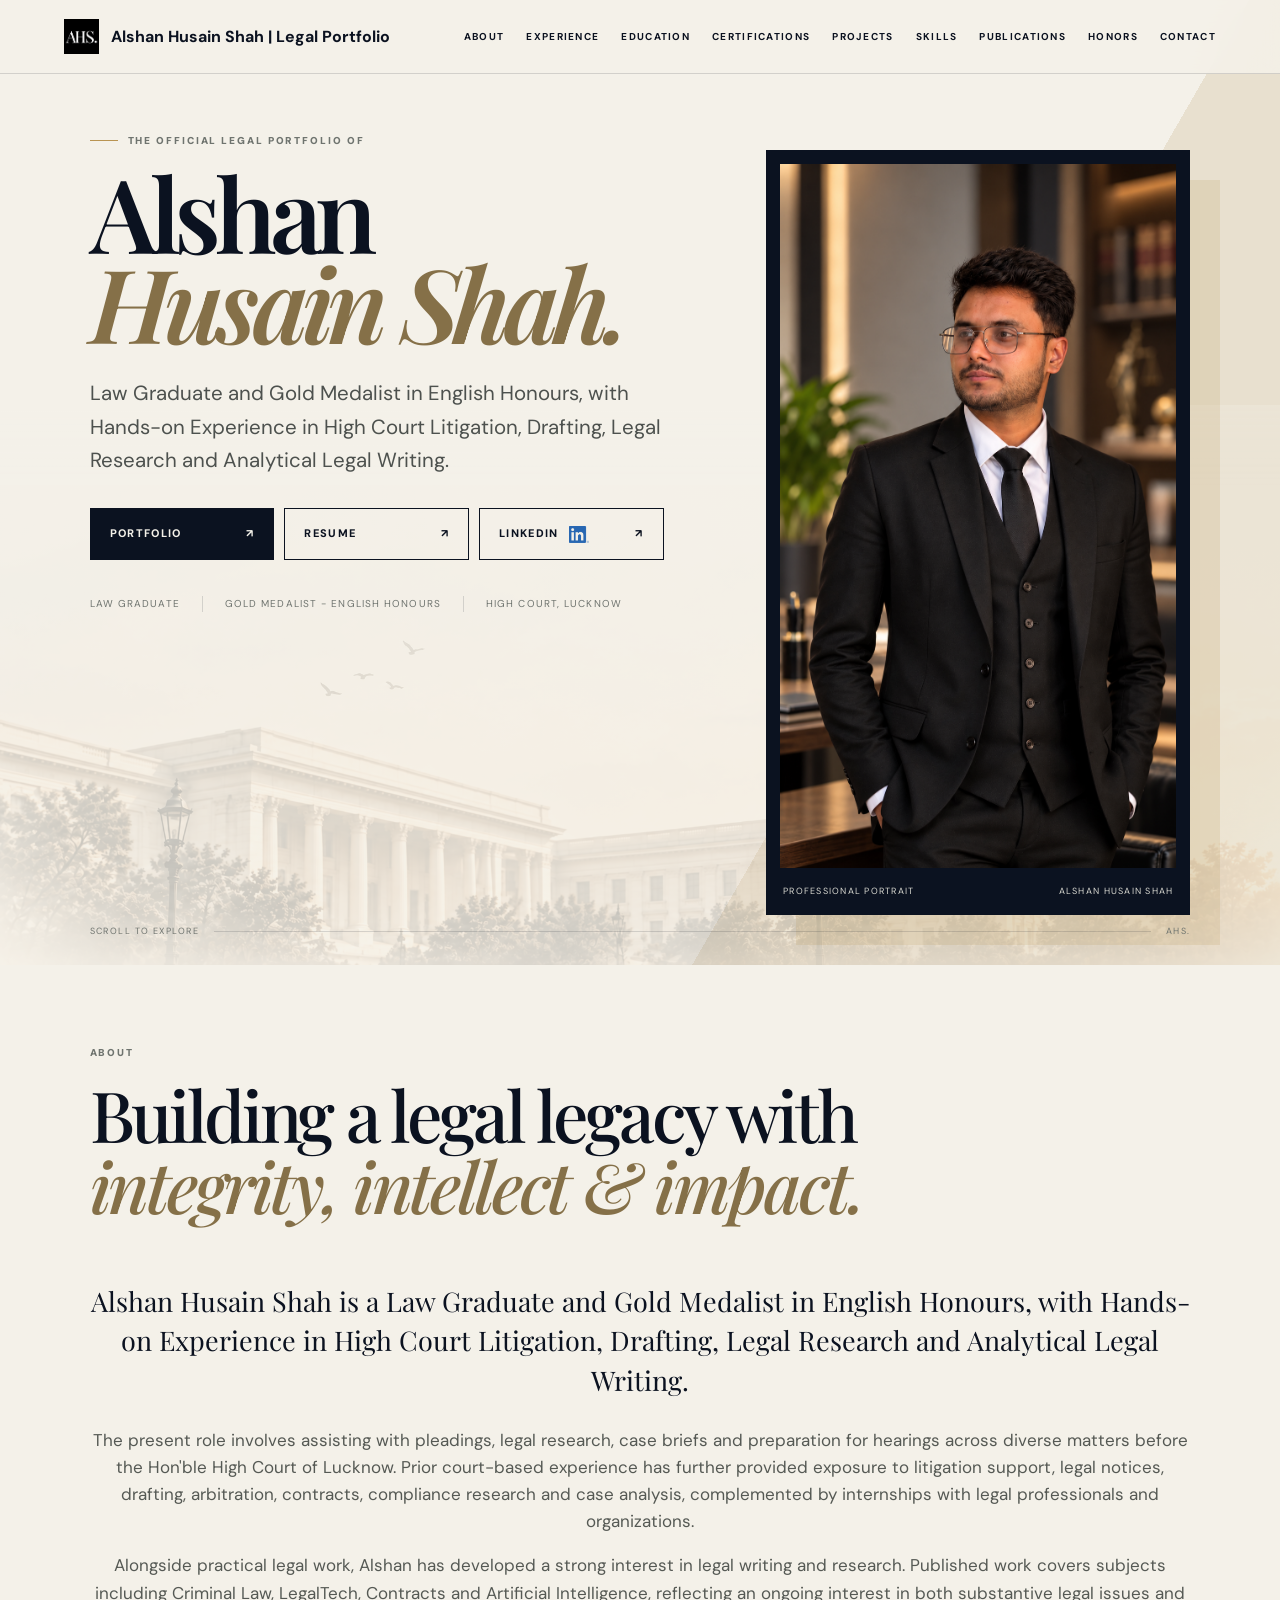
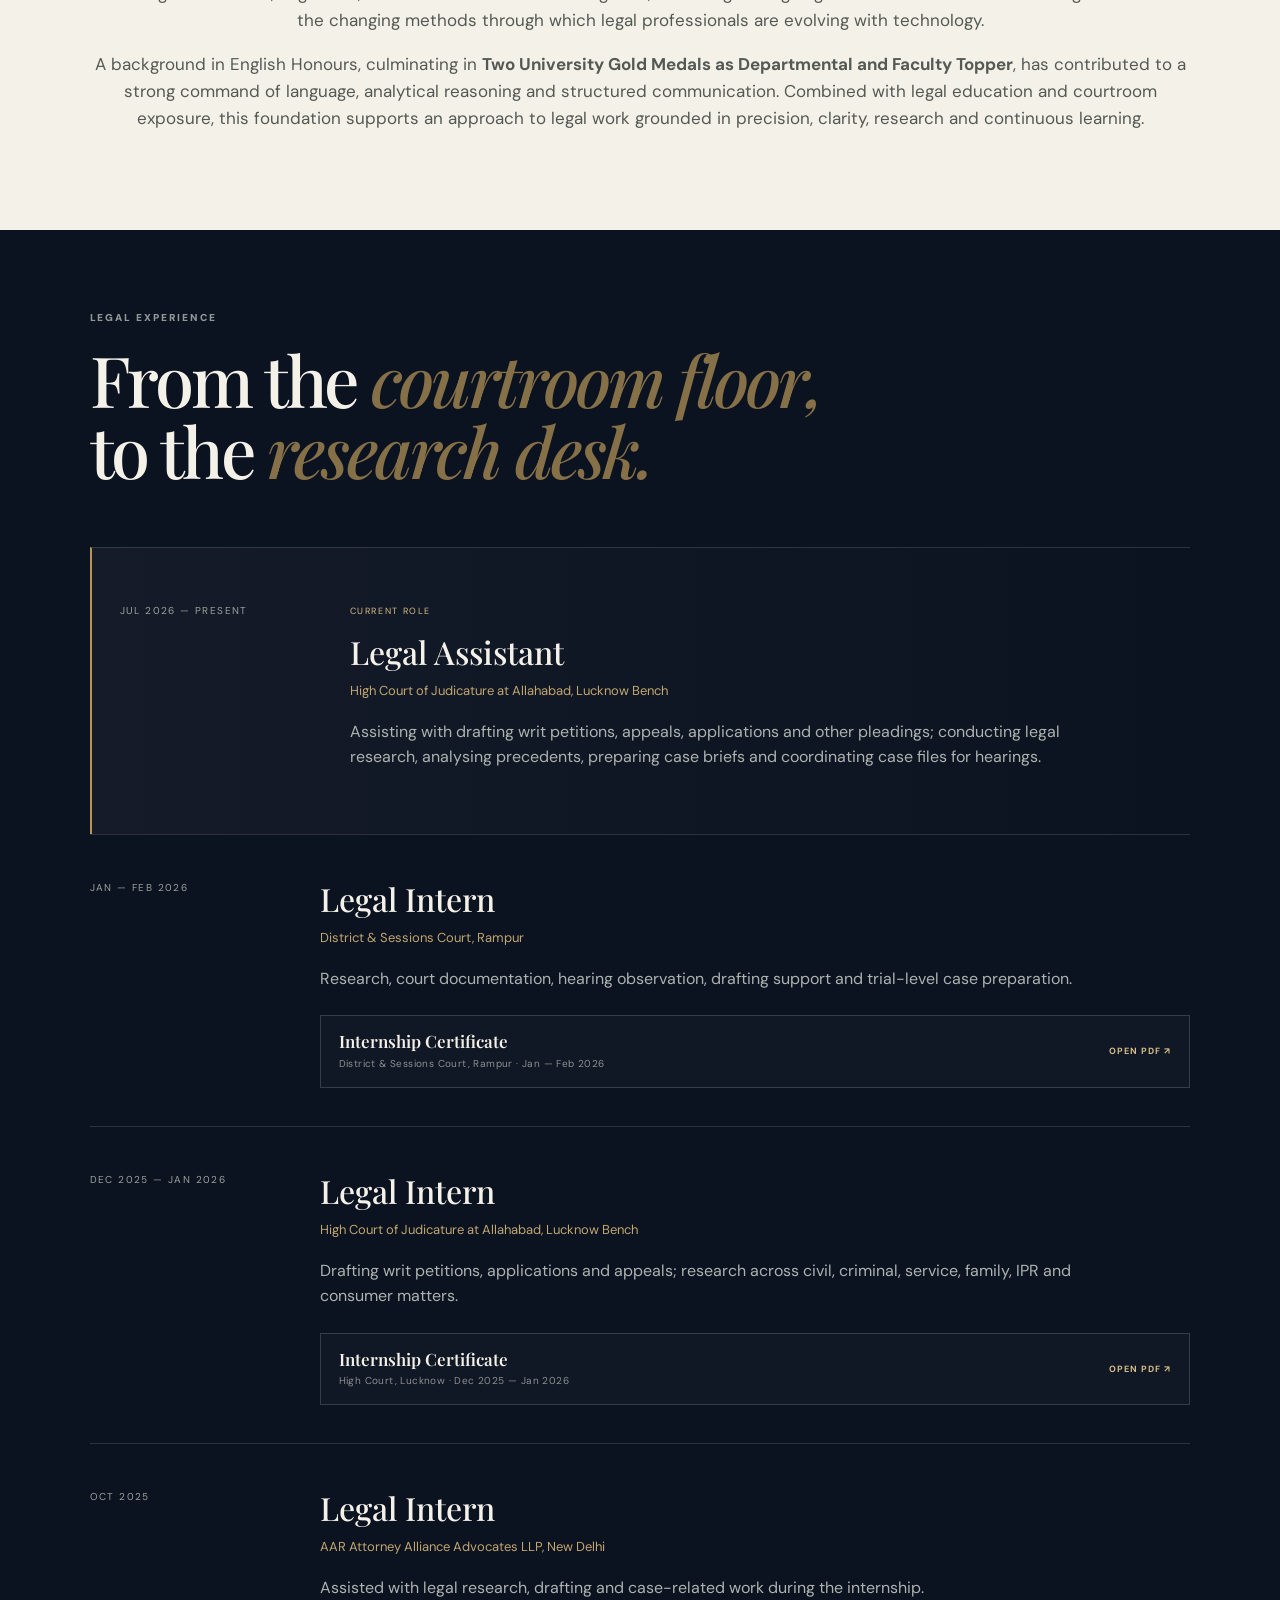
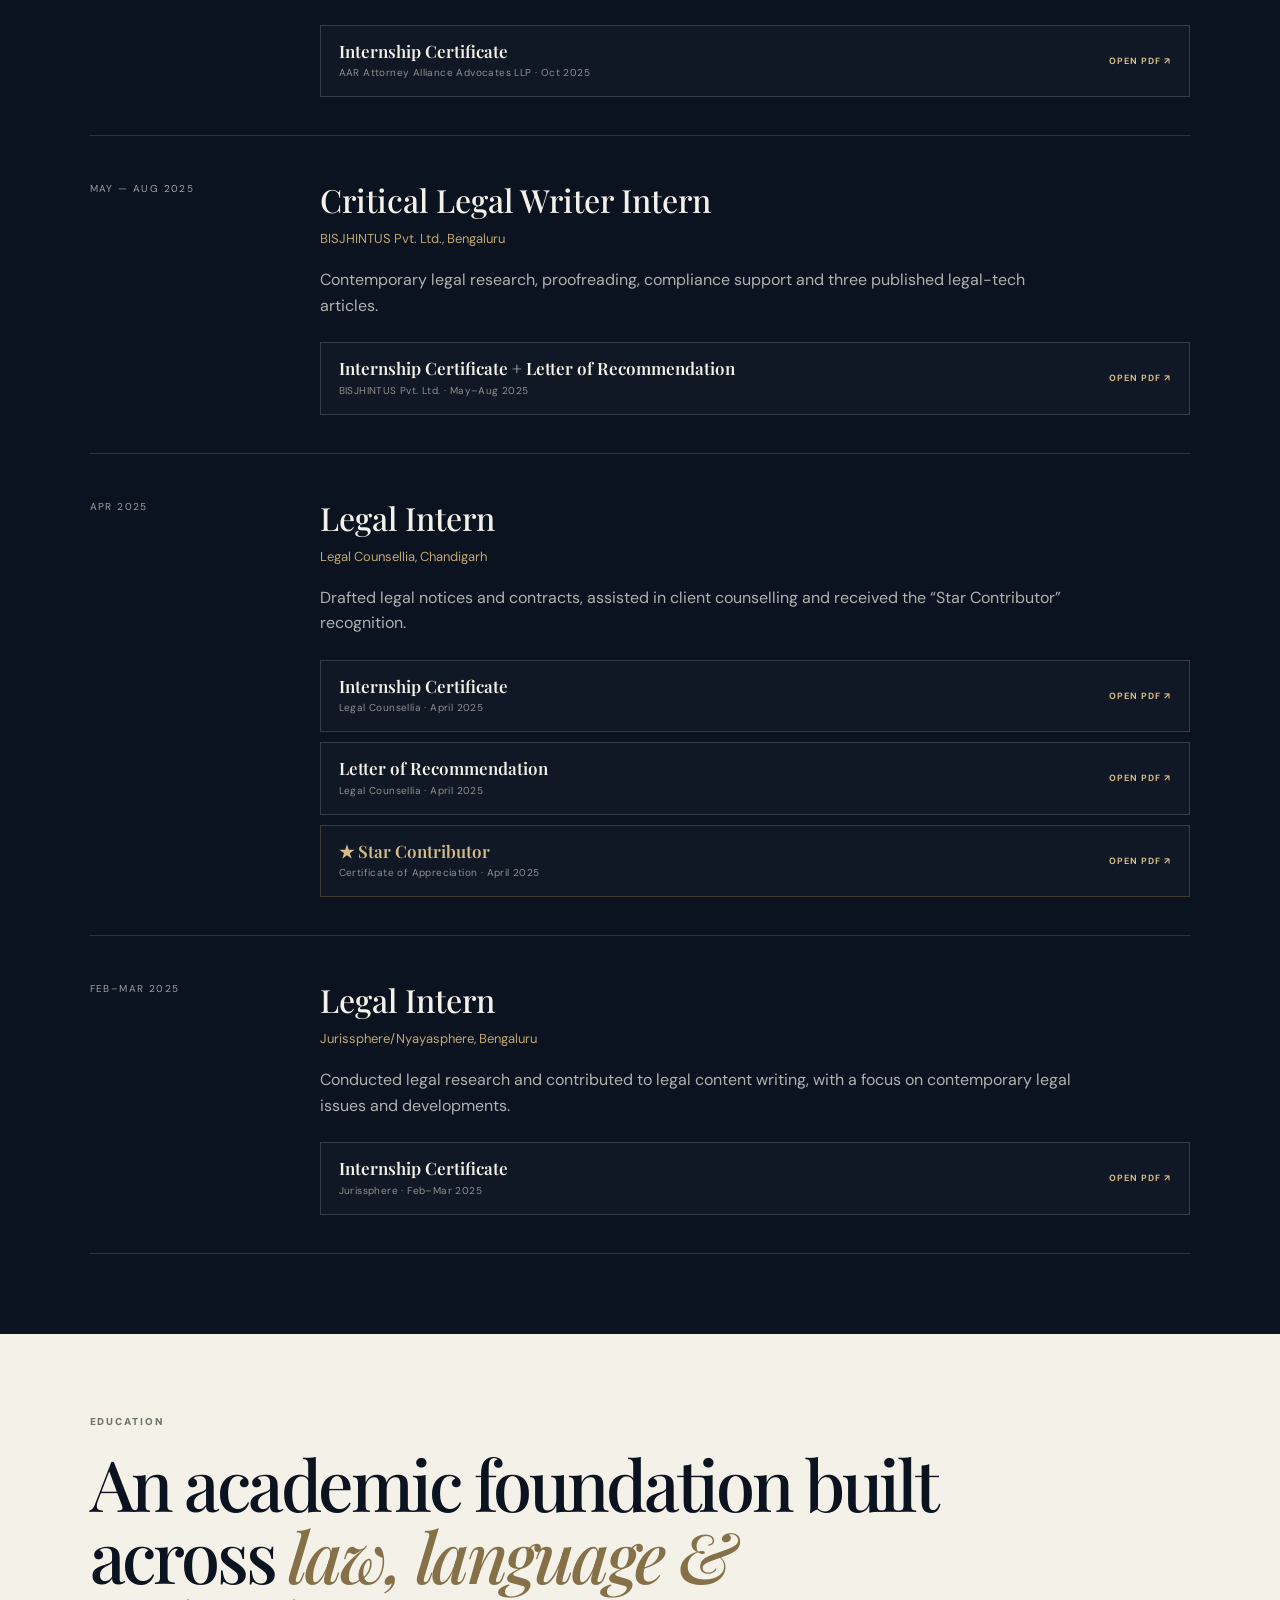
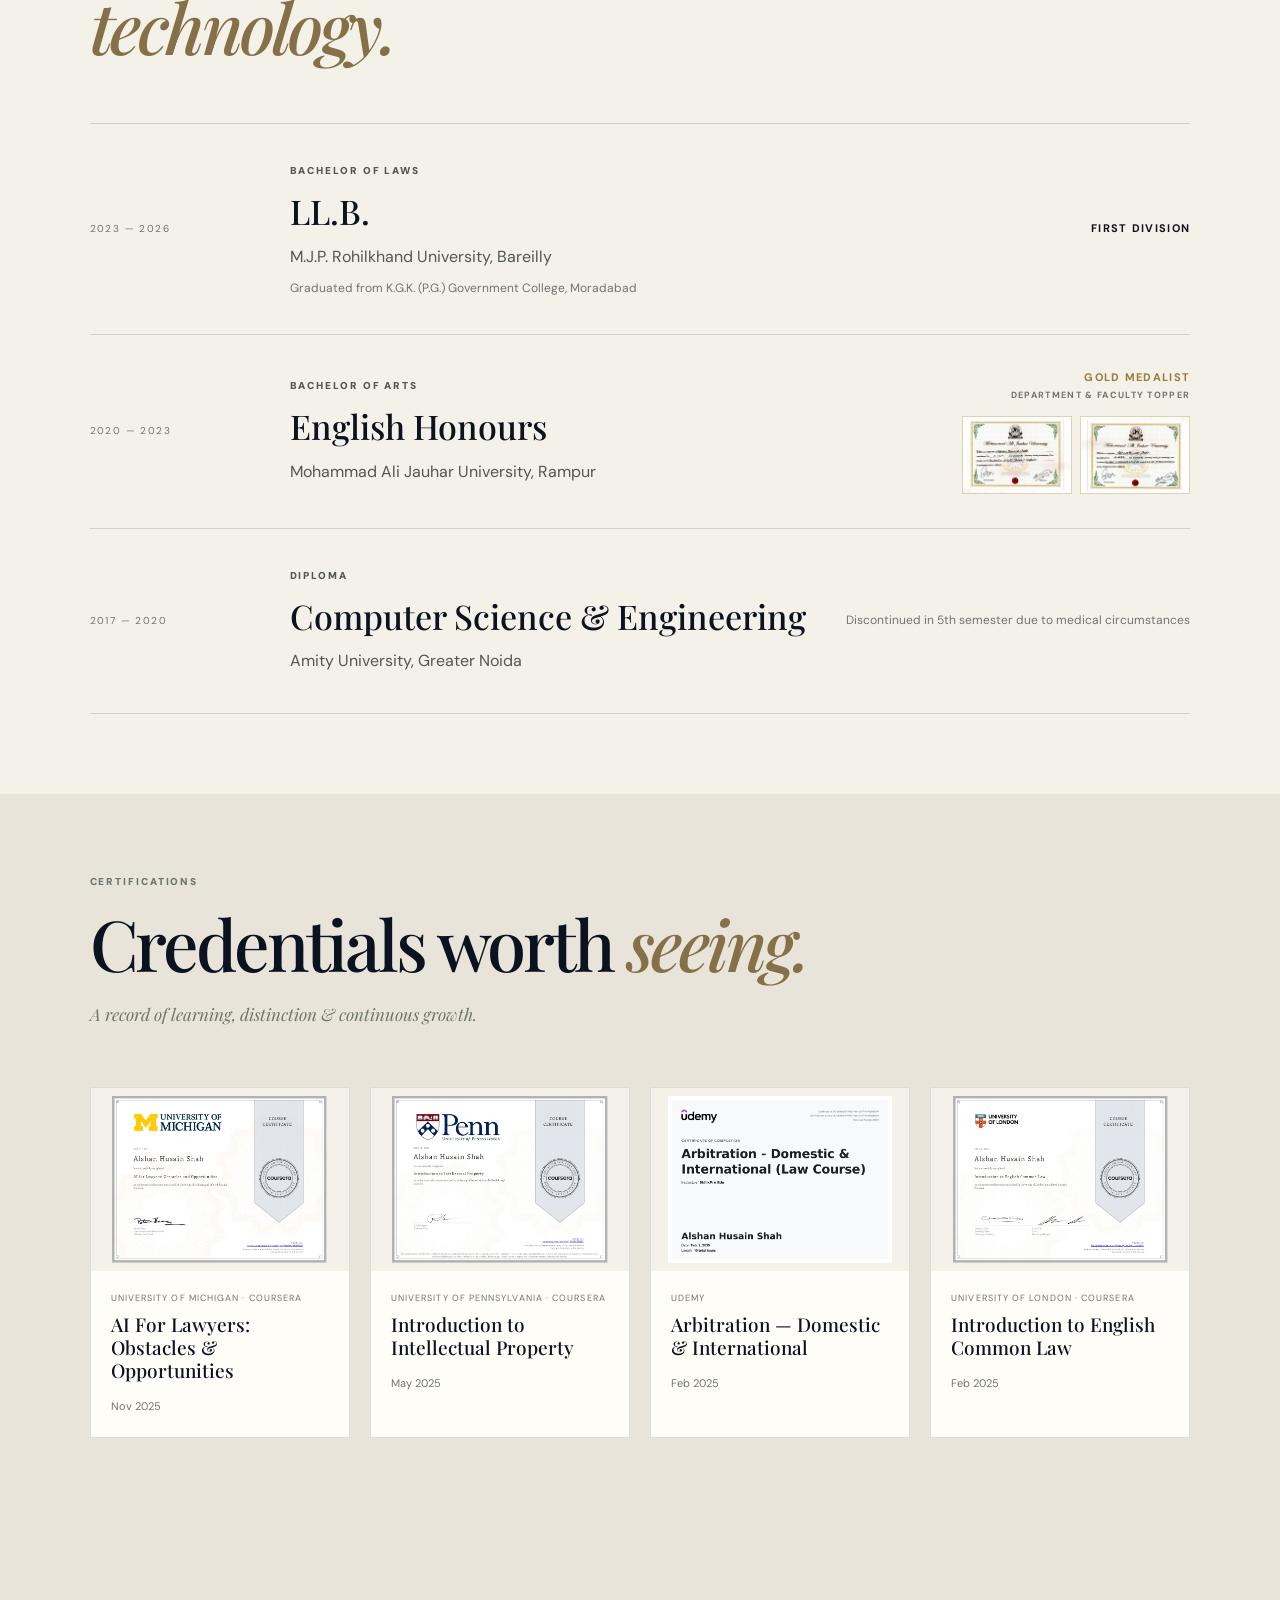
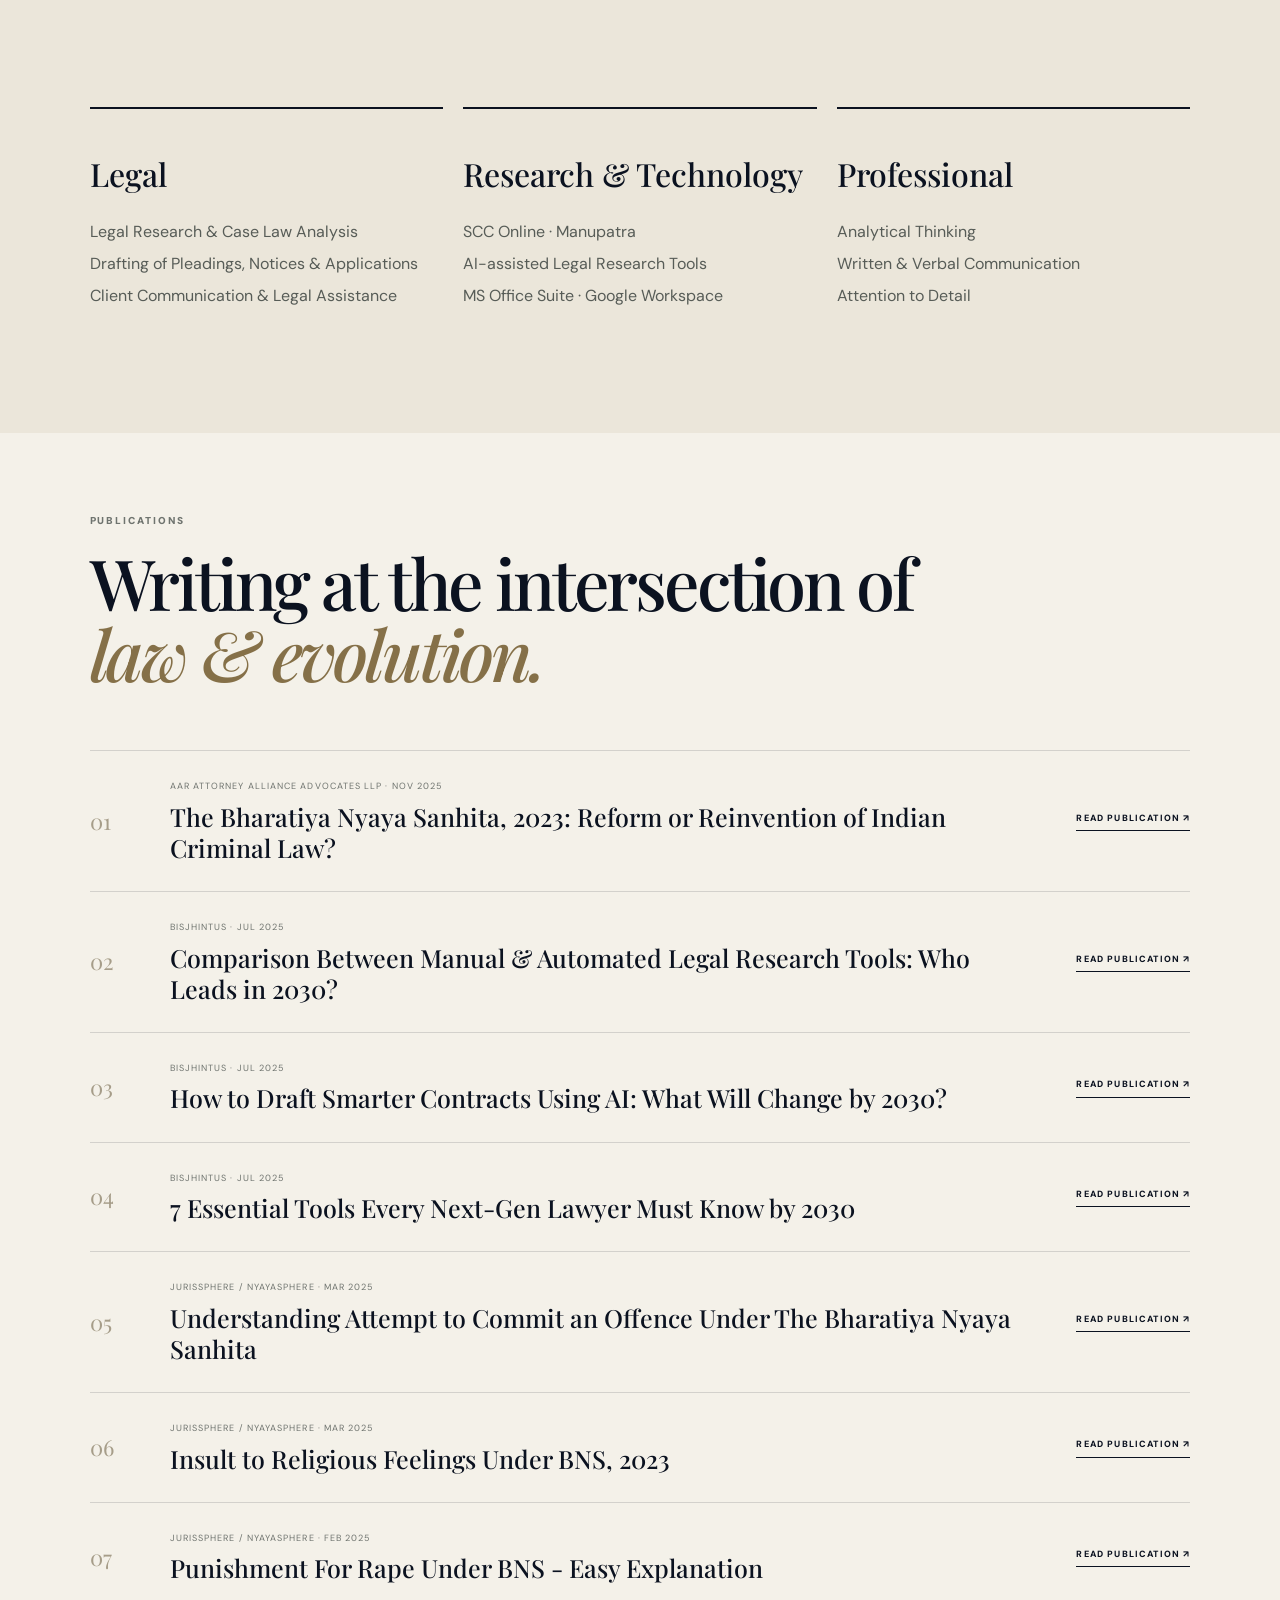
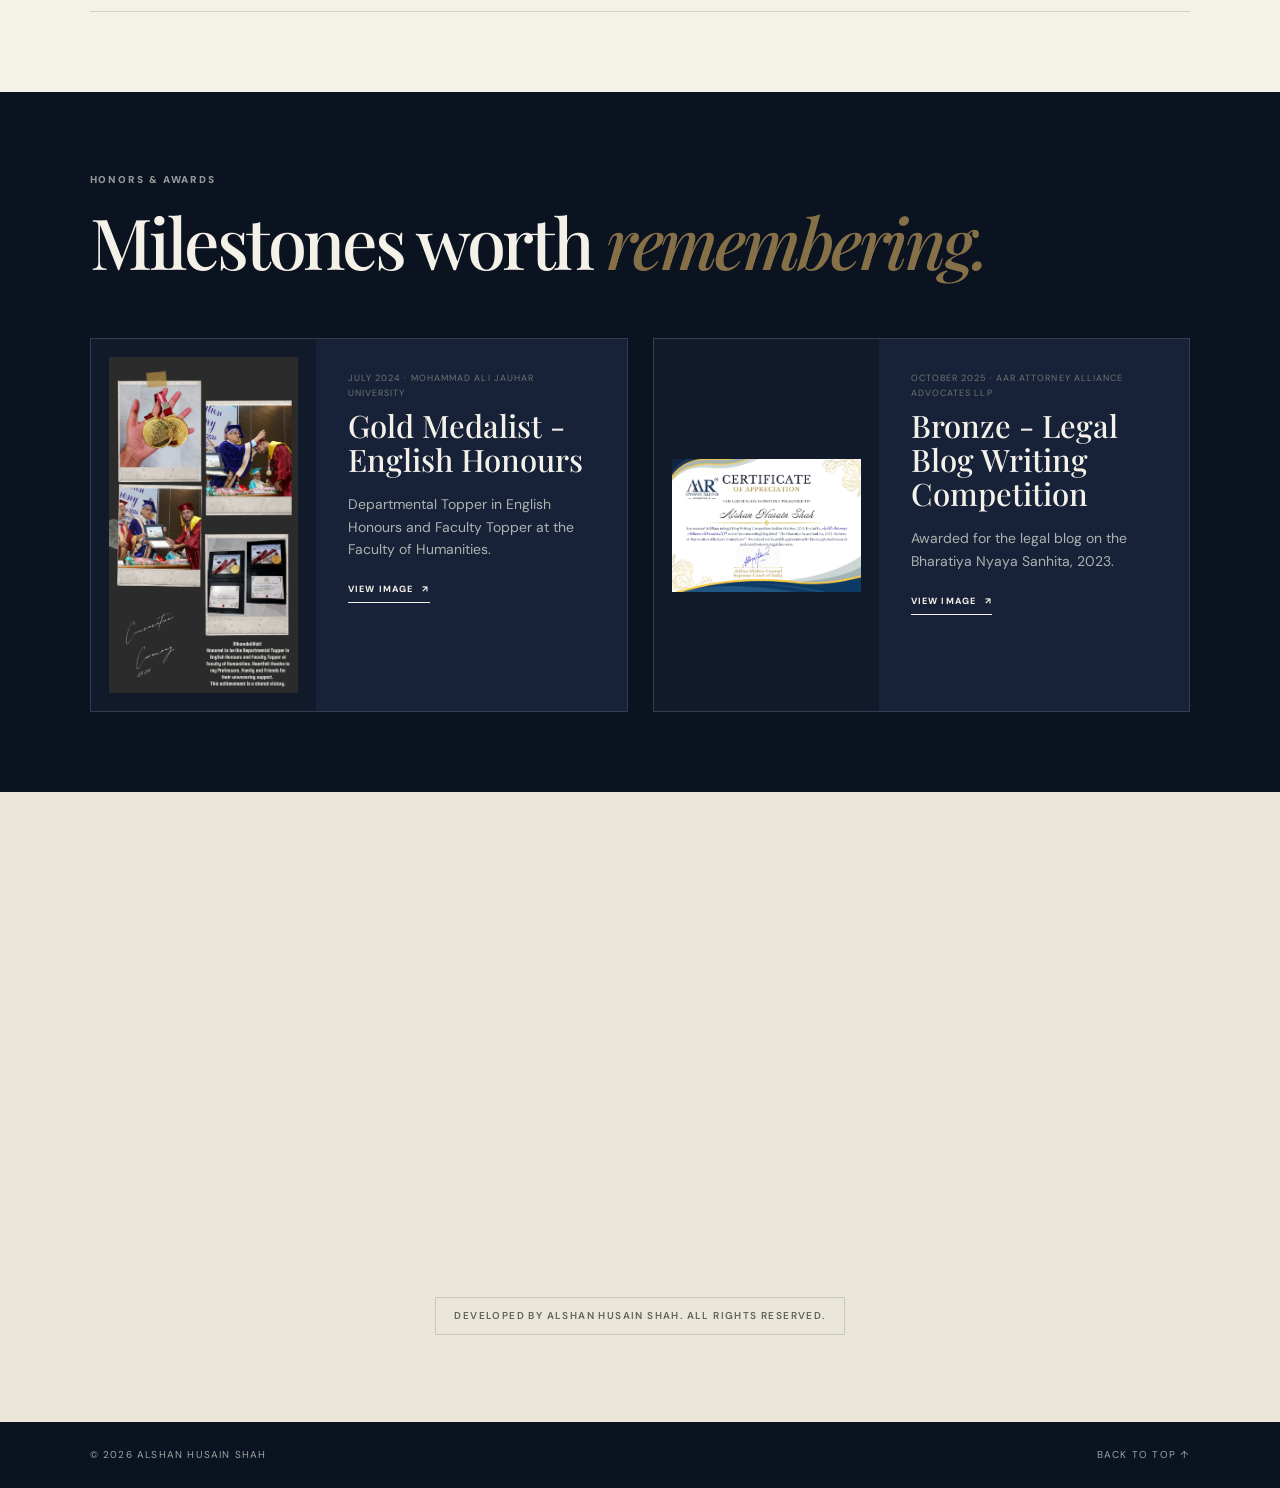
==== index.html @ 79d6df14 "Initial website upload" ====
<!doctype html><html lang="en"><head><meta charset="utf-8"><meta name="viewport" content="width=device-width,initial-scale=1"><link rel="icon" type="image/png" href="favicon.png"><meta name="description" content="Official legal portfolio of Alshan Husain Shah, showcasing legal experience, research, drafting, publications, projects, education and professional achievements."><meta name="author" content="Alshan Husain Shah"><meta property="og:type" content="profile">
<meta property="og:title" content="Alshan Husain Shah | Legal Portfolio">
<meta property="og:description" content="Official legal portfolio of Alshan Husain Shah, showcasing legal experience, research, drafting, publications, projects, education and professional achievements.">
<meta property="og:site_name" content="Alshan Husain Shah | Legal Portfolio"><meta name="theme-color" content="#0b1220"><title>Alshan Husain Shah | Legal Portfolio</title><link rel="preconnect" href="https://fonts.googleapis.com"><link rel="preconnect" href="https://fonts.gstatic.com" crossorigin><link href="https://fonts.googleapis.com/css2?family=DM+Sans:wght@400;500;600;700&family=Playfair+Display:wght@500;600;700&display=swap" rel="stylesheet"><link rel="stylesheet" href="style.css"></head><body><div class="progress" id="progress"></div>
<header class="site-header"><a class="brand" href="#hero"><span class="brand-mark"><img src="favicon.png" alt="AHS."></span><span>Alshan Husain Shah | Legal Portfolio</span></a><button class="nav-toggle" id="navToggle" aria-expanded="false" aria-controls="siteNav" aria-label="Open navigation"><span></span><span></span></button><nav class="site-nav" id="siteNav"><a href="#about">About</a><a href="#experience">Experience</a><a href="#education">Education</a><a href="#certifications">Certifications</a><a href="#projects">Projects</a><a href="#skills">Skills</a><a href="#publications">Publications</a><a href="#honors">Honors</a><a href="#contact">Contact</a></nav></header>
<main>
<section class="hero" id="hero"><div class="hero-grid"><div class="hero-copy reveal"><p class="eyebrow"><span></span>The Official Legal Portfolio of</p><h1>Alshan<br><em>Husain Shah.</em></h1><p class="hero-lede">Law Graduate and Gold Medalist in English Honours, with Hands-on Experience in High Court Litigation, Drafting, Legal Research and Analytical Legal Writing.</p><div class="hero-actions"><a class="button button-dark" href="#about">Portfolio <span>↗</span></a><a class="button button-light" href="assets/Alshan_Husain_Shah_Resume.pdf" target="_blank" rel="noopener">Resume <span>↗</span></a><a class="button button-light linkedin-button"
   href="https://www.linkedin.com/in/alshanhs10"
   target="_blank"
   rel="noopener noreferrer"
   aria-label="View LinkedIn profile">

    <span class="linkedin-content">
        
        <span>LINKEDIN</span>
        <img src="assets/LI-In-Bug.png" class="linkedin-mark" alt="">
        
    </span>

    <span>↗</span>
</a></div><div class="hero-meta"><span>Law Graduate</span><span>Gold Medalist - English Honours</span><span>HIGH COURT, LUCKNOW</span></div></div><div class="hero-side reveal delay-1"><div class="portrait-card"
     data-modal-image="assets/potrait1.png"
     data-modal-title="Professional Portrait - Alshan Husain Shah"
     role="button"
     tabindex="0"
     aria-label="View professional portrait"><div class="portrait-placeholder"><img src="assets/potrait1.png" alt="Alshan Husain Shah — Professional Portrait">
</div><div class="portrait-caption"><span>Professional Portrait</span><span>Alshan Husain Shah</span></div></div></div></div><div class="hero-bottom"><span>Scroll to explore</span><span class="scroll-line"></span><span>AHS.</span></div></section>
<section class="section about" id="about"><div class="section-head reveal"><p class="eyebrow">About</p><h2>Building a legal legacy with <em>integrity, intellect & impact.</em></h2></div><div class="about-grid"><div class="about-copy reveal"><p style="text-align: center;" class="lead">
   Alshan Husain Shah is a Law Graduate and Gold Medalist in English Honours, with Hands-on Experience in High Court Litigation, Drafting, Legal Research and Analytical Legal Writing.
</p>

<p style="text-align: center;">
    The present role involves assisting with pleadings, legal research, case briefs and preparation for hearings across diverse matters before the Hon'ble High Court of Lucknow. Prior court-based experience has further provided exposure to litigation support, legal notices, drafting, arbitration, contracts, compliance research and case analysis, complemented by internships with legal professionals and organizations.
</p>

<p style="text-align: center;">
    Alongside practical legal work, Alshan has developed a strong interest in legal writing and research. Published work covers subjects including Criminal Law, LegalTech, Contracts and Artificial Intelligence, reflecting an ongoing interest in both substantive legal issues and the changing methods through which legal professionals are evolving with technology.
</p>

<p style="text-align: center;">
    A background in English Honours, culminating in <strong>Two University Gold Medals as Departmental and Faculty Topper</strong>, has contributed to a strong command of language, analytical reasoning and structured communication. Combined with legal education and courtroom exposure, this foundation supports an approach to legal work grounded in precision, clarity, research and continuous learning.
</p></div></section>
<section class="section dark-section" id="experience"><div class="section-head reveal"><p class="eyebrow">Legal Experience</p><h2>
    From the <em>courtroom floor,</em><br>
    to the <em>research desk.</em>
</h2></div><div class="timeline">
<article class="timeline-item featured reveal"><div class="timeline-date">Jul 2026 — Present</div><div class="timeline-body"><p class="role-label">Current Role</p><h3>Legal Assistant</h3><p class="org">High Court of Judicature at Allahabad, Lucknow Bench</p><p>
    Assisting with drafting writ petitions, appeals, applications and other pleadings; conducting legal research, analysing precedents, preparing case briefs and coordinating case files for hearings.
</p></div></article>
<article class="timeline-item reveal">
    <div class="timeline-date">Jan — Feb 2026</div>

    <div class="timeline-body">
        <h3>Legal Intern</h3>

        <p class="org">District &amp; Sessions Court, Rampur</p>

        <p>
            Research, court documentation, hearing observation, drafting support and trial-level case preparation.
        </p>

        <div class="experience-documents">

            <a class="experience-document"
               href="assets/experience/asif-khan-dsc-internship-certificate.pdf"
               target="_blank"
               rel="noopener">

                <div>
                    <strong>Internship Certificate</strong>
                    <small>District &amp; Sessions Court, Rampur · Jan — Feb 2026</small>
                </div>

                <span class="experience-document-link">OPEN PDF ↗</span>

            </a>

        </div>
    </div>
</article>
<article class="timeline-item reveal">
    <div class="timeline-date">Dec 2025 — Jan 2026</div>

    <div class="timeline-body">
        <h3>Legal Intern</h3>

        <p class="org">
            High Court of Judicature at Allahabad, Lucknow Bench
        </p>

        <p>
            Drafting writ petitions, applications and appeals; research across civil,
            criminal, service, family, IPR and consumer matters.
        </p>

        <div class="experience-documents">

            <a class="experience-document"
               href="assets/experience/faiz-ali-khan-hc-internship-certificate.pdf"
               target="_blank"
               rel="noopener">

                <div>
                    <strong>Internship Certificate</strong>
                    <small>High Court, Lucknow · Dec 2025 — Jan 2026</small>
                </div>

                <span class="experience-document-link">OPEN PDF ↗</span>

            </a>

        </div>
    </div>
</article>
<article class="timeline-item reveal">
    <div class="timeline-date">Oct 2025</div>

    <div class="timeline-body">
        <h3>Legal Intern</h3>

        <p class="org">AAR Attorney Alliance Advocates LLP, New Delhi</p>

        <p>
            Assisted with legal research, drafting and case-related work
            during the internship.
        </p>

        <div class="experience-documents">

            <a
                class="experience-document"
                href="assets/experience/aar-internship-certificate.pdf"
                target="_blank"
                rel="noopener"
            >
                <div>
                    <strong>Internship Certificate</strong>
                    <small>AAR Attorney Alliance Advocates LLP · Oct 2025</small>
                </div>
                <span>OPEN PDF ↗</span>
            </a>

        </div>
    </div>
</article>
<article class="timeline-item reveal">
    <div class="timeline-date">May — Aug 2025</div>

    <div class="timeline-body">
        <h3>Critical Legal Writer Intern</h3>

        <p class="org">BISJHINTUS Pvt. Ltd., Bengaluru</p>

        <p>
            Contemporary legal research, proofreading, compliance support and
            three published legal-tech articles.
        </p>

        <div class="experience-documents">

            <a
                class="experience-document"
                href="assets/experience/bisjhintus-certificate-lor.pdf"
                target="_blank"
                rel="noopener"
            >
                <div>
                    <strong>Internship Certificate + Letter of Recommendation</strong>
                    <small>BISJHINTUS Pvt. Ltd. · May–Aug 2025</small>
                </div>
                <span>OPEN PDF ↗</span>
            </a>

        </div>
    </div>
</article>
<article class="timeline-item reveal">
    <div class="timeline-date">Apr 2025</div>

    <div class="timeline-body">
        <h3>Legal Intern</h3>

        <p class="org">Legal Counsellia, Chandigarh</p>

        <p>
            Drafted legal notices and contracts, assisted in client counselling
            and received the “Star Contributor” recognition.
        </p>

        <div class="experience-documents">

            <a
                class="experience-document"
                href="assets/experience/legal-counsellia-internship-certificate.pdf"
                target="_blank"
                rel="noopener"
            >
                <div>
                    <strong>Internship Certificate</strong>
                    <small>Legal Counsellia · April 2025</small>
                </div>
                <span>OPEN PDF ↗</span>
            </a>

            <a
                class="experience-document"
                href="assets/experience/legal-counsellia-lor.pdf"
                target="_blank"
                rel="noopener"
            >
                <div>
                    <strong>Letter of Recommendation</strong>
                    <small>Legal Counsellia · April 2025</small>
                </div>
                <span>OPEN PDF ↗</span>
            </a>

            <a
                class="experience-document experience-recognition"
                href="assets/experience/legal-counsellia-star-contributor.pdf"
                target="_blank"
                rel="noopener"
            >
                <div>
                    <strong>★ Star Contributor</strong>
                    <small>Certificate of Appreciation · April 2025</small>
                </div>
                <span>OPEN PDF ↗</span>
            </a>

        </div>
    </div>
</article>
<article class="timeline-item reveal">
    <div class="timeline-date">Feb–Mar 2025</div>

    <div class="timeline-body">
        <h3>Legal Intern</h3>

        <p class="org">Jurissphere/Nyayasphere, Bengaluru</p>

        <p>
            Conducted legal research and contributed to legal content writing,
            with a focus on contemporary legal issues and developments.
        </p>

        <div class="experience-documents">

            <a
                class="experience-document"
                href="assets/experience/jurissphere-internship-certificate.pdf"
                target="_blank"
                rel="noopener"
            >
                <div>
                    <strong>Internship Certificate</strong>
                    <small>Jurissphere · Feb–Mar 2025</small>
                </div>
                <span>OPEN PDF ↗</span>
            </a>

        </div>
    </div>
</article></div></section>
<section class="section education" id="education"><div class="section-head reveal"><p class="eyebrow">Education</p><h2>An academic foundation built across <em>law, language & technology.</em></h2></div><div class="education-list"><article class="education-card featured reveal"><div class="edu-year">2023 — 2026</div><div><p class="eyebrow">Bachelor of Laws</p><h3>LL.B.</h3><p>M.J.P. Rohilkhand University, Bareilly</p><span>Graduated from K.G.K. (P.G.) Government College, Moradabad</span></div><strong>First Division</strong></article><article class="education-card reveal">
    <div class="edu-year">2020 — 2023</div>

    <div>
        <p class="eyebrow">Bachelor of Arts</p>
        <h3>English Honours</h3>
        <p>Mohammad Ali Jauhar University, Rampur</p>
    </div>

    <div class="edu-achievement">

        <strong class="gold">
            Gold Medalist<br>
            <small>Department & Faculty Topper</small>
        </strong>

        <div class="education-proofs">

            <button
                class="education-proof"
                type="button"
                data-modal-image="assets/education/gold-medal-english-honours.jpg"
                data-modal-title="University Medal — First Position in B.A. (Hons.) English"
                aria-label="View English Honours Gold Medal certificate"
            >
                <img
                    src="assets/education/gold-medal-english-honours.jpg"
                    alt="University Medal certificate for first position in B.A. (Hons.) English"
                >
            </button>

            <button
                class="education-proof"
                type="button"
                data-modal-image="assets/education/gold-medal-faculty-humanities.jpg"
                data-modal-title="University Medal — Faculty of Humanities Topper"
                aria-label="View Faculty of Humanities Gold Medal certificate"
            >
                <img
                    src="assets/education/gold-medal-faculty-humanities.jpg"
                    alt="University Medal certificate for first position at the Faculty of Humanities"
                >
            </button>

        </div>

    </div>
</article><article class="education-card reveal"><div class="edu-year">2017 — 2020</div><div><p class="eyebrow">Diploma</p><h3>Computer Science & Engineering</h3><p>Amity University, Greater Noida</p></div><span>Discontinued in 5th semester due to medical circumstances</span></article></div></section>
<section class="section credentials" id="certifications"><div class="section-head reveal"><p class="eyebrow">Certifications</p><h2>Credentials worth <em>seeing.</em></h2><p class="section-note certification-note">A record of learning, distinction & continuous growth.</p></div><div class="certificate-grid">
<div class="certificate-card reveal" data-modal-image="assets/certificates/ai-for-lawyers.jpg" data-modal-title="AI For Lawyers: Obstacles & Opportunities"><div class="certificate-media">
    <img src="assets/certificates/ai-for-lawyers.jpg" alt="AI For Lawyers: Obstacles & Opportunities certificate">
</div><div class="certificate-info"><p>University of Michigan · Coursera</p><h3>AI For Lawyers: Obstacles & Opportunities</h3><span>Nov 2025</span></div></div>
<div class="certificate-card reveal" data-modal-image="assets/certificates/introduction-to-ip.jpg" data-modal-title="Introduction to Intellectual Property"><div class="certificate-media">
    <img src="assets/certificates/introduction-to-ip.jpg" alt="Introduction To Intellectual Property certificate">
</div><div class="certificate-info"><p>University of Pennsylvania · Coursera</p><h3>Introduction to Intellectual Property</h3><span>May 2025</span></div></div>
<div class="certificate-card reveal" data-modal-image="assets/certificates/arbitration.jpg" data-modal-title="Arbitration — Domestic & International"><div class="certificate-media">
    <img src="assets/certificates/arbitration.jpg" alt="Arbitration — Domestic & International certificate">
</div><div class="certificate-info"><p>Udemy</p><h3>Arbitration — Domestic & International</h3><span>Feb 2025</span></div></div>
<div class="certificate-card reveal" data-modal-image="assets/certificates/common-law.jpg" data-modal-title="Introduction to English Common Law"><div class="certificate-media">
    <img src="assets/certificates/common-law.jpg" alt="Introduction to English Common Law certificate">
</div><div class="certificate-info"><p>University of London · Coursera</p><h3>Introduction to English Common Law</h3><span>Feb 2025</span></div></div>
<div class="certificate-card reveal" data-modal-image="assets/certificates/legal-drafting.jpg" data-modal-title="Legal Draftings | Pleadings, Affidavits, Applications, etc."><div class="certificate-media">
    <img src="assets/certificates/legal-drafting.jpg"
         alt="Legal Draftings | Pleadings, Affidavits, Applications, etc. certificate">
</div><div class="certificate-info"><p>Udemy</p><h3>Legal Draftings | Pleadings, Affidavits, Applications, etc.</h3><span>Jan 2025</span></div></div>
<div class="certificate-card reveal" data-modal-image="assets/certificates/constitution.jpg" data-modal-title="On-Line Course on Indian Constitution"><div class="certificate-media">
    <img src="assets/certificates/constitution.jpg"
         alt="On-Line Course on Indian Constitution certificate">
</div><div class="certificate-info"><p>NALSAR University of Law, Hyderabad</p><h3>On-Line Course on Indian Constitution</h3><span>Jan 2025</span></div></div>
<div class="certificate-card reveal" data-modal-image="assets/certificates/legal-research.jpg" data-modal-title="Understanding Legal Research: A Step-by-Step Approach"><div class="certificate-media">
    <img src="assets/certificates/legal-research.jpg"
         alt="Understanding Legal Research: Step-by-Step Approach certificate">
</div><div class="certificate-info"><p>Manupatra</p><h3>Understanding Legal Research: A Step-by-Step Approach</h3><span>Jan 2025</span></div></div>
<div class="certificate-card reveal" data-modal-image="assets/certificates/mclr.jpg" data-modal-title="MCLR — Online Legal Research"><div class="certificate-media">
    <img src="assets/certificates/mclr.jpg"
         alt="MCLR — Online Legal Research certificate">
</div><div class="certificate-info"><p>Manupatra</p><h3>MCLR — Online Legal Research</h3><span>Dec 2024</span></div></div></div></section>
<section class="section projects dark-section" id="projects"><div class="section-head reveal"><p class="eyebrow">Projects</p><h2>Selected work, presented as <em>evidence.</em></h2></div><div class="project-grid">
<article class="project-card project-feature reveal">

    <div class="project-feature-header">
        <div>
            <p class="eyebrow">Moot Court</p>
            <h3>Criminal Trial <em>Simulation.</em></h3>
            <p class="project-meta">Feb — May 2026 · K.G.K. (P.G.) College, Moradabad · LL.B. VI Semester</p>
        </div>

        <span class="project-status">Completed</span>
    </div>

    <div class="project-feature-body">

        <div class="project-description">
            <p style="text-align: center;">
                Served as <strong>Team Leader & Lead Prosecution Counsel</strong>,
                supervising a 15-member team (Group-A) and executing
                courtroom examinations, submissions and final arguments. 
            </p>

            <p style="text-align: center;">
                A simulated criminal trial conducted as a practical
                courtroom exercise based on
                State of U.P. v. Commander Deepak Mishra,
                inspired by the landmark <strong> K.M. Nanavati Case, 1961. </strong> 
            </p>

            <div class="project-role">
                <span>MY ROLE</span>
                <strong>Team Leader · Lead Prosecution Counsel</strong>
            </div>
        </div>

        <div class="project-feature-image">

    <button
        class="project-gallery-item"
        type="button"
        data-modal-image="assets/projects/moot-court-certificate.jpg"
        data-modal-title="Moot Court — Certificate of Participation"
        aria-label="View Moot Court certificate">

        <img
            src="assets/projects/moot-court-certificate.jpg"
            alt="Moot Court Certificate of Participation"
        >

        <span>MOOT COURT CERTIFICATE</span>

    </button>

</div>

    </div>

    <div class="project-gallery">

        <div class="project-gallery-heading">
            <span>MOOT COURT GALLERY</span>
            <span> </span>
        </div>

        <div class="project-gallery-grid">

    <button
        class="project-gallery-item"
        type="button"
        data-modal-image="assets/projects/moot-court-collage.jpg"
        data-modal-title="Criminal Trial Simulation — Moot Court Collage"
        aria-label="View Moot Court collage">

        <img
            src="assets/projects/moot-court-collage.jpg"
            alt="Criminal Trial Simulation Moot Court collage"
        >

        <span>MOOT COURT COLLAGE</span>

    </button>


    <button
        class="project-gallery-item"
        type="button"
        data-modal-image="assets/projects/moot-court-courtroom.jpg"
        data-modal-title="Criminal Trial Simulation — Courtroom Photograph"
        aria-label="View courtroom photograph">

        <img
            src="assets/projects/moot-court-courtroom.jpg"
            alt="Alshan Husain Shah participating in the Moot Court courtroom exercise"
        >

        <span>COURTROOM PHOTOGRAPH</span>

    </button>

</div>

    </div>

    <div class="project-archive">

        <div class="project-archive-heading">
            <span>MOOT COURT ARCHIVE</span>
            <span></span>
        </div>

        <div class="project-archive-grid">

            <a
                class="project-document"
                href="assets/projects/moot-court-script.pdf"
                target="_blank"
                rel="noopener"
            >
                <div>
                    <span class="document-number"></span>
                    <strong>Moot Court Script</strong>
                    <small>
                        Complete Moot Court Script | Authored by Alshan Husain Shah
                    </small>
                </div>

                <span class="document-action">OPEN PDF ↗</span>
            </a>

            

        </div>

    </div>

</article>
<article class="project-card project-research reveal">

    <div class="project-number">02</div>

    <div class="project-content">

        <p class="eyebrow">Legal Research</p>

        <h3>Selected<br><em>Research.</em></h3>

        <p>
            A curated selection of legal research papers and analytical work
            authored by Alshan Husain Shah.
        </p>

        <div class="research-archive">

            <a
                class="project-document"
                href="assets/projects/maritime-law-research.pdf"
                target="_blank"
                rel="noopener noreferrer"
            >
                <div>
                    <strong>The Influence of International Maritime Law on India's Coastal Security Policies</strong>
                    <small>International Maritime Law · Coastal Security</small>
                </div>

                <span class="document-action">OPEN PDF ↗</span>
            </a>


            <a
                class="project-document"
                href="assets/projects/ai-arbitration-research.pdf"
                target="_blank"
                rel="noopener noreferrer"
            >
                <div>
                    <strong>Can AI-Powered Arbitration Replace Human Arbitrators?</strong>
                    <small>Arbitration · Legal Technology</small>
                </div>

                <span class="document-action">OPEN PDF ↗</span>
            </a>


            <a
                class="project-document"
                href="assets/projects/pocso-bail-analysis.pdf"
                target="_blank"
                rel="noopener noreferrer"
            >
                <div>
                    <strong>Grant of Bail Under the POCSO Act, 2012: A Judicial Analysis</strong>
                    <small>Criminal Law · Bail Jurisprudence</small>
                </div>

                <span class="document-action">OPEN PDF ↗</span>
            </a>


            <a
                class="project-document"
                href="assets/projects/rti-insurance-research.pdf"
                target="_blank"
                rel="noopener noreferrer"
            >
                <div>
                    <strong>Insurer's Liability under Return to Invoice (RTI) Add-On Cover</strong>
                    <small>Insurance Law · Consumer Protection</small>
                </div>

                <span class="document-action">OPEN PDF ↗</span>
            </a>

        </div>

    </div>

</article>
<article class="project-card project-drafting reveal">

    <div class="project-number">03</div>

    <div class="project-content">

        <p class="eyebrow">Legal Drafting</p>

        <h3>Selected<br><em>Drafting.</em></h3>

        <p>
            A curated selection of legal drafting samples written by Alshan Husain Shah.
        </p>

        <div class="drafting-archive">

            <a
                class="project-document"
                href="assets/projects/regular-bail-application.pdf"
                target="_blank"
                rel="noopener noreferrer"
            >
                <div>
                    <strong>Regular Bail Application</strong>
                    <small>Criminal Procedure · Bail Drafting</small>
                </div>

                <span class="document-action">OPEN PDF ↗</span>
            </a>


            <a
                class="project-document"
                href="assets/projects/writ-petition-article-226.pdf"
                target="_blank"
                rel="noopener noreferrer"
            >
                <div>
                    <strong>Writ Petition under Article 226</strong>
                    <small>Constitutional Law · Writ Practice</small>
                </div>

                <span class="document-action">OPEN PDF ↗</span>
            </a>


            <a
                class="project-document"
                href="assets/projects/divorce-petition-hma.pdf"
                target="_blank"
                rel="noopener noreferrer"
            >
                <div>
                    <strong>Divorce Petition under Section 13(1)(ia), HMA</strong>
                    <small>Family Law · Pleading</small>
                </div>

                <span class="document-action">OPEN PDF ↗</span>
            </a>


            <a
                class="project-document"
                href="assets/projects/trademark-examination-reply.pdf"
                target="_blank"
                rel="noopener noreferrer"
            >
                <div>
                    <strong>Reply to Trademark Examination Report</strong>
                    <small>Intellectual Property Law · Trademark Practice</small>
                </div>

                <span class="document-action">OPEN PDF ↗</span>
            </a>

        </div>

    </div>

</article></div></section>
<section class="section skills" id="skills"><div class="section-head reveal"><p class="eyebrow">Skills</p><h2>Capabilities, not <em>percentages.</em></h2></div><div class="skills-grid"><div class="skill-group reveal"><span></span><h3>Legal</h3><p>Legal Research & Case Law Analysis<br>Drafting of Pleadings, Notices & Applications<br>Client Communication & Legal Assistance</p></div><div class="skill-group reveal"><span></span><h3>Research & Technology</h3><p>SCC Online · Manupatra<br>AI-assisted Legal Research Tools<br>MS Office Suite · Google Workspace</p></div><div class="skill-group reveal"><span></span><h3>Professional</h3><p>Analytical Thinking<br>Written & Verbal Communication<br>Attention to Detail</p></div></div></section>
<section class="section publications" id="publications"><div class="section-head reveal"><p class="eyebrow">Publications</p><h2>Writing at the intersection of <em>law & evolution.</em></h2></div><div class="publication-list">
<article class="publication reveal"><span>01</span><div><p>AAR Attorney Alliance Advocates LLP · Nov 2025</p><h3>The Bharatiya Nyaya Sanhita, 2023: Reform or Reinvention of Indian Criminal Law?</h3></div><a
    class="text-link"
    href="https://aarattorneyalliance.com/the-bharatiya-nyaya-sanhita-2023-reform-or-reinvention-of-indian-criminal-law"
    target="_blank"
    rel="noopener noreferrer"
>
    Read publication ↗
</a></article>
<article class="publication reveal"><span>02</span><div><p>BISJHINTUS · Jul 2025</p><h3>Comparison Between Manual & Automated Legal Research Tools: Who Leads in 2030?</h3></div><a
    class="text-link"
    href="https://bisjhintus.com/comparison-between-manual-and-automated-legal-research-tools-who-leads-in-2030"
    target="_blank"
    rel="noopener noreferrer"
>
    Read publication ↗
</a></article>
<article class="publication reveal"><span>03</span><div><p>BISJHINTUS · Jul 2025</p><h3>How to Draft Smarter Contracts Using AI: What Will Change by 2030?</h3></div><a
    class="text-link"
    href="https://bisjhintus.com/how-to-draft-smarter-contracts-using-ai-what-will-change-by-2030"
    target="_blank"
    rel="noopener noreferrer"
>
    Read publication ↗
</a></article>
<article class="publication reveal"><span>04</span><div><p>BISJHINTUS · Jul 2025</p><h3>7 Essential Tools Every Next-Gen Lawyer Must Know by 2030</h3></div><a
    class="text-link"
    href="https://bisjhintus.com/7-essential-tools-every-next-gen-lawyer-must-know-by-2030"
    target="_blank"
    rel="noopener noreferrer"
>
    Read publication ↗
</a></article>
<article class="publication reveal"><span>05</span><div><p>Jurissphere / Nyayasphere · Mar 2025</p><h3>Understanding Attempt to Commit an Offence Under The Bharatiya Nyaya Sanhita</h3></div><a
    class="text-link"
    href="https://nyayasphere.com/attempt-to-commit-an-offence-under-bnss/"
    target="_blank"
    rel="noopener noreferrer"
>
    Read publication ↗
</a></article>
<article class="publication reveal"><span>06</span><div><p>Jurissphere / Nyayasphere · Mar 2025</p><h3>Insult to Religious Feelings Under BNS, 2023</h3></div><a
    class="text-link"
    href="https://nyayasphere.com/insult-to-religious-feelings-under-bns-2023/"
    target="_blank"
    rel="noopener noreferrer"
>
    Read publication ↗
</a></article>
<article class="publication reveal"><span>07</span><div><p>Jurissphere / Nyayasphere · Feb 2025</p><h3>Punishment For Rape Under BNS - Easy Explanation</h3></div><a
    class="text-link"
    href="https://nyayasphere.com/punishment-for-rape-under-bns-easy-explanation/"
    target="_blank"
    rel="noopener noreferrer"
>
    Read publication ↗
</a></article></div></section>
<section class="section honors dark-section" id="honors"><div class="section-head reveal"><p class="eyebrow">Honors & Awards</p><h2>Milestones worth <em>remembering.</em></h2></div><div class="honors-grid"><article class="honor-card reveal" data-modal-image="assets/awards/gold-medal.jpg" data-modal-title="Gold Medalist — English Honours"><div class="honor-image">
    <img
        src="assets/awards/gold-medal.jpg"
        alt="Gold Medalist — English Honours award photographs"
    >
</div><div class="honor-copy"><p>July 2024 · Mohammad Ali Jauhar University</p><h3>Gold Medalist - English Honours</h3><p>Departmental Topper in English Honours and Faculty Topper at the Faculty of Humanities.</p><button class="text-link">View image <span>↗</span></button></div></article><article class="honor-card reveal" data-modal-image="assets/awards/legal-blog-bronze.jpg" data-modal-title="Bronze — Legal Blog Writing Competition"><div class="honor-image">
    <img
        src="assets/awards/legal-blog-bronze.jpg"
        alt="Certificate of Appreciation for third place in Legal Blog Writing Competition"
    >
</div><div class="honor-copy"><p>October 2025 · AAR Attorney Alliance Advocates LLP</p><h3>Bronze - Legal Blog Writing Competition</h3><p>Awarded for the legal blog on the Bharatiya Nyaya Sanhita, 2023.</p><button class="text-link">View image <span>↗</span></button></div></article></div></section>

<section class="section contact" id="contact"><div class="contact-inner reveal"><p class="eyebrow">Contact</p><h2>Let's connect.<br><em>Let's build.</em></h2><div class="contact-grid"><a href="mailto:alshanhs10@gmail.com"><span>Email</span><strong>alshanhs10@gmail.com ↗</strong></a><a href="tel:+919773778046"><span>Phone</span><strong>+91 9773778046</strong></a><div><span>Location</span><strong>High Court, Lucknow, Uttar Pradesh, India</strong></div></div></div>

<p class="site-credit">
    <span>Developed by Alshan Husain Shah.</span> <span>All Rights Reserved.</span>
</p>

</div></section></div></section>
</main><footer><span>© 2026 Alshan Husain Shah</span><a href="#hero">Back to top ↑</a></footer>
<dialog class="media-modal" id="mediaModal"><button class="modal-close" data-close aria-label="Close">×</button><div class="modal-inner"><h2 id="mediaModalTitle"></h2><div class="modal-media" id="modalMedia"></div><p class="modal-note" id="modalNote"></p></div></dialog>
<dialog class="pdf-modal" id="pdfModal"><button class="modal-close" data-close aria-label="Close">×</button><div class="pdf-head"><p class="eyebrow">Project Viewer</p><h2 id="pdfTitle">Selected Work</h2><a id="pdfFallback" target="_blank" rel="noopener">Open PDF in new tab ↗</a></div><div class="pdf-frame-wrap"><iframe id="pdfFrame" title="Project PDF viewer"></iframe></div></dialog><script src="script.js"></script></body></html>
---- style.css ----
:root{--ink:#0b1220;--paper:#f4f1e9;--paper2:#ebe6da;--white:#fffdf8;--muted:#6f746f;--line:rgba(11,18,32,.14);--gold:#b99452;--gold2:#d7bd88;--serif:"Playfair Display",Georgia,serif;--sans:"DM Sans",Arial,sans-serif;--ease:cubic-bezier(.2,.75,.2,1)}*{box-sizing:border-box}html{scroll-behavior:smooth}body{margin:0;background:var(--paper);color:var(--ink);font-family:var(--sans);line-height:1.6;overflow-x:hidden}body:has(dialog[open]){overflow:hidden}a{color:inherit;text-decoration:none}button{font:inherit}::selection{background:var(--ink);color:var(--paper)}.progress{position:fixed;top:0;left:0;height:3px;width:0;background:var(--gold);z-index:1000}.site-header{position:fixed;top:0;left:0;right:0;height:74px;padding:0 5vw;display:flex;align-items:center;justify-content:space-between;background:rgba(244,241,233,.88);backdrop-filter:blur(16px);border-bottom:1px solid var(--line);z-index:100}.brand{display:flex;align-items:center;gap:12px;font-weight:700}.brand-mark{display:grid;place-items:center;width:35px;height:35px;background:var(--ink);color:var(--paper);font-size:11px;letter-spacing:.05em}.site-nav{display:flex;gap:22px;align-items:center}.site-nav a{font-size:10px;text-transform:uppercase;letter-spacing:.13em;font-weight:700;position:relative}.site-nav a:after{content:"";position:absolute;left:0;bottom:-7px;width:0;height:1px;background:var(--gold);transition:width .35s var(--ease)}.site-nav a:hover:after{width:100%}.nav-toggle{display:none;border:0;background:none;padding:10px}.nav-toggle span{display:block;width:25px;height:1px;background:var(--ink);margin:6px}section{scroll-margin-top:74px}.hero{min-height:100svh;padding:150px 7vw 50px;display:grid;align-items:center;position:relative;background:linear-gradient(120deg,#f4f1e9 0%,#f4f1e9 68%,#e8e0cf 68%,#e8e0cf 100%)}.hero-grid{width:min(1280px,100%);margin:auto;display:grid;grid-template-columns:1.15fr .85fr;gap:8vw;align-items:center}.eyebrow{margin:0 0 18px;font-size:10px;text-transform:uppercase;letter-spacing:.19em;font-weight:900;color:var(--muted)}.eyebrow span{display:inline-block;width:28px;height:1px;background:var(--gold);vertical-align:middle;margin-right:10px}.hero h1{font-family:var(--serif);font-size:clamp(4rem,8vw,8rem);line-height:.88;letter-spacing:-.065em;margin:0 0 30px;font-weight:600}.hero h1 em,.section-head h2 em,.project-content h3 em,.status-card h2 em,.contact h2 em{font-style:italic;color:#857048}.hero-lede{max-width:620px;font-size:clamp(1.05rem,1.6vw,1.3rem);line-height:1.65;color:#4d514e;margin:0 0 30px}.hero-actions{display:flex;gap:10px;flex-wrap:wrap}.button{display:inline-flex;align-items:center;justify-content:space-between;gap:30px;padding:15px 19px;border:1px solid var(--ink);font-size:11px;text-transform:uppercase;letter-spacing:.12em;font-weight:800;transition:transform .35s var(--ease),background .35s,color .35s,box-shadow .35s}.button:hover{transform:translateY(-3px);box-shadow:0 14px 30px rgba(11,18,32,.12)}.button-dark{background:var(--ink);color:var(--paper)}.button-light{background:transparent}.hero-meta{display:flex;gap:22px;flex-wrap:wrap;margin-top:36px;color:var(--muted);font-size:10px;text-transform:uppercase;letter-spacing:.11em}.hero-meta span{padding-right:22px;border-right:1px solid var(--line)}.hero-meta span:last-child{border-right:0}.portrait-card{background:var(--ink);padding:14px;box-shadow:30px 30px 0 rgba(185,148,82,.18)}.portrait-placeholder {aspect-ratio:4/5;background:linear-gradient(145deg,#273247,#101827);display:grid;place-items:center;text-align:center;color:#e7dcc5;position:relative}.portrait-placeholder span{font-family:var(--serif);font-size:clamp(4rem,8vw,7rem);font-style:italic}.portrait-placeholder small{position:absolute;bottom:28px;font-size:9px;letter-spacing:.14em;text-transform:uppercase;color:#b8b8b0}.portrait-caption{color:#d8d8d0;padding:16px 3px 2px;display:flex;justify-content:space-between;font-size:9px;letter-spacing:.14em;text-transform:uppercase}.hero-bottom{position:absolute;bottom:26px;left:7vw;right:7vw;display:flex;align-items:center;gap:15px;color:var(--muted);font-size:9px;text-transform:uppercase;letter-spacing:.16em}.scroll-line{height:1px;flex:1;background:var(--line)}.section{padding:80px 7vw}.section-head{max-width:930px;margin-bottom:60px}.section-head h2{font-family:var(--serif);font-weight:500;font-size:clamp(2.8rem,5.5vw,5.6rem);line-height:1.02;letter-spacing:-.045em;margin:0}.section-note{max-width:700px;color:var(--muted);font-size:14px;margin:22px 0 0}code{background:rgba(11,18,32,.06);padding:2px 6px}.about-grid{width:min(1250px,100%);margin:auto;display:grid;grid-template-columns:1.1fr .9fr;gap:9vw}.about-copy{max-width:680px;font-size:17px;color:#555954}.about-copy .lead{font-family:var(--serif);font-size:27px;line-height:1.45;color:var(--ink)}.stat-grid{display:grid;grid-template-columns:repeat(2,1fr);border-top:1px solid var(--line);border-left:1px solid var(--line)}.stat{padding:24px;border-right:1px solid var(--line);border-bottom:1px solid var(--line);min-height:130px}.stat strong{font-family:var(--serif);font-size:38px;font-weight:500;display:block}.stat span{font-size:10px;text-transform:uppercase;letter-spacing:.12em;color:var(--muted)}.dark-section{background:var(--ink);color:var(--paper)}.dark-section .eyebrow,.dark-section .section-note{color:#929896}.dark-section .section-head h2{color:var(--paper)}.timeline{max-width:1150px;margin:auto}.timeline-item{display:grid;grid-template-columns:190px 1fr;gap:40px;padding:38px 0;border-top:1px solid rgba(255,255,255,.13)}.timeline-item:last-child{border-bottom:1px solid rgba(255,255,255,.13)}.timeline-date{font-size:10px;letter-spacing:.14em;text-transform:uppercase;color:#9da19d;padding-top:7px}.timeline-body h3{font-family:var(--serif);font-size:32px;font-weight:500;margin:0 0 4px}.org{color:#c2a66f;margin:0 0 17px;font-size:13px}.timeline-body p:not(.org):not(.role-label),.timeline-body li{color:#aeb3b0;max-width:760px}.timeline-body ul{padding-left:18px;margin-bottom:0}.role-label{display:inline-block;color:var(--gold2)!important;font-size:9px;text-transform:uppercase;letter-spacing:.18em;margin:0 0 7px}.timeline-item.featured{padding:48px 28px;background:linear-gradient(90deg,rgba(255,255,255,.04),transparent);border-left:2px solid var(--gold)}.education-list{max-width:1150px;margin:auto}.education-card{display:grid;grid-template-columns:160px 1fr auto;gap:40px;align-items:center;padding:34px 0;border-top:1px solid var(--line)}.education-card:last-child{border-bottom:1px solid var(--line)}.edu-year{font-size:10px;text-transform:uppercase;letter-spacing:.14em;color:var(--muted)}.education-card h3{font-family:var(--serif);font-size:34px;font-weight:500;margin:0}.education-card p{margin:5px 0;color:#525750}.education-card span{font-size:12px;color:var(--muted)}.education-card strong{font-size:11px;text-transform:uppercase;letter-spacing:.12em;text-align:right}.gold{color:#9b793d}.gold small{font-size:9px;color:var(--muted)}.credentials{background:#e9e4d9}.certificate-grid{max-width:1250px;margin:auto;display:grid;grid-template-columns:repeat(4,1fr);gap:20px}.certificate-card{background:var(--white);border:1px solid var(--line);cursor:pointer;transition:transform .45s var(--ease),box-shadow .45s var(--ease)}.certificate-card:hover {
    transform: translateY(-6px);
    box-shadow: 0 18px 38px rgba(11,18,32,.14);
    border-color: rgba(185,148,82,.45);
}.certificate-media{aspect-ratio:1.414/1;overflow:hidden}.placeholder-media{display:grid;place-items:center;background:linear-gradient(135deg,#d7d0c1,#f7f3e8);color:#8a8579}.placeholder-media span{font-size:9px;letter-spacing:.16em;text-transform:uppercase;border:1px solid rgba(11,18,32,.2);padding:8px 10px}.certificate-info{padding:20px}.certificate-info p,.honor-copy p:first-child{font-size:9px;text-transform:uppercase;letter-spacing:.12em;color:var(--muted);margin:0 0 8px}.certificate-info h3{font-family:var(--serif);font-size:19px;line-height:1.2;font-weight:500;margin:0 0 10px}.certificate-info span{font-size:11px;color:var(--muted)}.projects{background:#101827}.project-grid{max-width:1250px;margin:auto;display:grid;grid-template-columns:1.25fr .75fr;gap:20px}.project-card{min-height:390px;padding:34px;position:relative;border:1px solid rgba(255,255,255,.12);background:linear-gradient(135deg,#1a2639,#101827);overflow:hidden;transition:transform .5s var(--ease),border-color .4s}.project-card:hover{transform:translateY(-6px);border-color:rgba(215,189,136,.55)}.project-feature{grid-row:span 2;min-height:800px}.project-number{position:absolute;right:25px;top:20px;color:rgba(255,255,255,.1);font-family:var(--serif);font-size:90px}.project-content{position:absolute;left:34px;right:34px;bottom:34px}.project-content h3{font-family:var(--serif);font-size:clamp(2.5rem,4vw,5rem);line-height:.95;font-weight:500;margin:0 0 20px;color:var(--paper)}.project-content p:not(.eyebrow){color:#aeb5b4;max-width:620px}.text-link{border:0;background:none;color:inherit;padding:0;display:inline-flex;gap:9px;align-items:center;text-transform:uppercase;letter-spacing:.13em;font-size:9px;font-weight:800;cursor:pointer;border-bottom:1px solid currentColor;padding-bottom:5px}.text-link:hover{color:var(--gold2)}.skills-grid{max-width:1150px;margin:auto;display:grid;grid-template-columns:repeat(3,1fr);gap:20px}.skill-group{border-top:2px solid var(--ink);padding:25px 0}.skill-group span{font-size:9px;letter-spacing:.14em;color:var(--gold)}.skill-group h3{font-family:var(--serif);font-size:32px;font-weight:500;margin:14px 0}.skill-group p{color:#575c57;line-height:2}.publication-list{max-width:1200px;margin:auto}.publication{display:grid;grid-template-columns:55px 1fr 110px;gap:25px;align-items:center;padding:28px 0;border-top:1px solid var(--line)}.publication:last-child{border-bottom:1px solid var(--line)}.publication>span{font-family:var(--serif);font-size:22px;color:#a69d89}.publication p{font-size:9px;text-transform:uppercase;letter-spacing:.12em;color:var(--muted);margin:0 0 7px}.publication h3{font-family:var(--serif);font-size:25px;line-height:1.25;font-weight:500;margin:0}.disabled{opacity:.4;pointer-events:none}.honors-grid{max-width:1200px;margin:auto;display:grid;grid-template-columns:repeat(2,1fr);gap:25px}.honor-card{background:#172238;border:1px solid rgba(255,255,255,.12);display:grid;grid-template-columns:42% 58%;overflow:hidden;cursor:pointer}.honor-image{min-height:340px}.honor-copy{padding:32px}.honor-copy h3{font-family:var(--serif);font-size:31px;line-height:1.1;font-weight:500;margin:0 0 17px;color:var(--paper)}.honor-copy p:not(:first-child){color:#abb2b0;font-size:14px}.status{padding-top:50px;padding-bottom:50px}.status-card{max-width:1200px;margin:auto;padding:55px;background:var(--gold);display:grid;grid-template-columns:1.2fr .8fr;gap:60px;align-items:center}.status-card .eyebrow{color:#54472f}.status-card h2{font-family:var(--serif);font-size:clamp(2.5rem,4vw,4.5rem);line-height:1.02;font-weight:500;margin:0}.status-detail{border-left:1px solid rgba(11,18,32,.25);padding-left:35px}.status-detail strong{display:block;text-transform:uppercase;font-size:10px;letter-spacing:.15em;margin-bottom:10px}.status-detail span{font-size:15px;line-height:1.5}.contact{background:var(--paper2);min-height:70vh;display:grid;place-items:center}.contact-inner{width:min(1150px,100%)}.contact h2{font-family:var(--serif);font-size:clamp(3.5rem,7vw,7rem);line-height:.95;font-weight:500;letter-spacing:-.05em;margin:0 0 60px}.contact-grid{display:grid;grid-template-columns:repeat(3,1fr);border-top:1px solid var(--line)}.contact-grid>*{padding:24px 20px 20px 0;border-right:1px solid var(--line)}.contact-grid>*:last-child{border-right:0;padding-left:20px}.contact-grid span{display:block;font-size:9px;text-transform:uppercase;letter-spacing:.15em;color:var(--muted);margin-bottom:8px}.contact-grid strong{font-size:14px;font-weight:600}footer{background:var(--ink);color:#9ea5a3;padding:25px 7vw;display:flex;justify-content:space-between;font-size:10px;text-transform:uppercase;letter-spacing:.12em}footer a:hover{color:var(--gold2)}.media-modal,.pdf-modal{border:0;padding:0;background:rgba(9,14,24,.96);color:var(--paper);width:min(1100px,92vw);max-height:92vh;box-shadow:0 40px 100px rgba(0,0,0,.45)}.media-modal::backdrop,.pdf-modal::backdrop{background:rgba(3,7,13,.78);backdrop-filter:blur(7px)}.modal-inner{padding:42px}.modal-inner h2,.pdf-head h2{font-family:var(--serif);font-weight:500;font-size:36px;margin:0 0 25px}.modal-media {
    display: flex;
    align-items: center;
    justify-content: center;
    background: #0c1421;
    min-height: 300px;
    max-height: calc(90vh - 170px);
    overflow: hidden;
}

.modal-media img {
    display: block;
    max-width: 100%;
    max-height: calc(90vh - 170px);
    width: auto;
    height: auto;
    object-fit: contain;
}.modal-note{color:#aab0ae;font-size:12px}.modal-close{position:absolute;right:18px;top:14px;background:none;border:0;color:var(--paper);font-size:30px;cursor:pointer;z-index:2}.pdf-head{padding:32px 36px 20px;display:flex;align-items:end;gap:20px;flex-wrap:wrap}.pdf-head .eyebrow{width:100%;margin-bottom:0}.pdf-head h2{margin:0;flex:1}.pdf-head a{font-size:10px;text-transform:uppercase;letter-spacing:.13em}.pdf-frame-wrap{height:70vh;background:#2a2f37}.pdf-frame-wrap iframe{width:100%;height:100%;border:0}.reveal{opacity:0;transform:translateY(26px);transition:opacity .8s var(--ease),transform .8s var(--ease)}.reveal.visible{opacity:1;transform:none}.delay-1{transition-delay:.12s}@media(max-width:1050px){.site-nav{gap:14px}.site-nav a{font-size:9px}.certificate-grid{grid-template-columns:repeat(2,1fr)}.hero-grid{grid-template-columns:1fr .7fr}}@media(max-width:800px){.site-header{height:64px;padding:0 5vw}.brand span:last-child{font-size:13px}.nav-toggle{display:block}.site-nav{position:absolute;top:64px;left:0;right:0;background:rgba(244,241,233,.98);border-bottom:1px solid var(--line);display:grid;gap:0;max-height:0;overflow:hidden;transition:max-height .4s var(--ease)}.site-nav.open{max-height:520px}.site-nav a{padding:16px 5vw;border-top:1px solid var(--line);font-size:10px}.hero{padding:120px 6vw 80px;background:var(--paper)}.hero-grid{grid-template-columns:1fr}.hero-side{max-width:420px}.hero-bottom{display:none}.section{padding:85px 6vw}.about-grid,.project-grid,.skills-grid,.honors-grid,.status-card{grid-template-columns:1fr}.project-feature{grid-row:auto;min-height:540px}.timeline-item{grid-template-columns:1fr;gap:10px}.education-card{grid-template-columns:1fr;gap:12px}.education-card strong{text-align:left}.publication{grid-template-columns:35px 1fr}.publication .text-link{grid-column:2}.contact-grid{grid-template-columns:1fr}.contact-grid>*{border-right:0;border-bottom:1px solid var(--line);padding-left:0!important}.contact-grid>*:last-child{border-bottom:0}.status-card{gap:35px;padding:35px}.status-detail{border-left:0;border-top:1px solid rgba(11,18,32,.25);padding:25px 0 0}}@media(max-width:520px){.certificate-grid{grid-template-columns:1fr}.hero h1{font-size:4rem}.hero-meta{display:grid;gap:9px}.hero-meta span{border-right:0;padding-right:0}.honor-card{grid-template-columns:1fr}.honor-image{min-height:250px}.modal-inner{padding:35px 20px 20px}}@media(prefers-reduced-motion:reduce){html{scroll-behavior:auto}*,*::before,*::after{animation-duration:.01ms!important;animation-iteration-count:1!important;transition-duration:.01ms!important;scroll-behavior:auto!important}.reveal{opacity:1;transform:none}}


.portrait-placeholder img {
    width: 100%;
    height: 100%;
    object-fit: cover;
    object-position: 68% 18%;
    display: block;
}
/* Fine-tune Hero alignment */
.hero-copy {
    position: relative;
    top: -160px;
}
.linkedin-button {
    gap: 18px;
}

.linkedin-content {
    display: inline-flex;
    align-items: center;
    gap: 10px;
}

.linkedin-mark {
    width: 20px;
    height: 20px;
    display: block;
    object-fit: contain;
}

.certificate-media {
    display: flex;
    align-items: center;
    justify-content: center;
    padding: 8px;
    background: #f4f1e9;
}

.certificate-media img {
    width: 100%;
    height: 100%;
    object-fit: contain;
    object-position: center center;
    display: block;
}

.certificate-media {
    overflow: hidden;
}

.certificate-media img {
    transition: transform .5s var(--ease);
}

.certificate-card:hover .certificate-media img {
    transform: scale(1.025);
}

.certificate-card {
    cursor: pointer;
}

.certification-note {
    font-family: var(--serif);
    font-size: 17px;
    font-style: italic;
    line-height: 1.5;
    color: var(--muted);
}

/* Supreme Court architectural watermark */
.hero::before {
    content: "";
    position: absolute;
    left: 0;
    right: 0;
    bottom: 0;
    height: 58%;
    background-image:
        linear-gradient(
            to bottom,
            rgba(244, 241, 233, 1) 0%,
            rgba(244, 241, 233, .78) 18%,
            rgba(244, 241, 233, .30) 55%,
            rgba(244, 241, 233, .08) 100%
        ),
        url("assets/supreme-court-watermark.png");
    background-repeat: no-repeat;
    background-position: center bottom;
    background-size: 100% auto;
    opacity: .26;
    pointer-events: none;
    z-index: 0;
}

/* Keep Hero content above the watermark */
.hero-grid {
    position: relative;
    z-index: 1;
}

.hero-bottom {
    position: absolute;
    z-index: 1;
}

/* =========================================
   HERO PORTRAIT — SUBTLE HOVER INTERACTION
   ========================================= */

.portrait-card {
    cursor: pointer;
    transition:
        transform .45s var(--ease),
        box-shadow .45s var(--ease),
        border-color .45s var(--ease);
}

@media (hover: hover) and (pointer: fine) {

    .portrait-card:hover {
        transform: translateY(-6px);

        box-shadow:
            30px 36px 0 rgba(185,148,82,.22),
            0 18px 38px rgba(11,18,32,.14);

        border-color: rgba(185,148,82,.35);
    }
}

@media (prefers-reduced-motion: reduce) {
    .portrait-card {
        transition: none;
    }

    .portrait-card:hover {
        transform: none;
    }
}

/* =========================================
   MEDIA VIEWER — CLEAN FIT
   ========================================= */

.media-modal {
    overflow: hidden;
}

.media-modal .modal-inner {
    overflow: hidden;
}

.media-modal .modal-media {
    overflow: hidden;
    max-height: calc(90vh - 170px);
}

.media-modal .modal-media img {
    max-width: 100%;
    max-height: calc(90vh - 170px);
    width: auto;
    height: auto;
    object-fit: contain;
}

/* =========================================
   FEATURED PROJECT — MOOT COURT
   ========================================= */

.project-feature {
    padding: 0;
    overflow: hidden;
    cursor: default;
}

.project-feature-header {
    display: flex;
    align-items: flex-start;
    justify-content: space-between;
    gap: 30px;
    padding: 42px 42px 30px;
    border-bottom: 1px solid var(--line);
}

.project-feature-header h3 {
    margin: 8px 0 8px;
    font-family: var(--serif);
    font-size: clamp(32px, 4vw, 52px);
    line-height: 1;
    color: var(--ink);
}

.project-meta {
    margin: 0;
    color: var(--muted);
    font-size: 13px;
    letter-spacing: .08em;
    text-transform: uppercase;
}

.project-status {
    padding: 8px 12px;
    border: 1px solid rgba(185,148,82,.45);
    color: var(--gold);
    font-size: 10px;
    font-weight: 700;
    letter-spacing: .14em;
    text-transform: uppercase;
    white-space: nowrap;
}

.project-feature-body {
    display: grid;
    grid-template-columns: .85fr 1.15fr;
    gap: 34px;
    padding: 34px 42px;
}

.project-description {
    align-self: center;
}

.project-description p {
    max-width: 620px;
    margin: 0 0 18px;
    color: var(--muted);
    line-height: 1.75;
}

.project-role {
    margin-top: 28px;
    padding-top: 18px;
    border-top: 1px solid var(--line);
}

.project-role span {
    display: block;
    margin-bottom: 8px;
    color: var(--gold);
    font-size: 10px;
    font-weight: 700;
    letter-spacing: .15em;
}

.project-role strong {
    font-size: 14px;
    color: var(--ink);
}

.project-feature-image {
    min-height: 390px;
}

.project-gallery {
    padding: 0 42px 34px;
}

.project-gallery-heading,
.project-archive-heading {
    display: flex;
    justify-content: space-between;
    gap: 20px;
    padding: 0 0 12px;
    margin-bottom: 16px;
    border-bottom: 1px solid var(--line);
    color: var(--muted);
    font-size: 10px;
    font-weight: 700;
    letter-spacing: .15em;
}

.project-gallery-grid {
    display: grid;
    grid-template-columns: 1.25fr .75fr;
    gap: 14px;
}

.project-gallery-item {
    position: relative;
    display: block;
    width: 100%;
    min-height: 240px;
    padding: 0;
    border: 1px solid var(--line);
    background: var(--paper2);
    overflow: hidden;
    cursor: pointer;
}

.project-feature-image .project-gallery-item {
    height: 390px;
}

.project-gallery-large {
    min-height: 310px;
}

.project-gallery-item img {
    display: block;
    width: 100%;
    height: 100%;
    object-fit: cover;
    transition:
        transform .5s var(--ease),
        filter .5s var(--ease);
}

.project-gallery-large img {
    object-fit: contain;
    background: var(--paper);
}

.project-gallery-item::after {
    content: "";
    position: absolute;
    inset: 0;
    background: linear-gradient(
        to top,
        rgba(11,18,32,.62),
        transparent 45%
    );
    pointer-events: none;
}

.project-gallery-item span {
    position: absolute;
    z-index: 2;
    left: 18px;
    bottom: 16px;
    color: var(--white);
    font-size: 10px;
    font-weight: 700;
    letter-spacing: .14em;
}

.project-gallery-item:hover {
    border-color: rgba(185,148,82,.45);
}

.project-gallery-item:hover img {
    transform: scale(1.025);
}

.project-archive {
    padding: 0 42px 42px;
}

.project-archive-grid {
    display: grid;
    grid-template-columns: 1fr 1fr;
    gap: 12px;
}

.project-document {
    display: flex;
    align-items: center;
    justify-content: space-between;
    gap: 24px;
    width: 100%;
    padding: 20px;
    border: 1px solid var(--line);
    background: transparent;
    color: var(--ink);
    text-align: left;
    text-decoration: none;
    cursor: pointer;
    transition:
        transform .4s var(--ease),
        border-color .4s var(--ease),
        box-shadow .4s var(--ease);
}

.project-document:hover {
    transform: translateY(-4px);
    border-color: rgba(185,148,82,.45);
    box-shadow: 0 14px 28px rgba(11,18,32,.08);
}

.project-document > div {
    display: grid;
    gap: 6px;
}

.document-number {
    color: var(--gold);
    font-size: 10px;
    font-weight: 700;
    letter-spacing: .12em;
}

.project-document strong {
    font-family: var(--serif);
    font-size: 20px;
}

.project-document small {
    color: var(--muted);
    font-size: 11px;
    line-height: 1.5;
}

.document-action {
    flex-shrink: 0;
    color: var(--ink);
    font-size: 10px;
    font-weight: 700;
    letter-spacing: .1em;
}

.project-recognition {
    font-family: inherit;
}

@media (max-width: 800px) {

    .project-feature-header {
        padding: 30px 24px 24px;
    }

    .project-feature-body {
        grid-template-columns: 1fr;
        padding: 28px 24px;
    }

    .project-feature-image {
        min-height: 300px;
    }

    .project-feature-image .project-gallery-item {
        height: 300px;
    }

    .project-gallery {
        padding: 0 24px 28px;
    }

    .project-gallery-grid {
        grid-template-columns: 1fr;
    }

    .project-gallery-large {
        min-height: 250px;
    }

    .project-archive {
        padding: 0 24px 30px;
    }

    .project-archive-grid {
        grid-template-columns: 1fr;
    }
}

@media (prefers-reduced-motion: reduce) {

    .project-gallery-item img,
    .project-document {
        transition: none;
    }

}

/* =========================================
   MOOT COURT PROJECT — FINAL OVERRIDES
   ========================================= */

.project-grid {
    grid-template-columns: 1fr 1fr;
    align-items: stretch;
}

.project-feature {
    grid-column: 1 / -1;
    grid-row: auto;
    min-height: 0;
    padding: 0;
}

.project-feature-header h3 {
    color: var(--paper);
}

.project-feature-header .eyebrow {
    color: var(--gold2);
}

.project-meta {
    color: #aeb5b4;
}

.project-description p {
    color: #b8bebc;
}

.project-role {
    border-top-color: rgba(255,255,255,.12);
}

.project-role span {
    color: var(--gold2);
}

.project-role strong {
    color: var(--paper);
}

.project-gallery-heading,
.project-archive-heading {
    color: #aeb5b4;
    border-bottom-color: rgba(255,255,255,.12);
}

.project-feature-image {
    min-height: 420px;
}

.project-feature-image .project-gallery-item {
    height: 420px;
}

.project-gallery-item {
    background: #182437;
    border-color: rgba(255,255,255,.12);
}

.project-gallery-item:hover {
    border-color: rgba(215,189,136,.55);
}

.project-archive {
    border-top: 1px solid rgba(255,255,255,.12);
    padding-top: 30px;
}

.project-document {
    border-color: rgba(255,255,255,.12);
    background: rgba(255,255,255,.025);
    color: var(--paper);
}

.project-document:hover {
    border-color: rgba(215,189,136,.55);
    box-shadow: 0 14px 28px rgba(0,0,0,.18);
}

.project-document strong {
    color: var(--paper);
}

.project-document small {
    color: #aeb5b4;
}

.document-action {
    color: var(--gold2);
}

.project-status {
    color: var(--gold2);
}


/* =========================================
   RESPONSIVE
   ========================================= */

@media (max-width: 800px) {

    .project-grid {
        grid-template-columns: 1fr;
    }

    .project-feature {
        grid-column: auto;
    }

    .project-feature-header {
        flex-direction: column;
    }

    .project-feature-image {
        min-height: 300px;
    }

    .project-feature-image .project-gallery-item {
        height: 300px;
    }

}

/* =========================================
   MOOT COURT — SYMMETRICAL PORTRAIT GALLERY
   ========================================= */

.project-gallery-grid {
    grid-template-columns: 1fr 1fr;
    gap: 16px;
}

.project-gallery-grid .project-gallery-item {
    aspect-ratio: 3 / 4;
    min-height: 0;
    height: auto;
}

.project-gallery-grid .project-gallery-item img {
    width: 100%;
    height: 100%;
    object-fit: contain;
    object-position: center;
    background: var(--paper);
}


/* Featured certificate */

.project-feature-image .project-gallery-item {
    height: 420px;
}

.project-feature-image .project-gallery-item img {
    object-fit: contain;
    object-position: center;
    background: var(--paper);
}


/* Keep the two gallery cards equal on mobile */

@media (max-width: 800px) {

    .project-gallery-grid {
        grid-template-columns: 1fr 1fr;
    }

    .project-gallery-grid .project-gallery-item {
        aspect-ratio: 3 / 4;
    }

}

@media (max-width: 560px) {

    .project-gallery-grid {
        grid-template-columns: 1fr;
    }

    .project-gallery-grid .project-gallery-item {
        aspect-ratio: 3 / 4;
    }

}

/* Make the single Moot Court Script archive card full width */

.project-archive-grid {
    grid-template-columns: 1fr;
}

.project-document {
    width: 100%;
}

/* Mobile Hero Correction */
@media (max-width: 800px) {
    .hero-copy {
        top: 0;
    }
}

/* Project 02 — external PDF interaction */
.project-external {
    cursor: pointer;
}
.project-external .text-link {
    color: var(--gold2);
}

/* =========================================
   PROJECT 03 — SELECTED DRAFTING
   ========================================= */

.project-drafting {
    cursor: default;
}

.project-drafting .project-content {
    position: relative;
    z-index: 2;
}

.drafting-archive {
    display: grid;
    gap: 10px;
    margin-top: 26px;
}

.drafting-archive .project-document {
    padding: 16px 18px;
    background: rgba(255,255,255,.025);
    border-color: rgba(255,255,255,.12);
    cursor: pointer;
}

.drafting-archive .project-document:hover {
    transform: translateY(-3px);
    border-color: rgba(215,189,136,.55);
    box-shadow: 0 12px 24px rgba(0,0,0,.16);
}

.drafting-archive .project-document strong {
    font-size: 17px;
}

.drafting-archive .project-document small {
    display: block;
    color: #aeb5b4;
    font-size: 10px;
    line-height: 1.4;
}

.drafting-archive .document-action {
    color: var(--gold2);
    font-size: 9px;
    white-space: nowrap;
}

/* =========================================
   PROJECT 02 & 03 — FINAL CARD LAYOUT
   ========================================= */

/* Project 02 — vertically balanced */
.project-external {
    display: flex;
    align-items: center;
    padding: 42px 34px;
    min-height: 560px;
}

.project-external .project-content {
    position: relative;
    left: auto;
    right: auto;
    bottom: auto;
    width: 100%;
}


/* Project 03 — natural document archive layout */
.project-drafting {
    padding: 42px 34px;
    min-height: 560px;
    overflow: hidden;
}

.project-drafting .project-content {
    position: relative;
    left: auto;
    right: auto;
    bottom: auto;
    width: 100%;
}


/* Drafting archive */
.project-drafting .drafting-archive {
    margin-top: 28px;
    display: grid;
    gap: 12px;
}


/* Individual drafting document */
.project-drafting .project-document {
    width: 100%;
    min-height: 68px;
    padding: 14px 16px;
    display: flex;
    align-items: center;
    justify-content: space-between;
    gap: 20px;
    box-sizing: border-box;
}


/* Document title */
.project-drafting .project-document strong {
    display: block;
    font-family: var(--serif);
    font-size: 17px;
    line-height: 1.2;
}


/* Document category */
.project-drafting .project-document small {
    display: block;
    margin-top: 4px;
    font-size: 9px;
    line-height: 1.35;
}


/* PDF action */
.project-drafting .document-action {
    flex-shrink: 0;
    color: var(--gold2);
    font-size: 9px;
    letter-spacing: .12em;
}


/* Hover */
.project-drafting .project-document:hover {
    transform: translateY(-3px);
}


/* Keep Project 02 button consistent */
.project-external .text-link {
    color: var(--gold2);
}

/* =========================================
   PROJECT 02 — SELECTED RESEARCH
   ========================================= */

.project-research {
    padding: 42px 34px;
    min-height: 560px;
    overflow: hidden;
}

.project-research .project-content {
    position: relative;
    left: auto;
    right: auto;
    bottom: auto;
    width: 100%;
}

.project-research .research-archive {
    margin-top: 28px;
    display: grid;
    gap: 12px;
}

.project-research .project-document {
    width: 100%;
    min-height: 68px;
    padding: 14px 16px;
    display: flex;
    align-items: center;
    justify-content: space-between;
    gap: 20px;
    box-sizing: border-box;
}

.project-research .project-document strong {
    display: block;
    font-family: var(--serif);
    font-size: 17px;
    line-height: 1.2;
}

.project-research .project-document small {
    display: block;
    margin-top: 4px;
    font-size: 9px;
    line-height: 1.35;
}

.project-research .document-action {
    flex-shrink: 0;
    color: var(--gold2);
    font-size: 9px;
    letter-spacing: .12em;
}

.project-research .project-document:hover {
    transform: translateY(-3px);
}

/* =========================================
   PROJECT 02 & 03 — SYMMETRICAL ARCHIVES
   ========================================= */

.project-research .project-document,
.project-drafting .project-document {
    height: 76px;
    min-height: 76px;
    box-sizing: border-box;
    display: flex;
    align-items: center;
    justify-content: space-between;
}


/* Keep long research titles neatly contained */
.project-research .project-document strong,
.project-drafting .project-document strong {
    line-height: 1.15;
}


/* Give the text side enough room */
.project-research .project-document > div,
.project-drafting .project-document > div {
    flex: 1;
    min-width: 0;
}


/* Keep OPEN PDF aligned consistently */
.project-research .document-action,
.project-drafting .document-action {
    flex-shrink: 0;
    margin-left: 16px;
}

/* =========================================
   PROJECT 02 & 03 — CATEGORY WATERMARKS
   ========================================= */

/* Hide the old project numbers */
.project-research .project-number,
.project-drafting .project-number {
    display: none;
}


/* Base watermark positioning */
.project-research,
.project-drafting {
    position: relative;
    overflow: hidden;
}


/* Keep all actual content above the watermark */
.project-research .project-content,
.project-drafting .project-content {
    position: relative;
    z-index: 2;
}


/* -----------------------------------------
   PROJECT 02 — RESEARCH WATERMARK
   ----------------------------------------- */

.project-research::before {
    content: "";
    position: absolute;
    top: 18px;
    right: 12px;
    width: 170px;
    height: 170px;
    opacity: .12;
    pointer-events: none;
    z-index: 1;

    background-image: url("data:image/svg+xml,%3Csvg xmlns='http://www.w3.org/2000/svg' viewBox='0 0 220 220' fill='none'%3E%3Cg stroke='%23d7bd88' stroke-width='3'%3E%3Cpath d='M38 154h104'/%3E%3Cpath d='M45 154V76c0-7 6-12 12-12h68c7 0 12 5 12 12v78'/%3E%3Cpath d='M56 86h68M56 103h58M56 120h48'/%3E%3Ccircle cx='157' cy='71' r='37'/%3E%3Cpath d='m184 98 25 25'/%3E%3Cpath d='M141 71h32M157 55v32'/%3E%3C/g%3E%3C/svg%3E");
    background-repeat: no-repeat;
    background-position: center;
    background-size: contain;

    transform: rotate(-7deg);
}


/* -----------------------------------------
   PROJECT 03 — DRAFTING WATERMARK
   ----------------------------------------- */

.project-drafting::before {
    content: "";
    position: absolute;
    top: 18px;
    right: 12px;
    width: 175px;
    height: 175px;
    opacity: .12;
    pointer-events: none;
    z-index: 1;

    background-image: url("data:image/svg+xml,%3Csvg xmlns='http://www.w3.org/2000/svg' viewBox='0 0 220 220' fill='none'%3E%3Cg stroke='%23d7bd88' stroke-width='3'%3E%3Crect x='43' y='35' width='112' height='145' rx='3'/%3E%3Cpath d='M62 68h74M62 86h74M62 104h56M62 122h65'/%3E%3Cpath d='M111 155 169 97l17 17-58 58-27 8 10-25Z'/%3E%3Cpath d='m169 97 8-8 17 17-8 8'/%3E%3Cpath d='m111 155 17 17'/%3E%3C/g%3E%3C/svg%3E");
    background-repeat: no-repeat;
    background-position: center;
    background-size: contain;

    transform: rotate(5deg);
}

/* =========================================
   MOOT COURT — CATEGORY WATERMARK
   ========================================= */

/* Remove the old Completed badge */
.project-feature .project-status {
    display: none;
}


/* Position the watermark independently */
.project-feature-header {
    position: relative;
}


/* Subtle Moot Court / Trial watermark */
.project-feature-header::after {
    content: "";
    position: absolute;
    top: -12px;
    right: 0;
    width: 185px;
    height: 150px;

    background-image: url("data:image/svg+xml,%3Csvg xmlns='http://www.w3.org/2000/svg' viewBox='0 0 240 200' fill='none'%3E%3Cg stroke='%23d7bd88' stroke-width='3' stroke-linecap='round' stroke-linejoin='round'%3E%3Cpath d='M120 35v115'/%3E%3Cpath d='M75 150h90'/%3E%3Cpath d='M120 35 72 50 120 65 168 50 120 35Z'/%3E%3Cpath d='M72 50v38'/%3E%3Cpath d='M168 50v38'/%3E%3Cpath d='M48 88h48'/%3E%3Cpath d='M144 88h48'/%3E%3Cpath d='M48 88c0 20 48 20 48 0'/%3E%3Cpath d='M144 88c0 20 48 20 48 0'/%3E%3Cpath d='M120 35V20'/%3E%3Cpath d='M105 20h30'/%3E%3Cpath d='M120 65v40'/%3E%3Ccircle cx='120' cy='105' r='6'/%3E%3C/g%3E%3C/svg%3E");

    background-repeat: no-repeat;
    background-position: center;
    background-size: contain;

    opacity: .12;
    pointer-events: none;
    z-index: 0;
}


/* Keep actual Project 01 content above the watermark */
.project-feature-header > div,
.project-feature-header .project-status {
    position: relative;
    z-index: 1;
}


/* Match Projects 02 & 03 title treatment */
.project-feature-header h3 em {
    color: var(--gold2);
    font-style: italic;
}


/* Keep the watermark subtle on smaller screens */
@media (max-width: 800px) {
    .project-feature-header::after {
        width: 150px;
        height: 125px;
        top: -8px;
        right: -5px;
        opacity: .10;
    }
}

/* =========================================
   MOOT COURT — FINAL VISUAL ALIGNMENT
   ========================================= */

/* Smaller, better-positioned Moot Court watermark */
.project-feature-header::after {
     display: none;
}

/* =========================================
   EXPERIENCE — DOCUMENT & RECOGNITION CARDS
   ========================================= */

.experience-documents {
    display: flex;
    flex-direction: column;
    gap: 10px;
    margin-top: 24px;
}

.experience-document {
    display: flex;
    align-items: center;
    justify-content: space-between;
    gap: 24px;
    width: 100%;
    padding: 15px 18px;
    border: 1px solid rgba(255, 253, 248, .16);
    background: rgba(255, 255, 255, .025);
    color: var(--paper);
    text-decoration: none;
    transition:
        background .3s var(--ease),
        border-color .3s var(--ease),
        transform .3s var(--ease);
}

.experience-document:hover {
    background: rgba(255, 255, 255, .055);
    border-color: rgba(185, 148, 82, .55);
    transform: translateY(-2px);
}

.experience-document div {
    display: flex;
    flex-direction: column;
    gap: 4px;
    min-width: 0;
}

.experience-document strong {
    font-family: var(--serif);
    font-size: 17px;
    font-weight: 600;
    line-height: 1.2;
    color: var(--paper);
}

.experience-document small {
    font-family: var(--sans);
    font-size: 10px;
    letter-spacing: .04em;
    color: rgba(244, 241, 233, .55);
}

.experience-document span {
    flex-shrink: 0;
    font-family: var(--sans);
    font-size: 9px;
    font-weight: 700;
    letter-spacing: .12em;
    color: var(--gold2);
    white-space: nowrap;
}

.experience-recognition {
    border-color: rgba(185, 148, 82, .28);
}

.experience-recognition strong {
    color: var(--gold2);
}


/* Mobile */
@media (max-width: 800px) {

    .experience-document {
        padding: 14px 15px;
        gap: 14px;
    }

    .experience-document strong {
        font-size: 15px;
    }

    .experience-document span {
        font-size: 8px;
    }
}

/* =========================================
   EDUCATION — GOLD MEDAL CERTIFICATE PROOFS
   ========================================= */

.edu-achievement {
    display: flex;
    flex-direction: column;
    align-items: flex-end;
    gap: 12px;
}

.education-proofs {
    display: flex;
    gap: 8px;
    justify-content: flex-end;
}

.education-proof {
    width: 110px;
    height: 78px;
    padding: 0;
    border: 1px solid rgba(185,148,82,.35);
    background: #f4f1e9;
    overflow: hidden;
    cursor: pointer;
    transition:
        transform .35s var(--ease),
        border-color .35s var(--ease),
        box-shadow .35s var(--ease);
}

.education-proof img {
    width: 100%;
    height: 100%;
    display: block;
    object-fit: cover;
    object-position: center;
}

.education-proof:hover {
    transform: translateY(-3px);
    border-color: rgba(185,148,82,.75);
    box-shadow: 0 8px 18px rgba(11,18,32,.12);
}

/* Publication link alignment */
.publication {
    grid-template-columns: 55px 1fr 140px;
}

.publication .text-link {
    white-space: nowrap;
    justify-self: end;
}

/* Publication link hover interaction */
.publication .text-link {
    display: inline-flex;
    align-items: center;
    gap: 5px;
    transition: transform .3s var(--ease);
}

.publication .text-link:hover {
    transform: translateY(-2px);
}

/* =========================================
   HONORS & AWARDS — DOCUMENT PRESENTATION
   ========================================= */

.honor-image {
    min-height: 340px;
    overflow: hidden;
    background: #111a2a;
    display: flex;
    align-items: center;
    justify-content: center;
    padding: 18px;
}

.honor-image img {
    display: block;
    width: 100%;
    height: 100%;
    max-width: 100%;
    max-height: 100%;
    object-fit: contain;
    object-position: center;
    transition: transform .5s var(--ease);
}

.honor-card:hover .honor-image img {
    transform: scale(1.025);
}

/* Honors — only image and View Image are interactive */
.honor-card {
    cursor: default;
}

.honor-card .honor-image {
    cursor: pointer;
}

.honor-card .text-link {
    cursor: pointer;
}

/* Honors & Awards — interactive tile hover */
.honor-card {
    transition:
        transform .45s var(--ease),
        border-color .4s var(--ease),
        box-shadow .45s var(--ease);
}

.honor-card:hover {
    transform: translateY(-4px);
    border-color: rgba(215,189,136,.55);
    box-shadow: 0 14px 30px rgba(0,0,0,.18);
}

/* Honors — separate tile and image hover behavior */

/* Whole tile: border only */
.honor-card:hover {
    transform: none;
    box-shadow: none;
    border-color: rgba(215,189,136,.55);
}

/* Image: zoom only when directly hovered */
.honor-card .honor-image {
    overflow: hidden;
}

.honor-card .honor-image img {
    transition: transform .5s var(--ease);
}

.honor-card .honor-image:hover img {
    transform: scale(1.025);
}

/* About — refined reading width */
.about-grid {
    display: block;
    width: 100%;
}

.about-copy {
    width: 100%;
    max-width: 1100px;
    margin: 0 auto;
}

.about-copy p {
    width: 100%;
    text-align: justify;
    text-justify: inter-word;
}

/* =========================================
   PREMIUM IMAGE VIEWER — FINAL OVERRIDES
   ========================================= */

.media-modal {
    width: min(1200px, 94vw);
    max-width: 1200px;
    max-height: 94vh;
    padding: 0;
    border: 0;
    background: rgba(9, 14, 24, .97);
    color: var(--paper);
    overflow: hidden;
    box-shadow: 0 40px 100px rgba(0, 0, 0, .55);
}

.media-modal::backdrop {
    background: rgba(3, 7, 13, .84);
    backdrop-filter: blur(9px);
}

.media-modal .modal-inner {
    padding: 32px;
}

.media-modal .modal-inner h2 {
    margin: 0 0 20px;
    padding-right: 55px;
    font-family: var(--serif);
    font-size: clamp(28px, 3vw, 42px);
    font-weight: 500;
    line-height: 1.05;
}

.media-modal .modal-media {
    position: relative;
    display: flex;
    align-items: center;
    justify-content: center;
    width: 100%;
    height: calc(94vh - 150px);
    min-height: 360px;
    overflow: hidden;
    background: #0c1421;
    border: 1px solid rgba(255, 253, 248, .08);
}

.media-modal .modal-media img {
    display: block;
    width: auto;
    height: auto;
    max-width: 100%;
    max-height: 100%;
    object-fit: contain;
    transform-origin: center center;
    user-select: none;
    -webkit-user-drag: none;
}

.image-viewer-controls {
    position: absolute;
    left: 50%;
    bottom: 18px;
    transform: translateX(-50%);
    z-index: 5;

    display: flex;
    align-items: center;
    gap: 4px;

    padding: 6px;

    background: rgba(9, 14, 24, .9);
    border: 1px solid rgba(244, 241, 233, .16);
    backdrop-filter: blur(12px);
}

.image-viewer-controls button {
    min-width: 38px;
    height: 34px;
    padding: 0 10px;

    border: 0;
    background: transparent;

    color: var(--paper);
    font-family: var(--sans);
    font-size: 11px;
    font-weight: 600;

    cursor: pointer;

    transition:
        background .25s var(--ease),
        color .25s var(--ease);
}

.image-viewer-controls button:hover {
    background: rgba(185, 148, 82, .18);
    color: var(--gold2);
}

.image-viewer-controls .zoom-level {
    min-width: 52px;
    color: rgba(244, 241, 233, .65);
}

.image-viewer-controls .zoom-level:hover {
    background: transparent;
    color: rgba(244, 241, 233, .65);
}

.media-modal .modal-close {
    position: absolute;
    top: 14px;
    right: 18px;
    z-index: 10;

    width: 38px;
    height: 38px;
    padding: 0;

    background: rgba(255, 255, 255, .03);
    border: 1px solid rgba(244, 241, 233, .35);

    color: var(--paper);
    font-size: 25px;
    line-height: 1;

    cursor: pointer;

    transition:
        background .25s var(--ease),
        border-color .25s var(--ease),
        color .25s var(--ease);
}

.media-modal .modal-close:hover {
    background: rgba(185, 148, 82, .15);
    border-color: rgba(185, 148, 82, .7);
    color: var(--gold2);
}

@media (max-width: 800px) {

    .media-modal {
        width: 96vw;
        max-height: 94vh;
    }

    .media-modal .modal-inner {
        padding: 24px 18px 18px;
    }

    .media-modal .modal-inner h2 {
        font-size: 27px;
        margin-bottom: 15px;
        padding-right: 45px;
    }

    .media-modal .modal-media {
        height: calc(94vh - 125px);
        min-height: 300px;
    }

    .image-viewer-controls {
        bottom: 12px;
    }
}

/* =========================================
   IMAGE VIEWER — INTERACTION REFINEMENT
   ========================================= */

.media-modal .modal-media {
    overflow: hidden;
}

.media-modal .modal-media img {
    cursor: zoom-in;
    transition: transform .16s ease-out;
}

.media-modal .modal-media img.is-dragging {
    cursor: grabbing;
    transition: none;
}

/* Controls now sit BELOW the image */

.media-modal .image-viewer-controls {
    position: static;
    transform: none;

    width: fit-content;
    margin: 12px auto 0;

    display: flex;
    align-items: center;
    justify-content: center;

    padding: 5px;

    background: rgba(9, 14, 24, .94);
    border: 1px solid rgba(244, 241, 233, .16);
    backdrop-filter: blur(12px);
}

/* Make the control bar slightly more refined */

.media-modal .image-viewer-controls button {
    min-width: 42px;
    height: 34px;
}

.media-modal .image-viewer-controls .zoom-level {
    min-width: 58px;
}

/* When image is zoomed, indicate that it can be moved */

.media-modal .modal-media img.is-zoomed {
    cursor: grab;
}

.media-modal .modal-media img.is-dragging {
    cursor: grabbing;
}

@media (max-width: 800px) {

    .media-modal .image-viewer-controls {
        margin-top: 10px;
    }

}

/* =========================================
   IMAGE VIEWER — FIXED VIEWPORT
   ========================================= */

.media-modal .modal-media {
    position: relative;
    overflow: hidden;
    display: flex;
    align-items: center;
    justify-content: center;
    isolation: isolate;
}

.media-modal .modal-media img {
    flex: 0 0 auto;
    max-width: 100%;
    max-height: 100%;
    object-fit: contain;
    transform-origin: center center;
    will-change: transform;
    user-select: none;
    -webkit-user-drag: none;
}

.site-nav a.active:after {
    width: 100%;
}

/* Give the LinkedIn column the same breathing room as the others */
.contact-grid > :nth-child(2) {
    padding-left: 24px;
}

/* CONTACT LINK HOVER */
.contact-grid a {
    cursor: pointer;
    transition: color .3s var(--ease), transform .3s var(--ease);
}

.contact-grid a:hover {
    color: var(--gold);
    transform: translateY(-2px);
}

/* =========================================
   WEBSITE AUTHORSHIP CREDIT
   ========================================= */

.site-credit {
    margin: 34px auto 0;
    width: fit-content;
    padding: 10px 18px;
    border: 1px solid rgba(11,18,32,.14);
    text-align: center;
    font-family: var(--sans);
    font-size: 9px;
    font-weight: 600;
    letter-spacing: .14em;
    text-transform: uppercase;
    color: var(--muted);
    cursor: default;
    transition: color .3s var(--ease), border-color .3s var(--ease);
}

.site-credit:hover {
    color: var(--gold);
    border-color: rgba(185,148,82,.45);
}

/* =========================================
   AUTHORSHIP CREDIT — FINAL SPACING
   ========================================= */

.site-credit {
    margin-top: 46px;
    font-size: 10px;
    color: #5f625f;
    user-select: none;
    
}

/* =========================================
   SKILLS — SECTION DISTINCTION
   ========================================= */

#skills {
    background: var(--paper2);
}

/* HEADER BRAND MARK — uses the same artwork as the favicon */
.brand-mark img {
    width: 100%;
    height: 100%;
    display: block;
    object-fit: cover;
}

/* =========================================
   UI TEXT — PREVENT ACCIDENTAL SELECTION
   ========================================= */

.site-nav a,
.nav-toggle,
.button,
.eyebrow,
.hero-meta,
.site-credit,
footer a {
    user-select: none;
    -webkit-user-select: none;
}

/* =========================================
   IMAGE VIEWER — GLASS / CINEMATIC OPENING
   ========================================= */

.media-modal {
    opacity: 0;
    transform: scale(.985);
    filter: blur(2px);
    transition:
        opacity .42s cubic-bezier(.22,.61,.36,1),
        transform .52s cubic-bezier(.16,1,.3,1),
        filter .42s cubic-bezier(.22,.61,.36,1),
        display .42s allow-discrete;
}

.media-modal[open] {
    opacity: 1;
    transform: scale(1);
    filter: blur(0);
}

.media-modal::backdrop {
    opacity: 0;
    backdrop-filter: blur(0);
    -webkit-backdrop-filter: blur(0);
    transition:
        opacity .65s cubic-bezier(.22,.61,.36,1),
        backdrop-filter .75s cubic-bezier(.16,1,.3,1);
}

.media-modal[open]::backdrop {
    opacity: 1;
    backdrop-filter: blur(6px);
    -webkit-backdrop-filter: blur(6px);
}

@starting-style {
    .media-modal[open]::backdrop {
        opacity: 0;
        backdrop-filter: blur(0);
        -webkit-backdrop-filter: blur(0);
    }
}

/* =========================================
   MOBILE — EDUCATION ACHIEVEMENT ALIGNMENT
   ========================================= */

@media (max-width: 800px) {

    .edu-achievement {
        width: 100%;
        align-items: flex-start;
    }

    .education-proofs {
        justify-content: flex-start;
    }

}

/* Image viewer — enable touch dragging when zoomed */

.media-modal .modal-media img.is-zoomed {
    touch-action: none;
}

/* =========================================
   IMAGE VIEWER — MOBILE GESTURE CONTROL
   ========================================= */

@media (max-width: 800px) {

    .media-modal {
        touch-action: none;
    }

    .media-modal .modal-media {
        touch-action: none;
    }

}

/* =========================================
   MOBILE — REMOVE TAP HIGHLIGHT
   ========================================= */

@media (hover: none) and (pointer: coarse) {

    a,
    button,
    img,
    [role="button"],
    .certificate-card
    .certificate-media,
    .honor-image,
    .portrait-placeholder,
    .project-gallery-item,
    .project-recognition,
    .education-proof,
    .text-link,
    .open-project {
        -webkit-tap-highlight-color: transparent;
    }

}

/* =========================================
   MOBILE — CERTIFICATION TAP CLEANUP
   ========================================= */

@media (hover: none) and (pointer: coarse) {

    .certificate-card,
    .certificate-card *,
    .certificate-media,
    .certificate-media img {
        -webkit-tap-highlight-color: transparent !important;
        -webkit-touch-callout: none;
        outline: none !important;
    }

    .certificate-card:focus,
    .certificate-card:focus-visible,
    .certificate-card:active,
    .certificate-media:focus,
    .certificate-media:focus-visible,
    .certificate-media:active,
    .certificate-media img:focus,
    .certificate-media img:focus-visible,
    .certificate-media img:active {
        outline: none !important;
        -webkit-tap-highlight-color: transparent !important;
        box-shadow: none !important;
    }
}


/* =========================================
   MOBILE — MOOT COURT SCRIPT DOCUMENT
   Match Experience PDF tile styling
   ========================================= */

@media (max-width: 800px) {

    .project-feature .project-archive .project-document {
        min-height: 76px;
        height: 76px;
        padding: 14px 16px;
        display: flex;
        align-items: center;
        justify-content: space-between;
        gap: 16px;
        box-sizing: border-box;
    }

    .project-feature .project-archive .project-document > div {
        flex: 1;
        min-width: 0;
        display: grid;
        gap: 4px;
    }

    .project-feature .project-archive .project-document strong {
        font-family: var(--serif);
        font-size: 17px;
        line-height: 1.2;
    }

    .project-feature .project-archive .project-document small {
        font-size: 9px;
        line-height: 1.35;
        color: var(--muted);
    }

    .project-feature .project-archive .document-action {
        flex-shrink: 0;
        color: var(--gold2);
        font-size: 9px;
        font-weight: 700;
        letter-spacing: .12em;
        white-space: nowrap;
    }

}

/* =========================================
   MOBILE — PROJECTS 02 & 03 REFINEMENT
   ========================================= */

@media (max-width: 800px) {

    /* Let long document titles grow naturally */
    .project-research .project-document,
    .project-drafting .project-document {
        height: auto;
        min-height: 0;
        padding: 16px 14px;
        display: grid;
        grid-template-columns: minmax(0, 1fr) auto;
        align-items: center;
        gap: 14px;
        box-sizing: border-box;
    }

    /* Keep long titles inside their own card */
    .project-research .project-document > div,
    .project-drafting .project-document > div {
        min-width: 0;
        width: 100%;
    }

    .project-research .project-document strong,
    .project-drafting .project-document strong {
        display: block;
        font-size: 15px;
        line-height: 1.15;
        overflow-wrap: break-word;
    }

    .project-research .project-document small,
    .project-drafting .project-document small {
        display: block;
        margin-top: 5px;
        font-size: 9px;
        line-height: 1.35;
    }

    /* Keep OPEN PDF stable on the right */
    .project-research .document-action,
    .project-drafting .document-action {
        margin-left: 0;
        flex-shrink: 0;
        white-space: nowrap;
        font-size: 8px;
        align-self: center;
    }

    /* Remove category watermarks on mobile.
       They remain completely unchanged on desktop. */
    .project-research::before,
    .project-drafting::before {
        display: none;
    }

}

/* =========================================
   MOBILE — PROJECT SVG WATERMARKS
   ========================================= */

@media (max-width: 800px) {

    .project-research::before,
    .project-drafting::before {
        display: block;
        width: 120px;
        height: 120px;
        top: 22px;
        right: 20px;
        opacity: .12;
        pointer-events: none;
    }

}

/* =========================================
   MOBILE — PUBLICATIONS REFINEMENT
   ========================================= */

@media (max-width: 800px) {

    .publication {
        display: block;
        padding: 32px 0 34px;
    }

    .publication > span {
        display: block;
        margin: 0 0 16px;
        font-family: var(--serif);
        font-size: 24px;
        line-height: 1;
        color: #a69d89;
    }

    .publication p {
        margin: 0 0 12px;
        font-size: 9px;
        line-height: 1.5;
    }

    .publication h3 {
        width: 100%;
        max-width: 100%;
        margin: 0;
        font-size: clamp(27px, 7vw, 36px);
        line-height: 1.12;
        letter-spacing: -.02em;
    }

    .publication .text-link {
        display: inline-flex;
        grid-column: auto;
        margin-top: 28px;
        justify-self: start;
    }

}

/* =========================================
   MOBILE — SITE CREDIT REFINEMENT
   ========================================= */

.site-credit span {
    display: inline;
}

@media (max-width: 800px) {

    .site-credit {
        width: 100%;
        box-sizing: border-box;
        text-align: center;
    }

    .site-credit span {
        display: block;
    }

}

/* =========================================
   MOBILE NAV — PREMIUM INTERACTION
   ========================================= */

@media (max-width: 800px) {

    body.menu-open {
        overflow: hidden;
        touch-action: none;
    }

    .site-nav {
        max-height: 0;
        opacity: 0;
        transform: translateY(-10px);
        visibility: hidden;
        pointer-events: none;

        transition:
            max-height .45s var(--ease),
            opacity .28s ease,
            transform .45s var(--ease),
            visibility 0s linear .45s;
    }

    .site-nav.open {
        max-height: 520px;
        opacity: 1;
        transform: translateY(0);
        visibility: visible;
        pointer-events: auto;

        transition:
            max-height .45s var(--ease),
            opacity .32s ease,
            transform .45s var(--ease),
            visibility 0s linear 0s;
    }

    .site-nav a {
        opacity: 0;
        transform: translateY(-8px);
        transition:
            opacity .28s ease,
            transform .4s var(--ease);
    }

    .site-nav.open a {
        opacity: 1;
        transform: translateY(0);
    }

    .site-nav.open a:nth-child(1) { transition-delay: .04s; }
    .site-nav.open a:nth-child(2) { transition-delay: .07s; }
    .site-nav.open a:nth-child(3) { transition-delay: .10s; }
    .site-nav.open a:nth-child(4) { transition-delay: .13s; }
    .site-nav.open a:nth-child(5) { transition-delay: .16s; }
    .site-nav.open a:nth-child(6) { transition-delay: .19s; }
    .site-nav.open a:nth-child(7) { transition-delay: .22s; }
    .site-nav.open a:nth-child(8) { transition-delay: .25s; }
    .site-nav.open a:nth-child(9) { transition-delay: .28s; }
}

/* =========================================
   MOBILE NAV — BACKDROP + ICON REFINEMENT
   ========================================= */

@media (max-width: 800px) {

    /* -----------------------------------------
       1. LOCK + BLUR THE PAGE BEHIND MENU
       ----------------------------------------- */

    body.menu-open::before {
        content: "";
        position: fixed;
        top: 64px;
        left: 0;
        right: 0;
        bottom: 0;

        background: rgba(11, 18, 32, .18);
        backdrop-filter: blur(8px);
        -webkit-backdrop-filter: blur(8px);

        z-index: 90;
        pointer-events: auto;

        animation: mobileMenuBackdropIn .35s var(--ease) both;
    }

    @keyframes mobileMenuBackdropIn {
        from {
            opacity: 0;
        }

        to {
            opacity: 1;
        }
    }

    /* Keep the header and menu above the backdrop */
    .site-header {
        z-index: 100;
    }

    .site-nav {
        z-index: 101;
    }


    /* -----------------------------------------
       2. PREMIUM MENU ICON
       Two lines → downward chevron
       ----------------------------------------- */

    .nav-toggle {
        position: relative;
        z-index: 102;
        width: 46px;
        height: 46px;
        display: grid;
        place-items: center;
        padding: 0;
    }

    .nav-toggle span {
        position: absolute;
        width: 25px;
        height: 1.5px;
        margin: 0;
        background: var(--ink);

        transform-origin: center;
        transition:
            transform .45s var(--ease),
            opacity .25s ease,
            width .35s var(--ease);
    }

    .nav-toggle span:first-child {
        transform: translateY(-4px);
    }

    .nav-toggle span:last-child {
        transform: translateY(4px);
    }

    /* Open state — elegant downward chevron */
    .nav-toggle[aria-expanded="true"] span:first-child {
        width: 18px;
        transform: translateY(3px) rotate(45deg);
    }

    .nav-toggle[aria-expanded="true"] span:last-child {
        width: 18px;
        transform: translateY(3px) rotate(-45deg);
    }

}

@media (max-width: 800px) {
    #progress {
        display: none;
    }
}

/* =========================================
   MOBILE NAV — REMOVE ACTIVE UNDERLINE
   ========================================= */

@media (max-width: 800px) {
    .site-nav a.active::after {
        width: 0;
    }
}

/* =========================================
   MOBILE NAV — REMOVE UNDERLINE TRANSITION
   ========================================= */

@media (max-width: 800px) {

    .site-nav a::after,
    .site-nav a:hover::after,
    .site-nav a.active::after {
        width: 0 !important;
        transition: none !important;
    }

}

/* =========================================
   HERO ACTIONS — EQUAL BUTTON SIZING
   ========================================= */

.hero-actions {
    display: flex;
    gap: 10px;
    flex-wrap: nowrap;
}

.hero-actions .button {
    flex: 1 1 0;
    min-width: 0;
}

/* Mobile — equal full-width buttons */
@media (max-width: 800px) {

    .hero-actions {
        flex-direction: column;
        align-items: stretch;
    }

    .hero-actions .button {
        width: 100%;
        flex: none;
    }

}

/* =========================================
   FINAL — PROJECT 02 & 03 DOCUMENT HEIGHTS
   ========================================= */

/* Desktop */
@media (min-width: 1101px) {
    .project-research .project-document,
    .project-drafting .project-document {
        height: 90px;
        min-height: 90px;
    }
}

/* Tablet */
@media (min-width: 801px) and (max-width: 1100px) {
    .project-research .project-document,
    .project-drafting .project-document {
        height: 120px;
        min-height: 120px;
    }
}

/* Mobile — keep the successful natural-height behavior */
@media (max-width: 800px) {
    .project-research .project-document,
    .project-drafting .project-document {
        height: auto;
        min-height: 108px;
    }
}
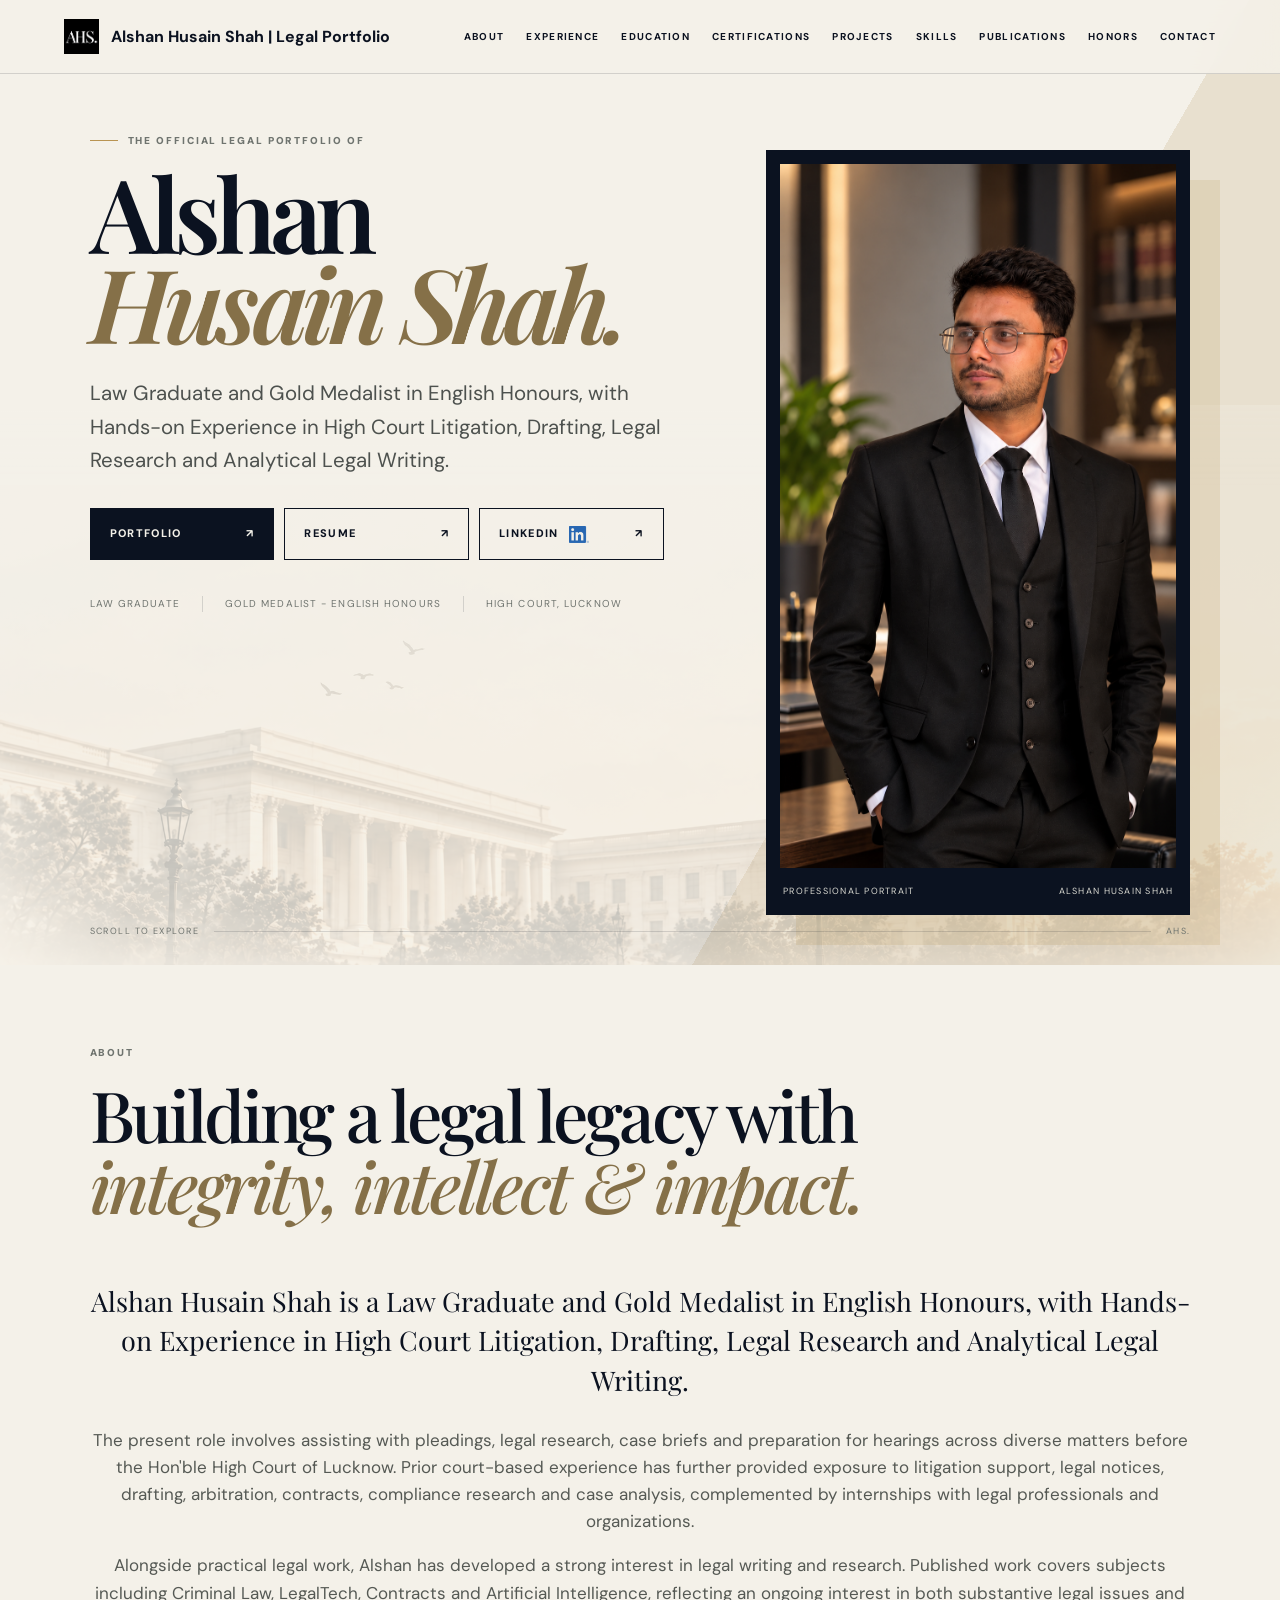
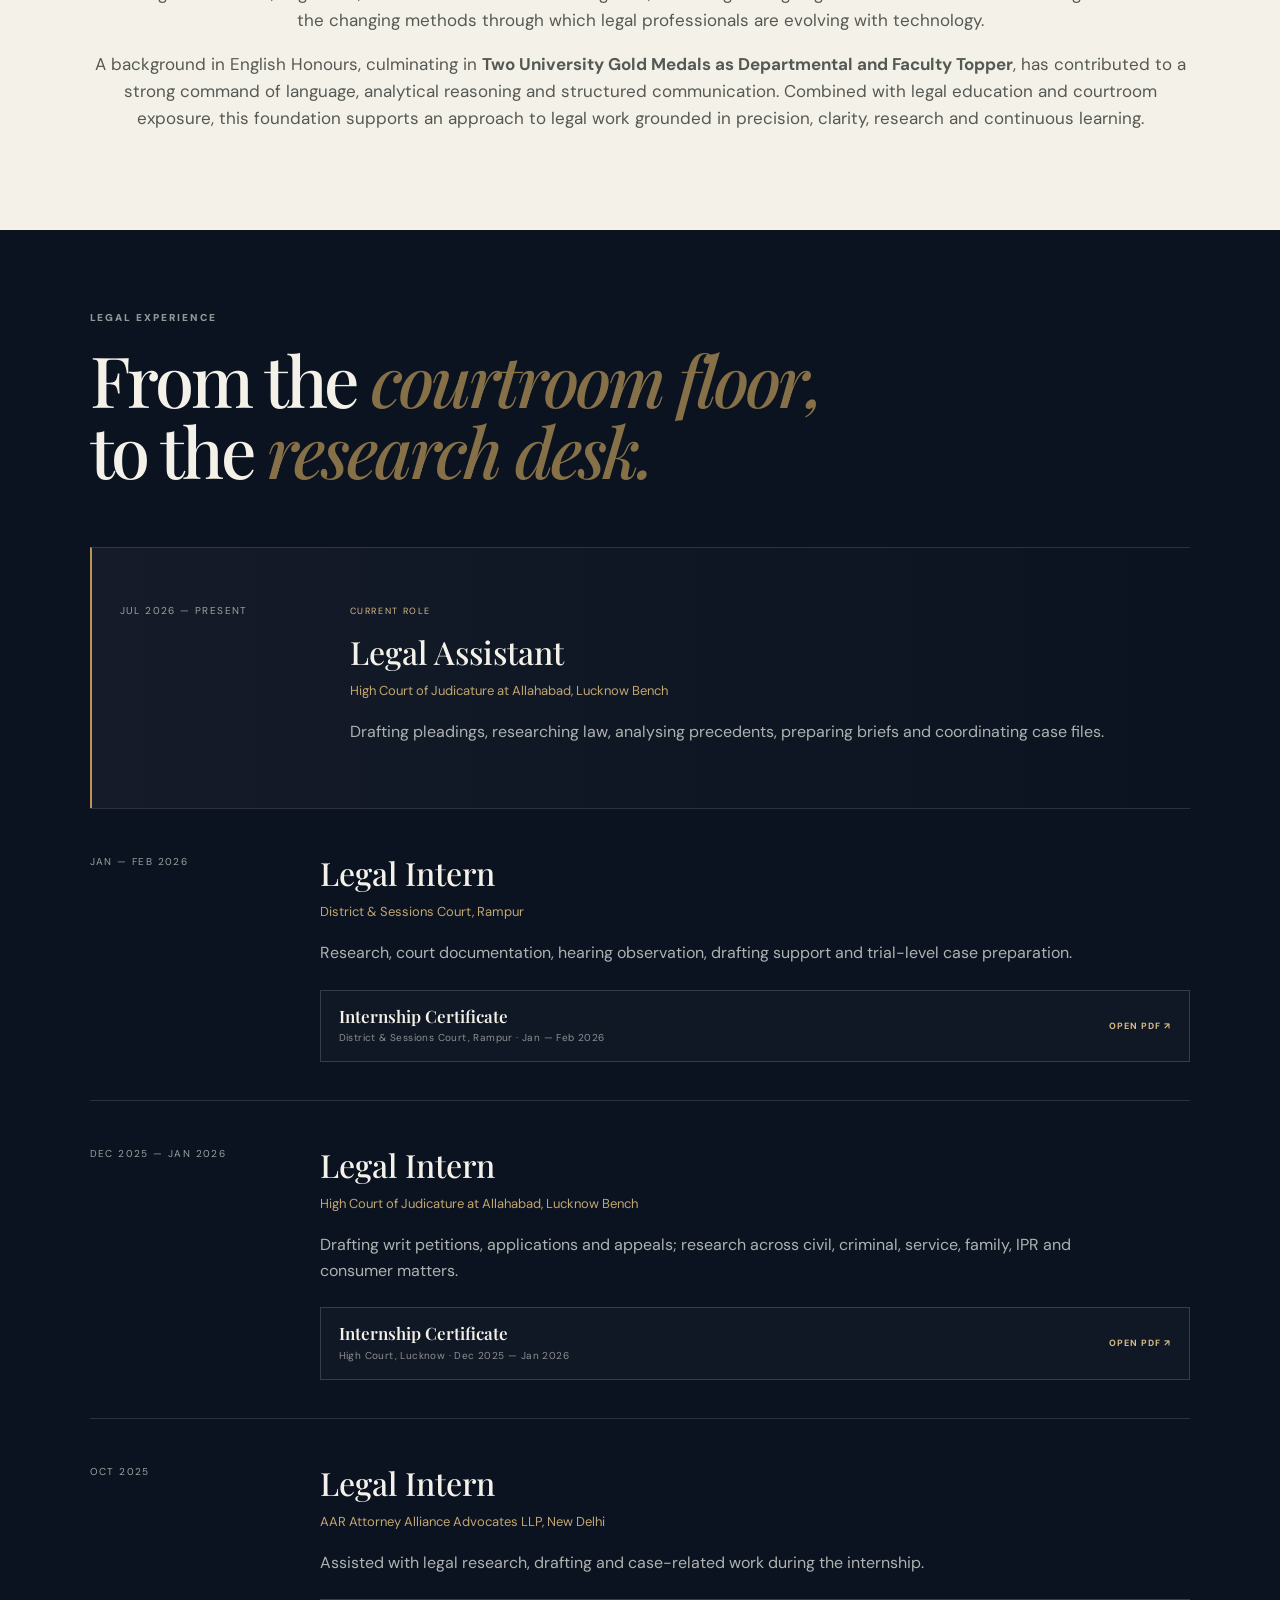
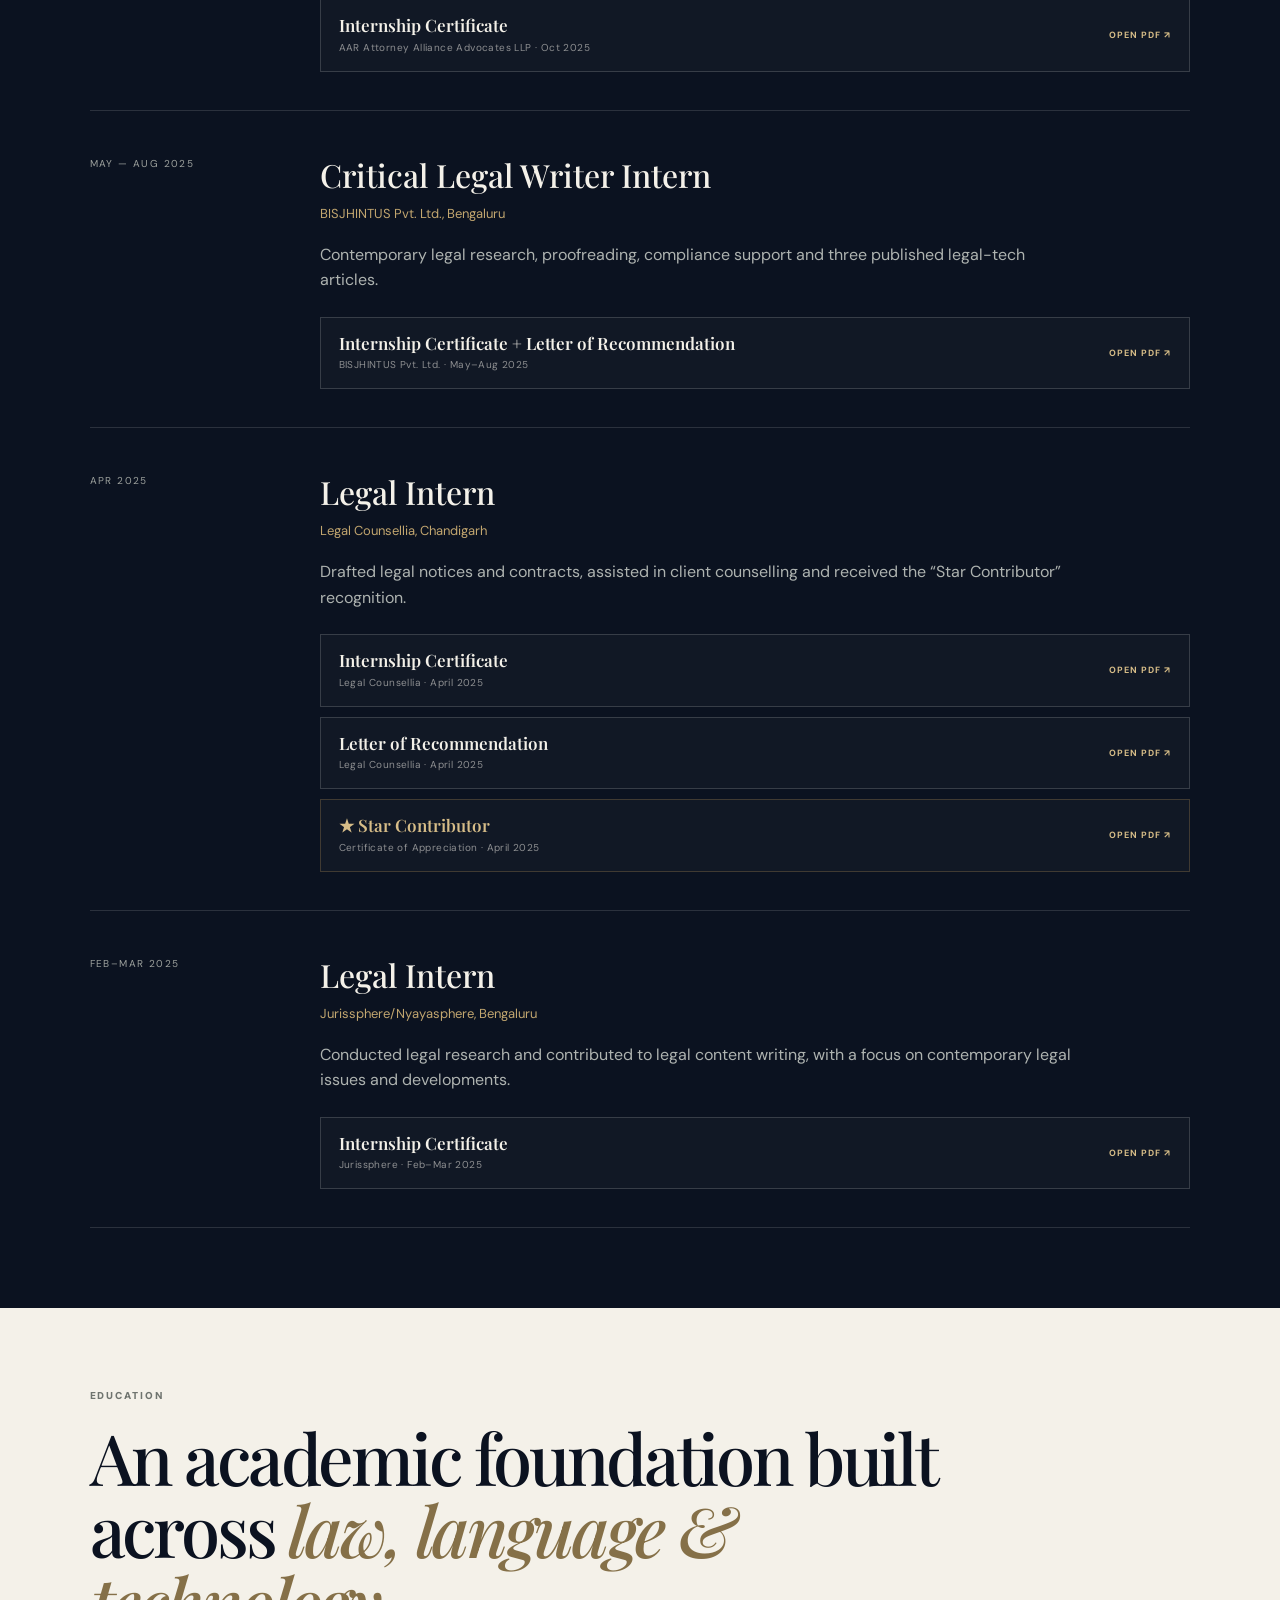
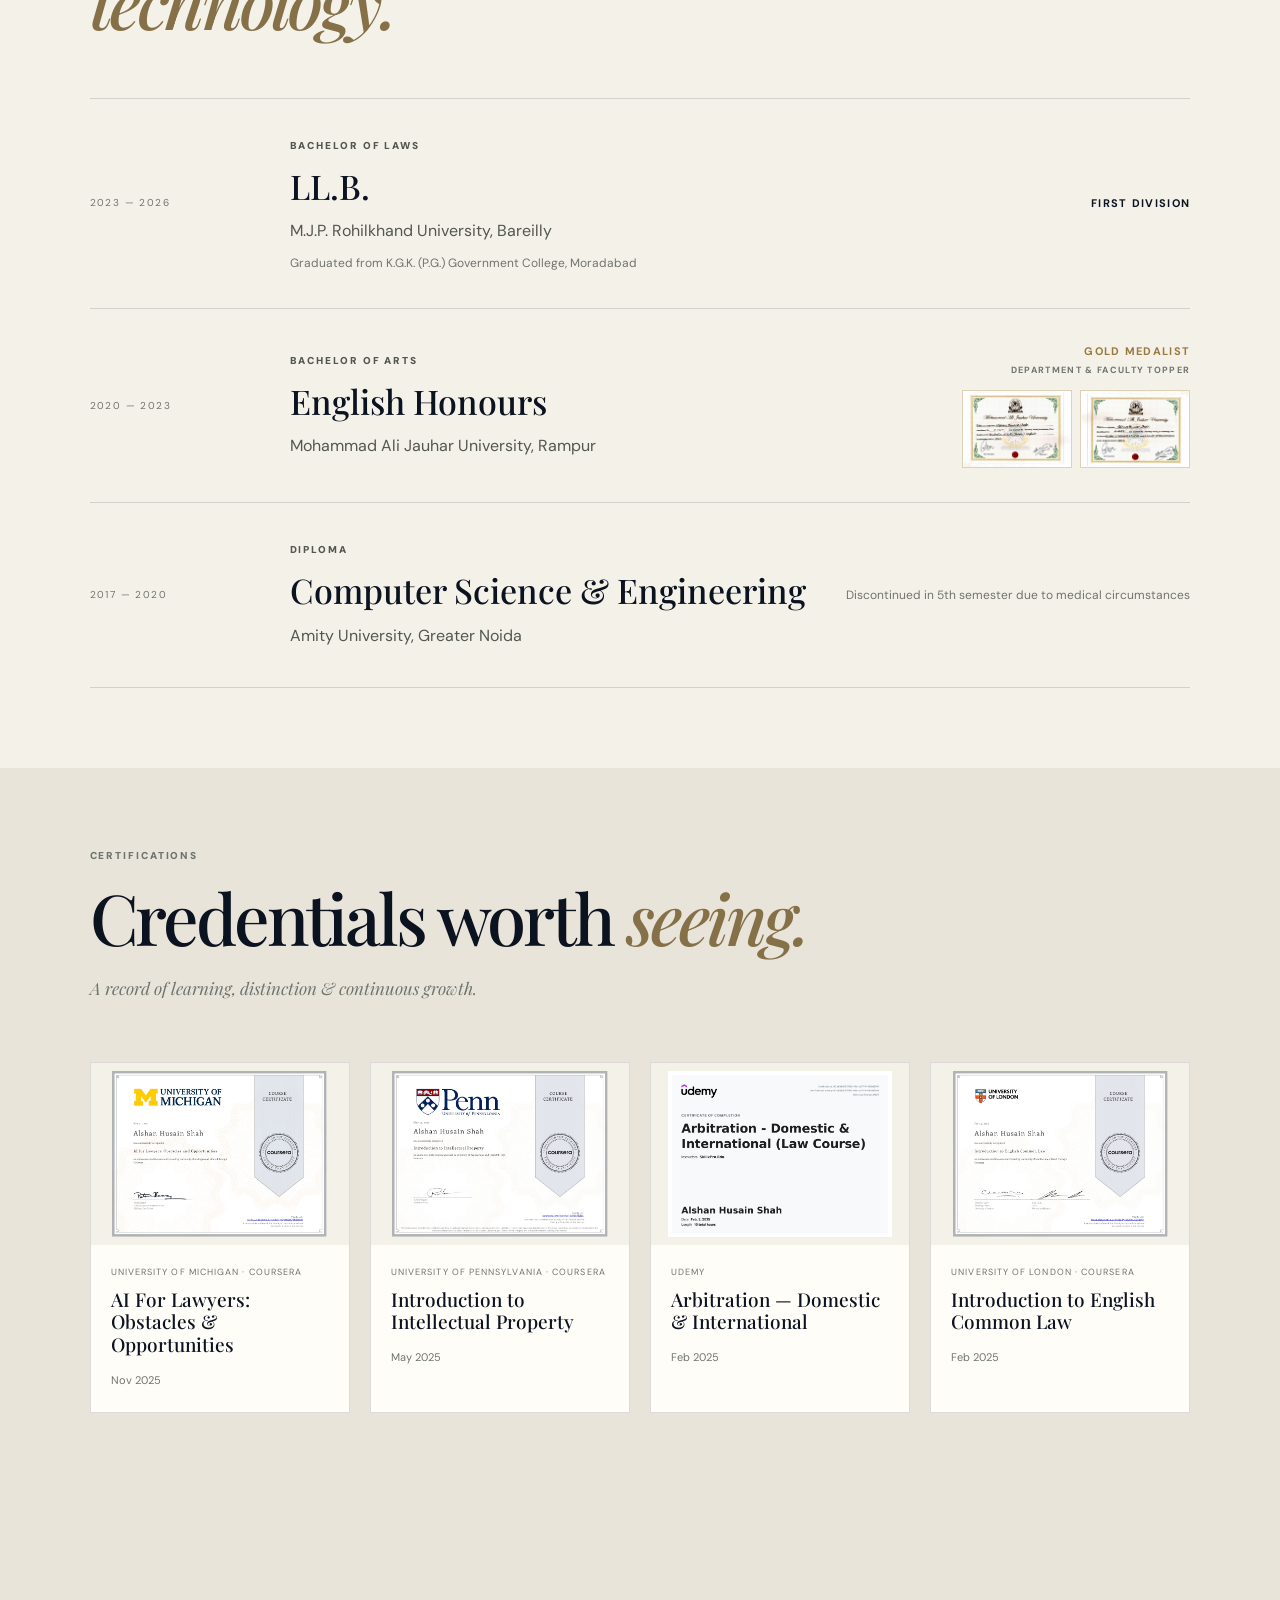
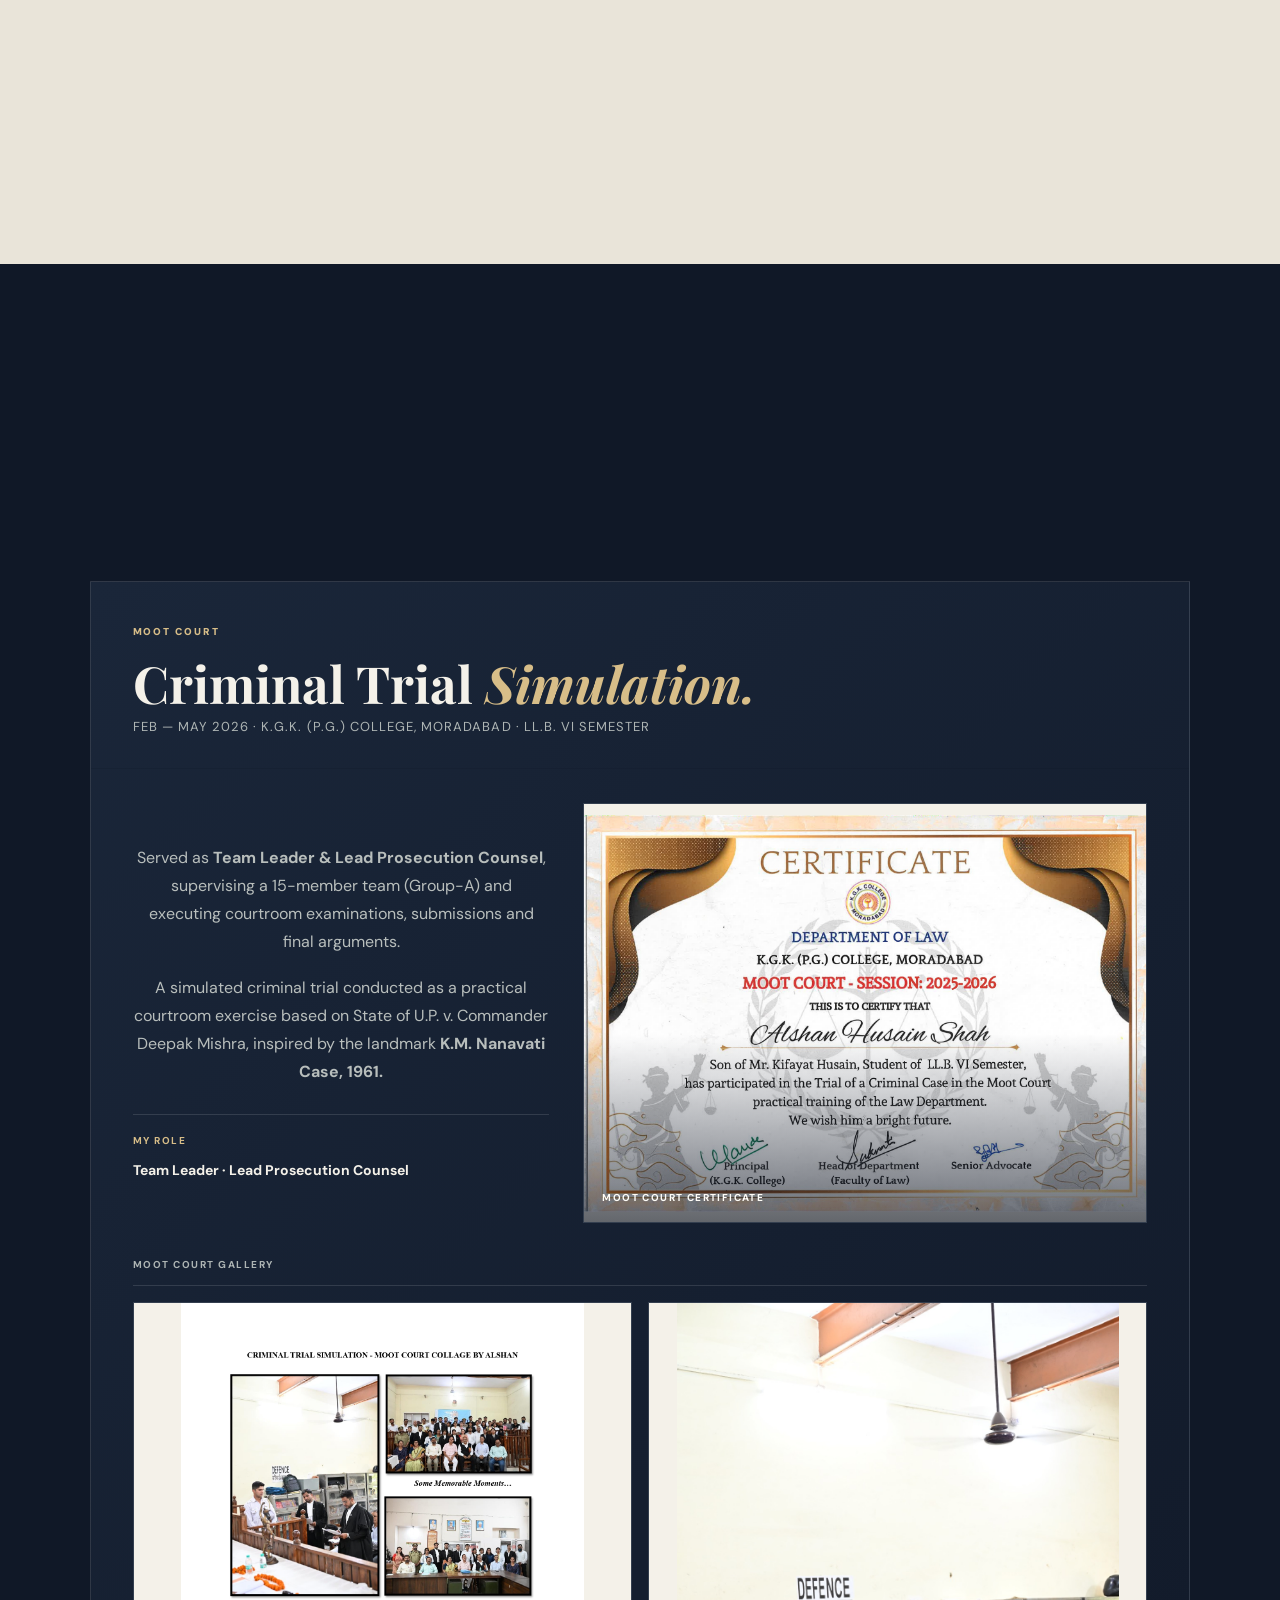
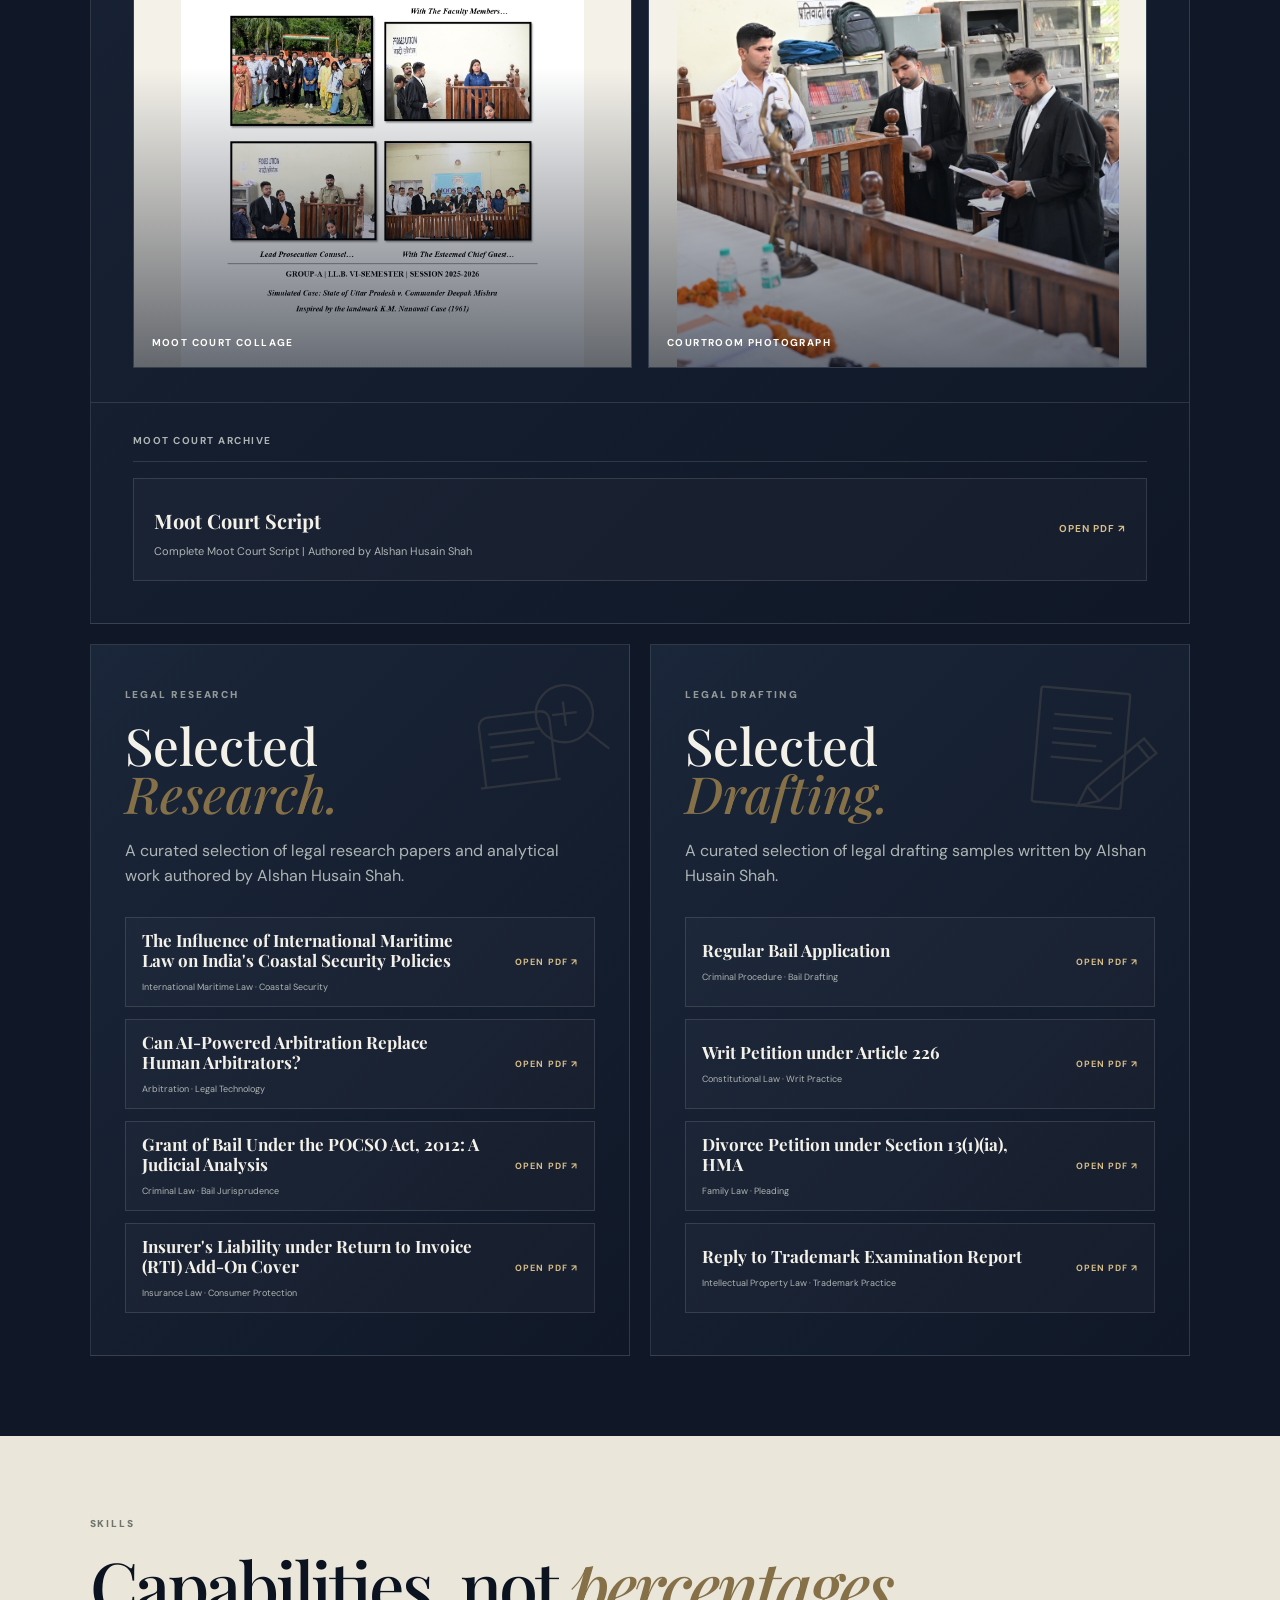
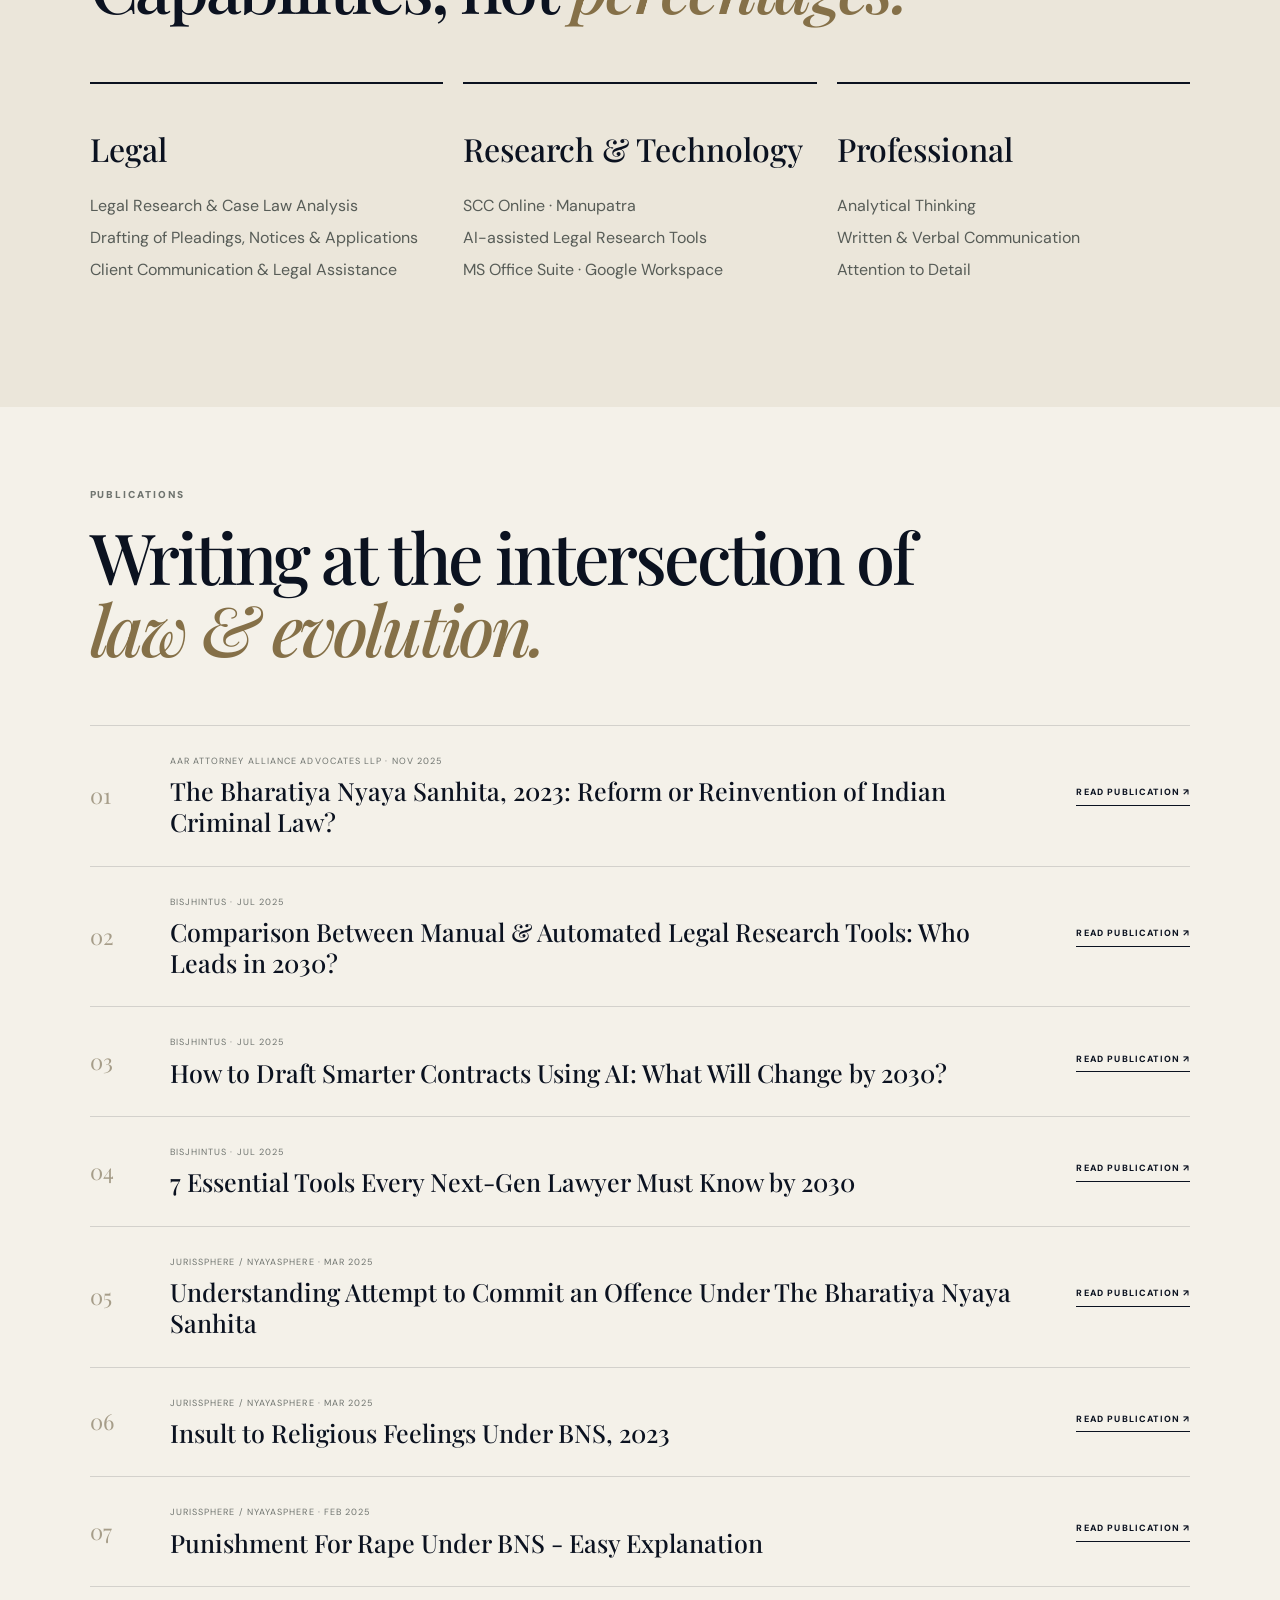
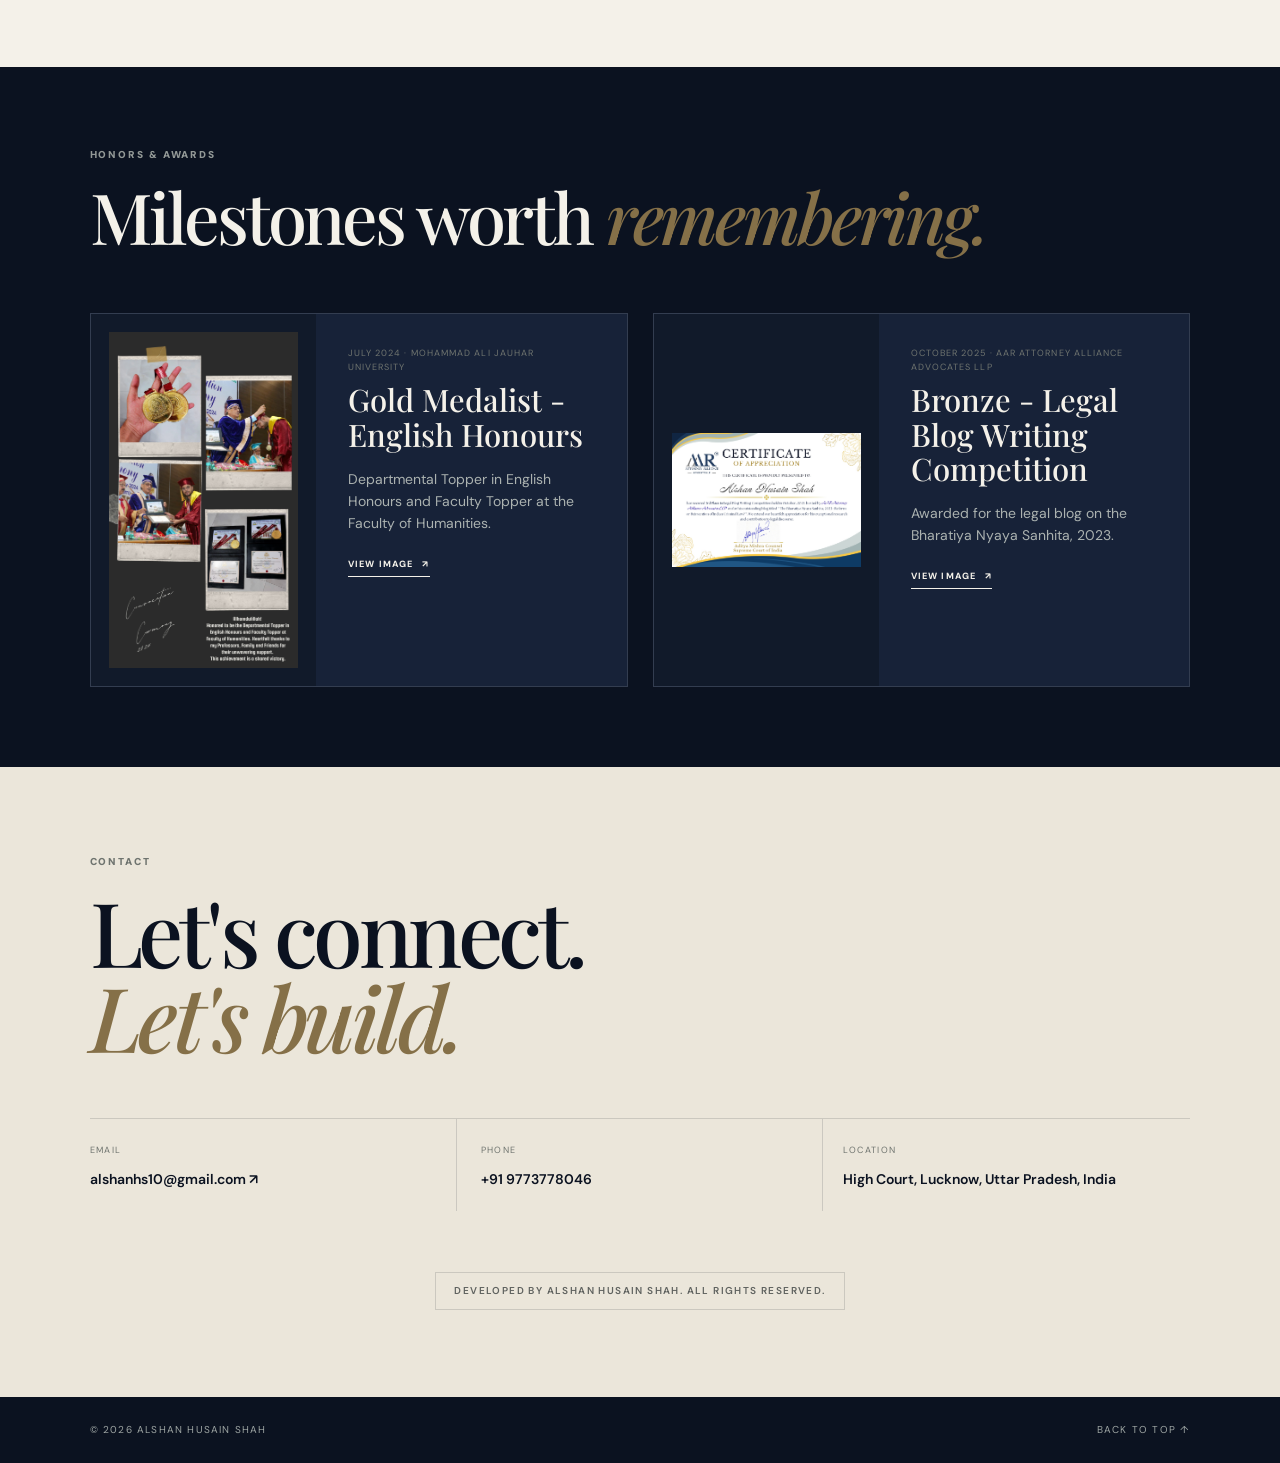
==== commit 7e1f24cc: "Add files via upload" ====
--- a/index.html
+++ b/index.html
@@ -45,7 +45,7 @@
     to the <em>research desk.</em>
 </h2></div><div class="timeline">
 <article class="timeline-item featured reveal"><div class="timeline-date">Jul 2026 — Present</div><div class="timeline-body"><p class="role-label">Current Role</p><h3>Legal Assistant</h3><p class="org">High Court of Judicature at Allahabad, Lucknow Bench</p><p>
-    Assisting with drafting writ petitions, appeals, applications and other pleadings; conducting legal research, analysing precedents, preparing case briefs and coordinating case files for hearings.
+    Drafting pleadings, researching law, analysing precedents, preparing briefs and coordinating case files.
 </p></div></article>
 <article class="timeline-item reveal">
     <div class="timeline-date">Jan — Feb 2026</div>
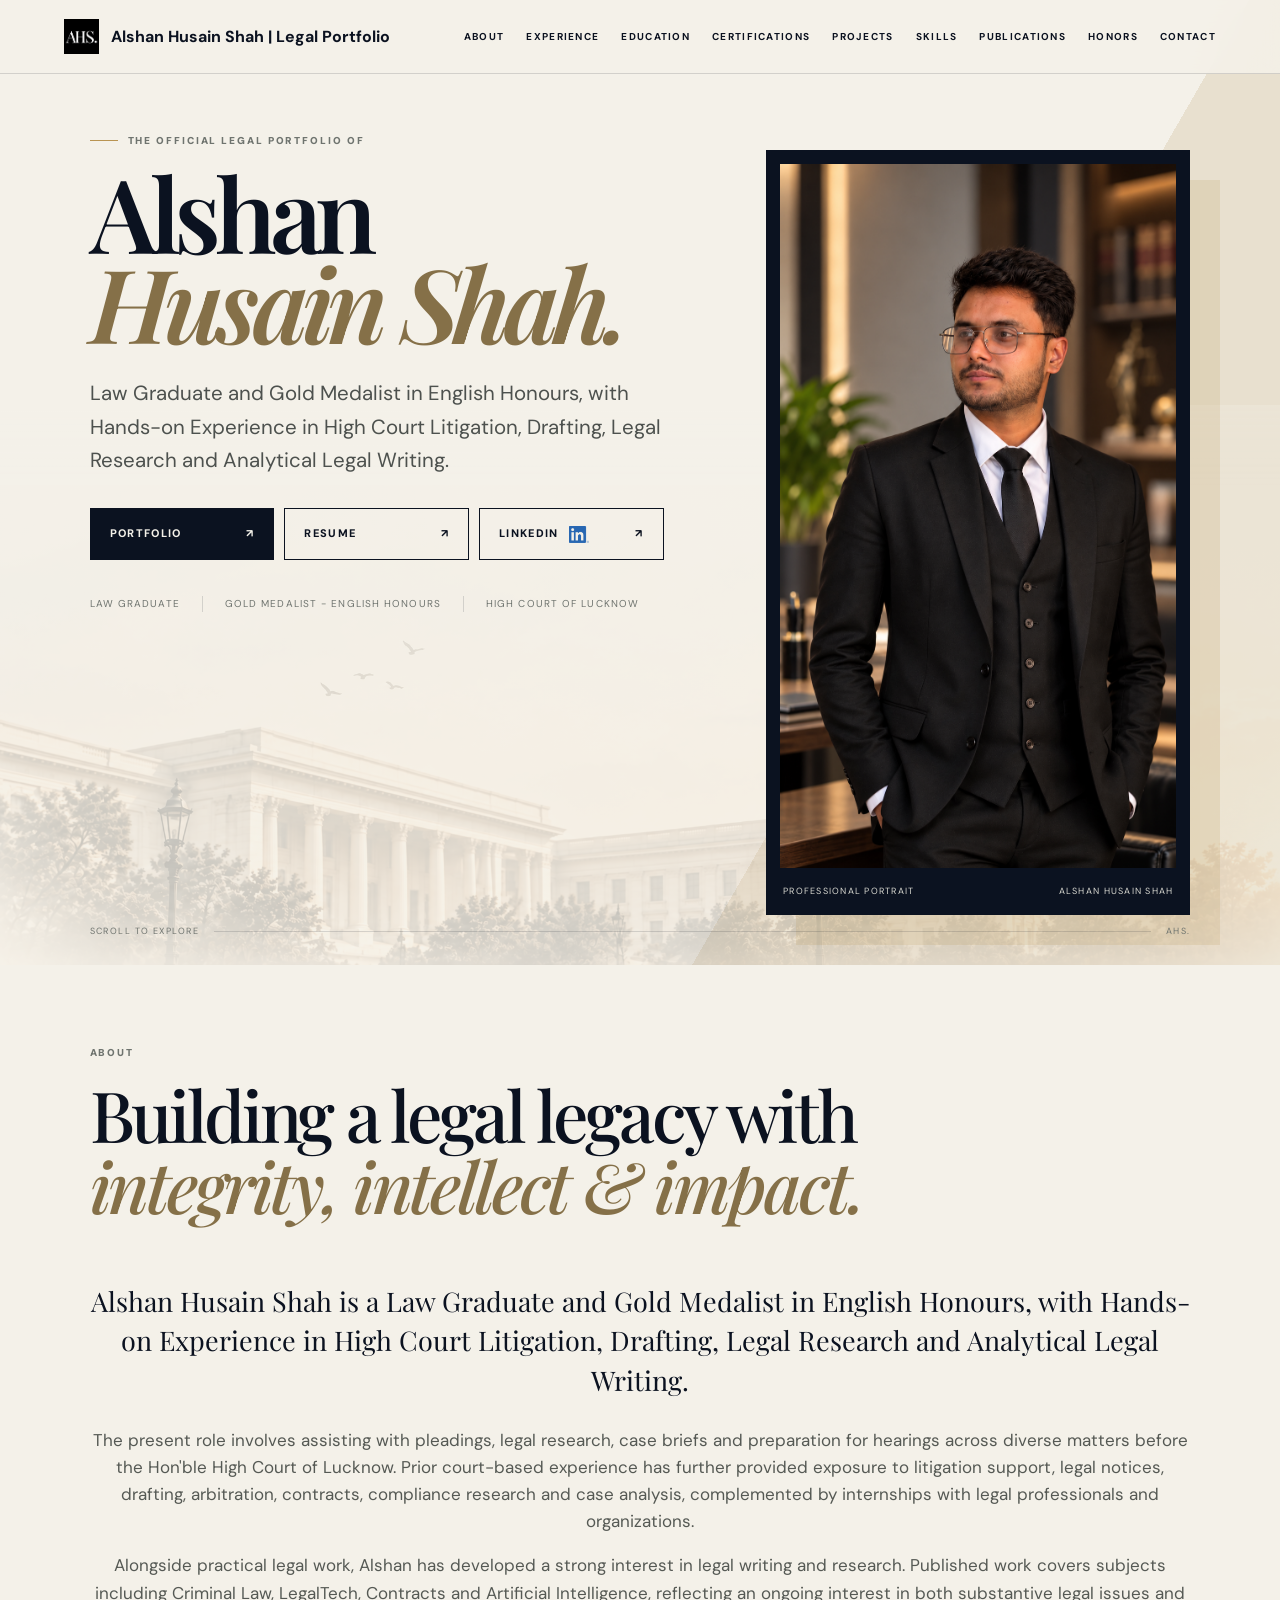
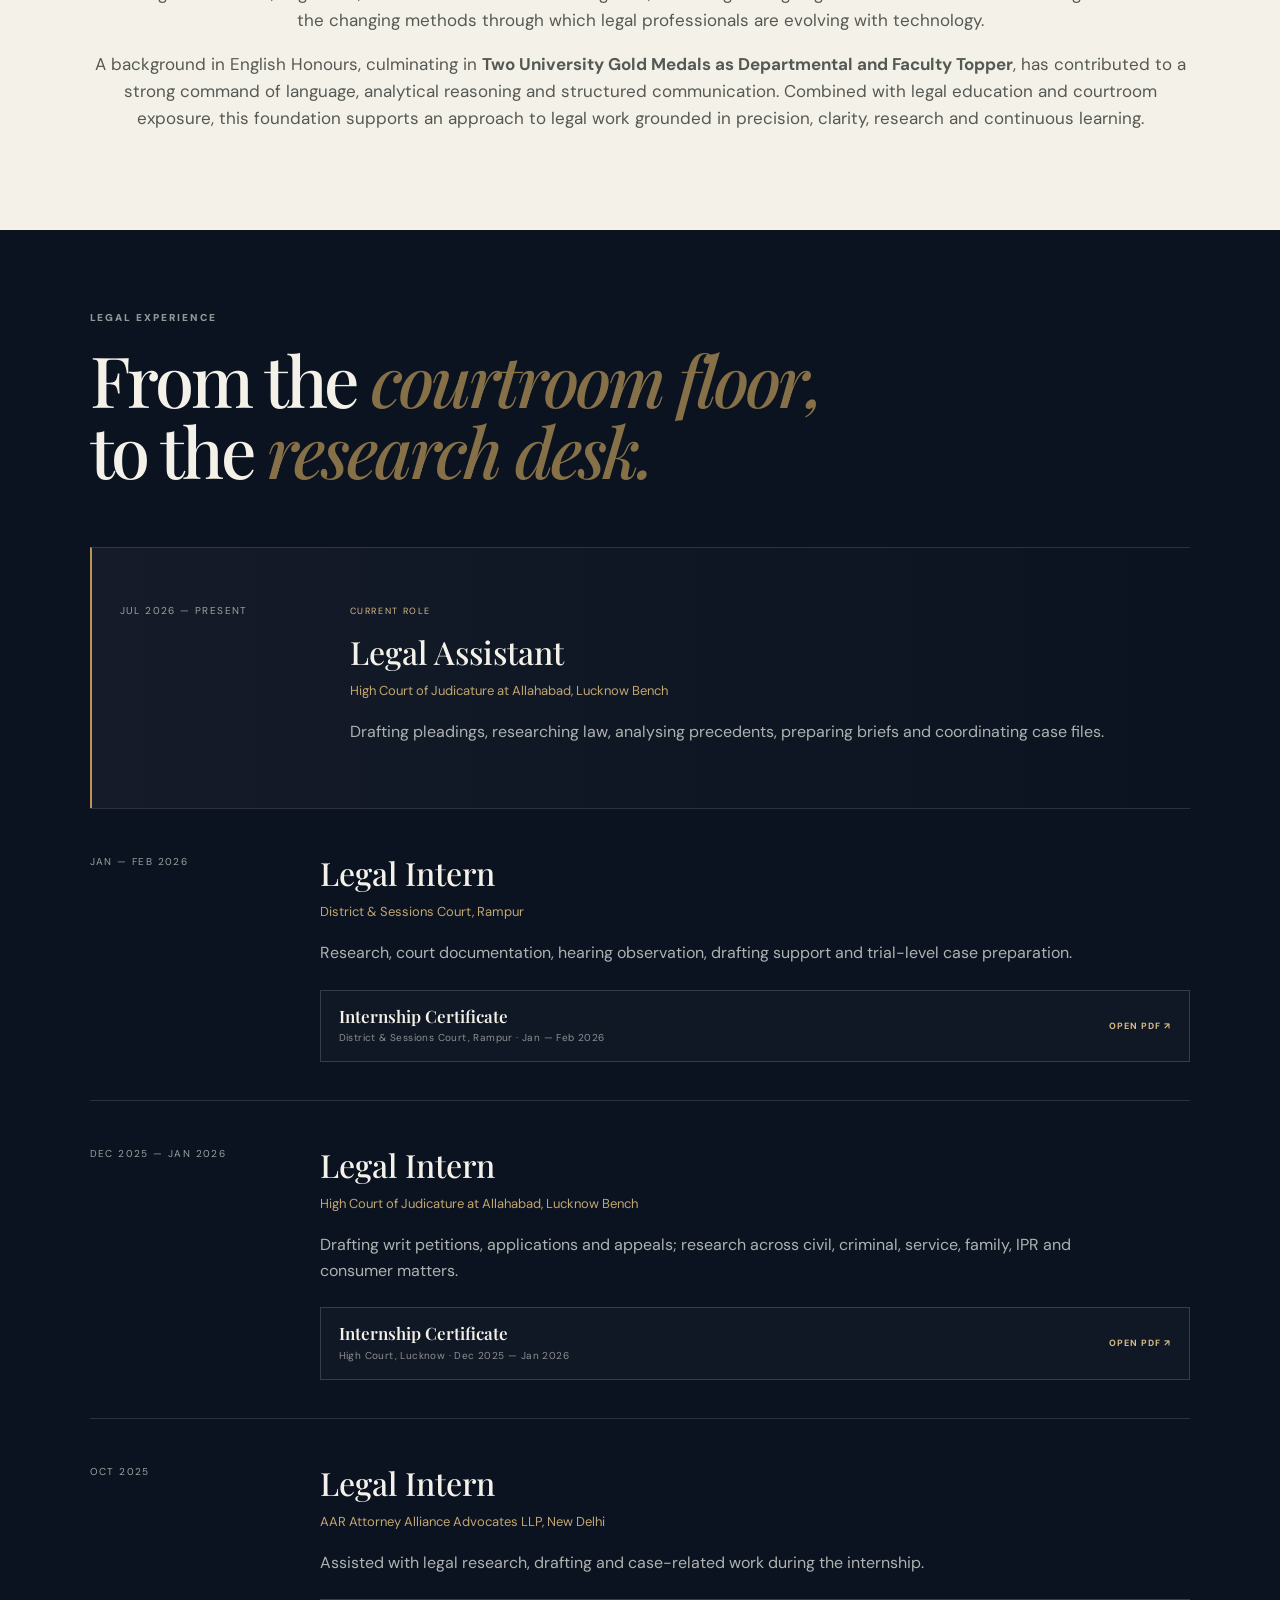
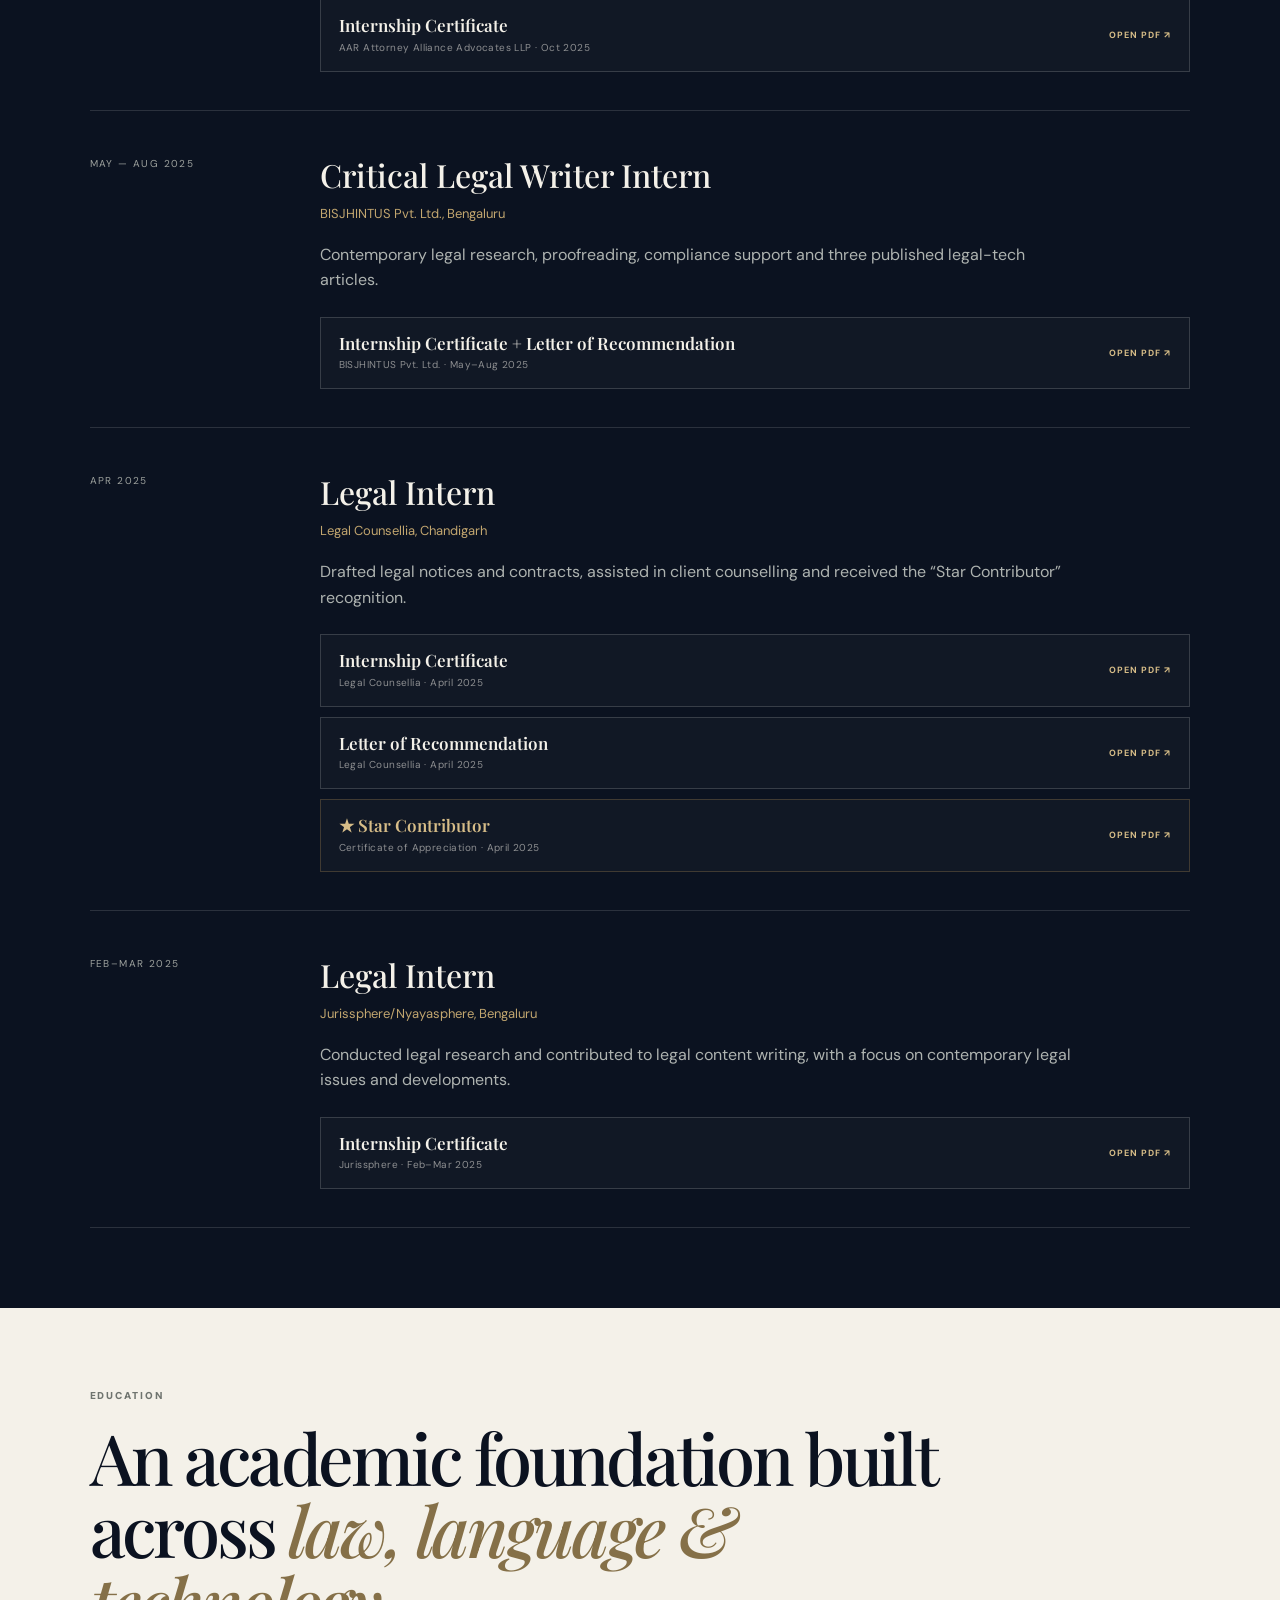
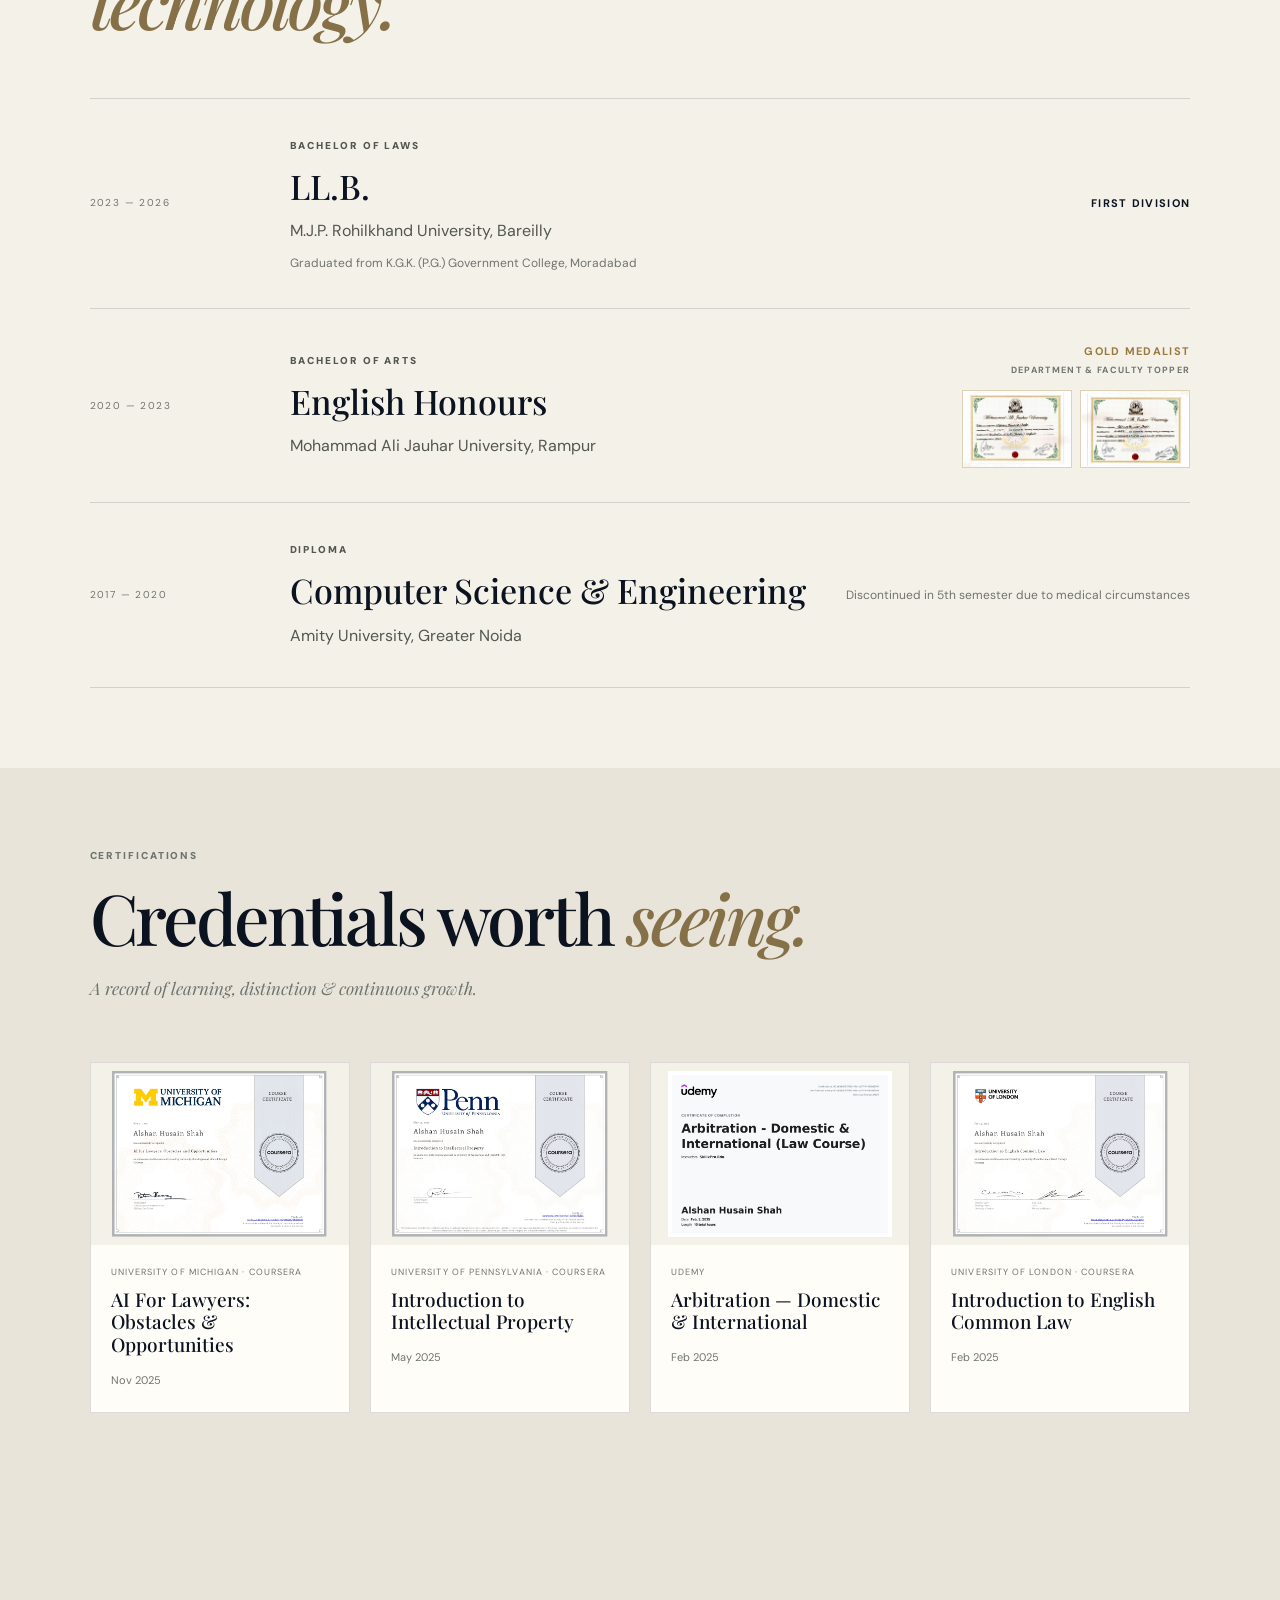
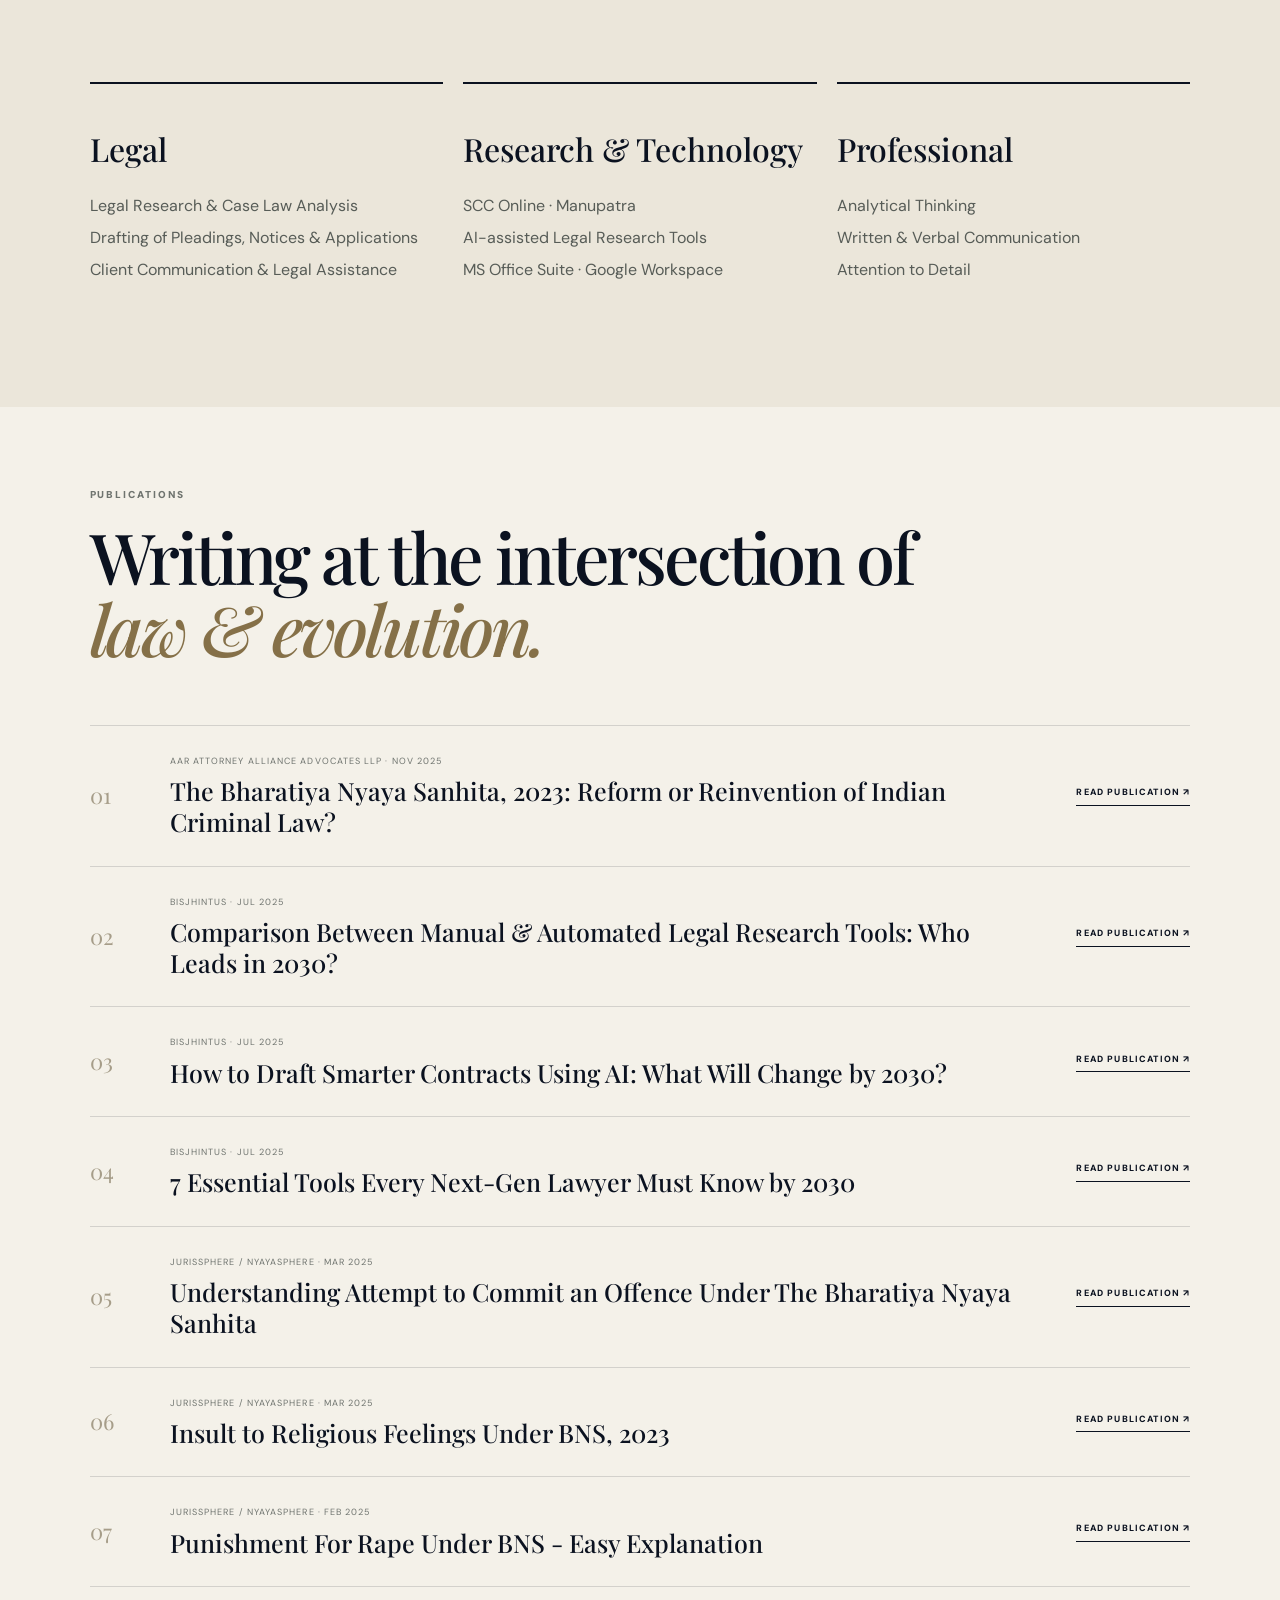
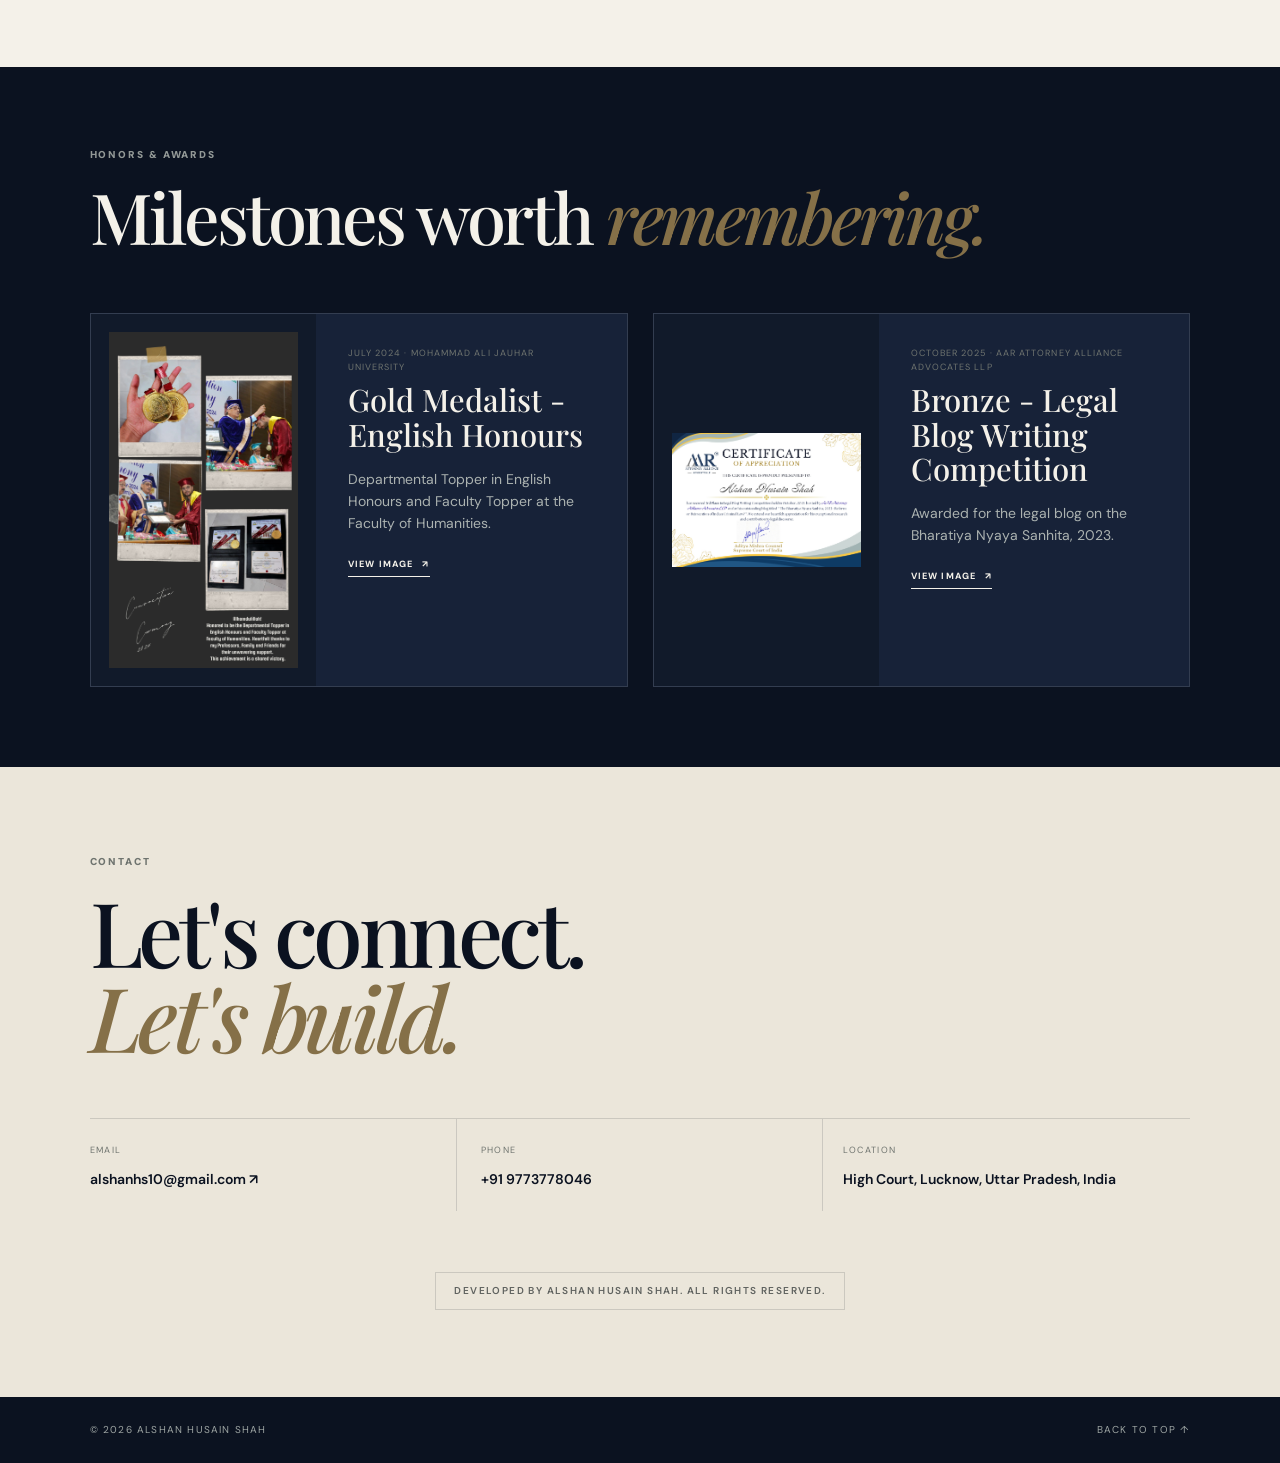
==== commit 885afe79: "Add files via upload" ====
--- a/index.html
+++ b/index.html
@@ -18,7 +18,7 @@
     </span>
 
     <span>↗</span>
-</a></div><div class="hero-meta"><span>Law Graduate</span><span>Gold Medalist - English Honours</span><span>HIGH COURT, LUCKNOW</span></div></div><div class="hero-side reveal delay-1"><div class="portrait-card"
+</a></div><div class="hero-meta"><span>Law Graduate</span><span>Gold Medalist - English Honours</span><span>HIGH COURT OF LUCKNOW</span></div></div><div class="hero-side reveal delay-1"><div class="portrait-card"
      data-modal-image="assets/potrait1.png"
      data-modal-title="Professional Portrait - Alshan Husain Shah"
      role="button"
@@ -486,7 +486,7 @@
         <h3>Selected<br><em>Research.</em></h3>
 
         <p>
-            A curated selection of legal research papers and analytical work
+            A curated selection of legal research papers
             authored by Alshan Husain Shah.
         </p>
 
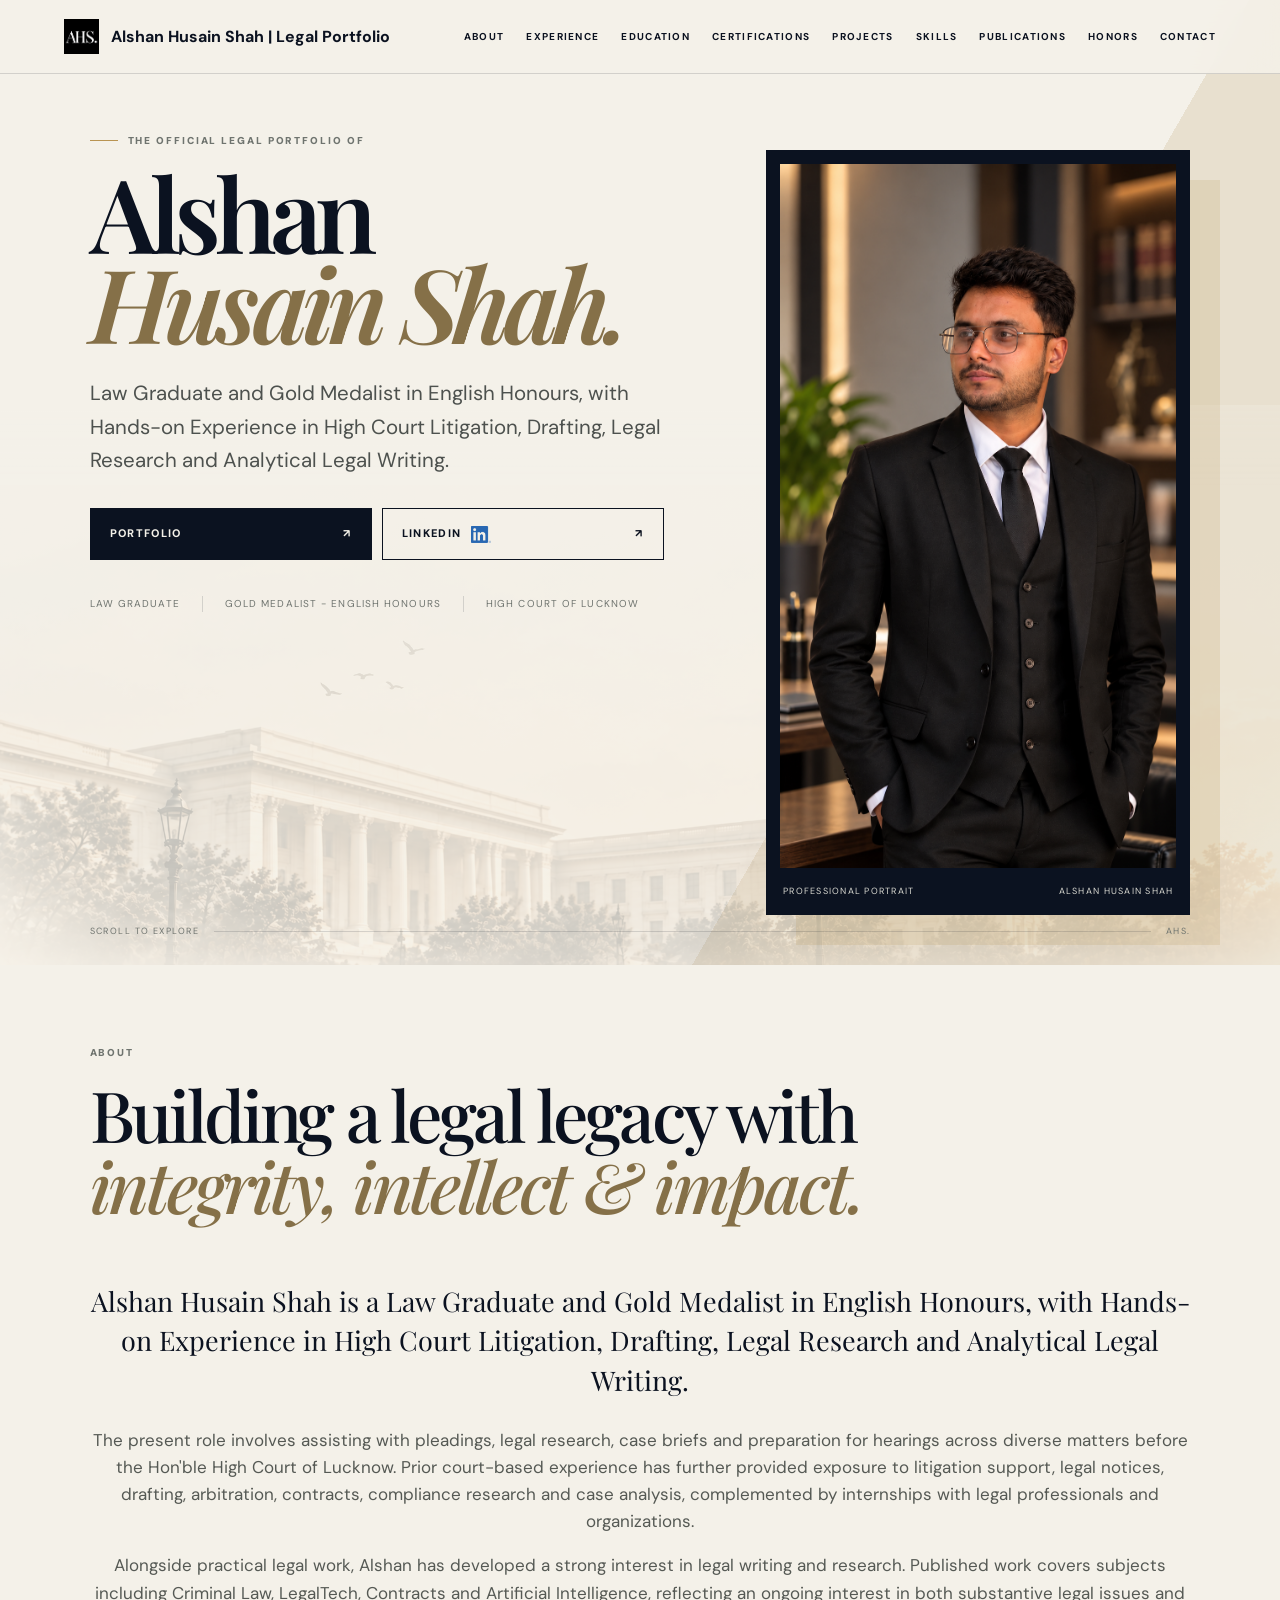
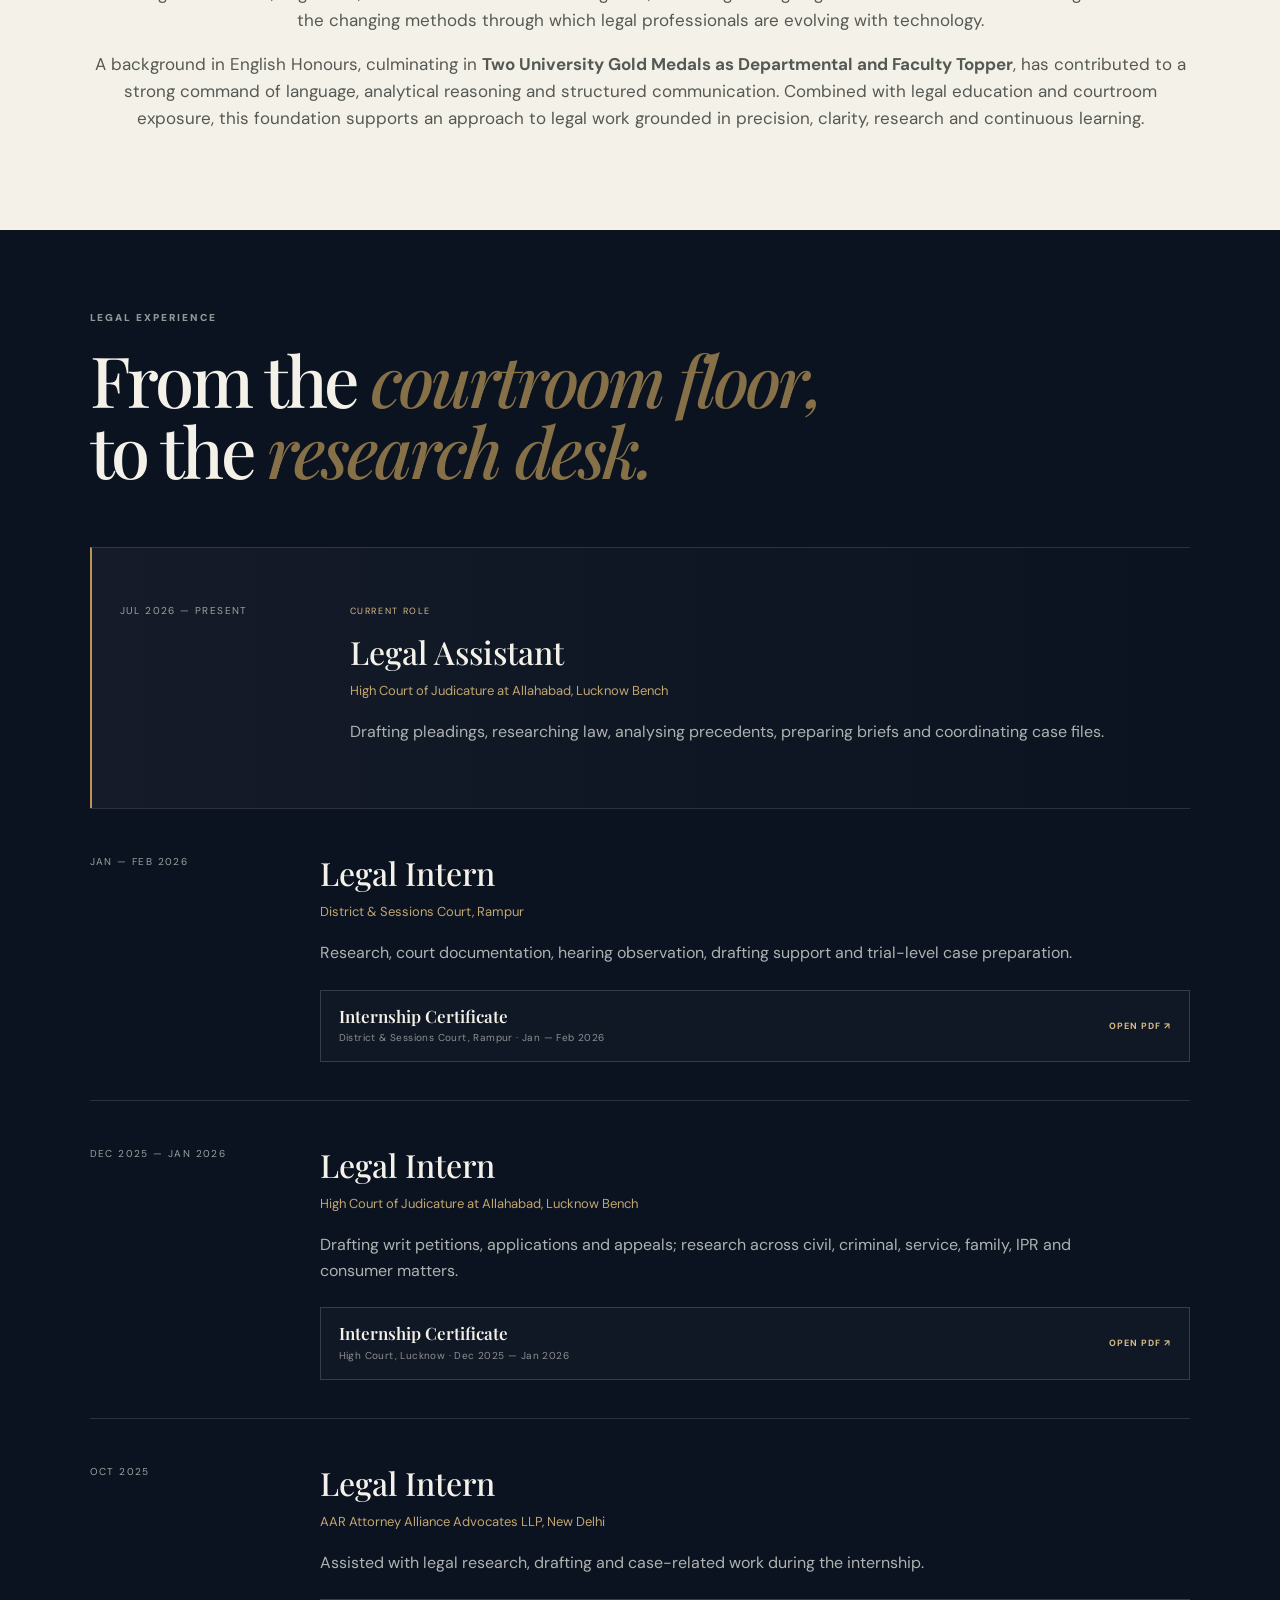
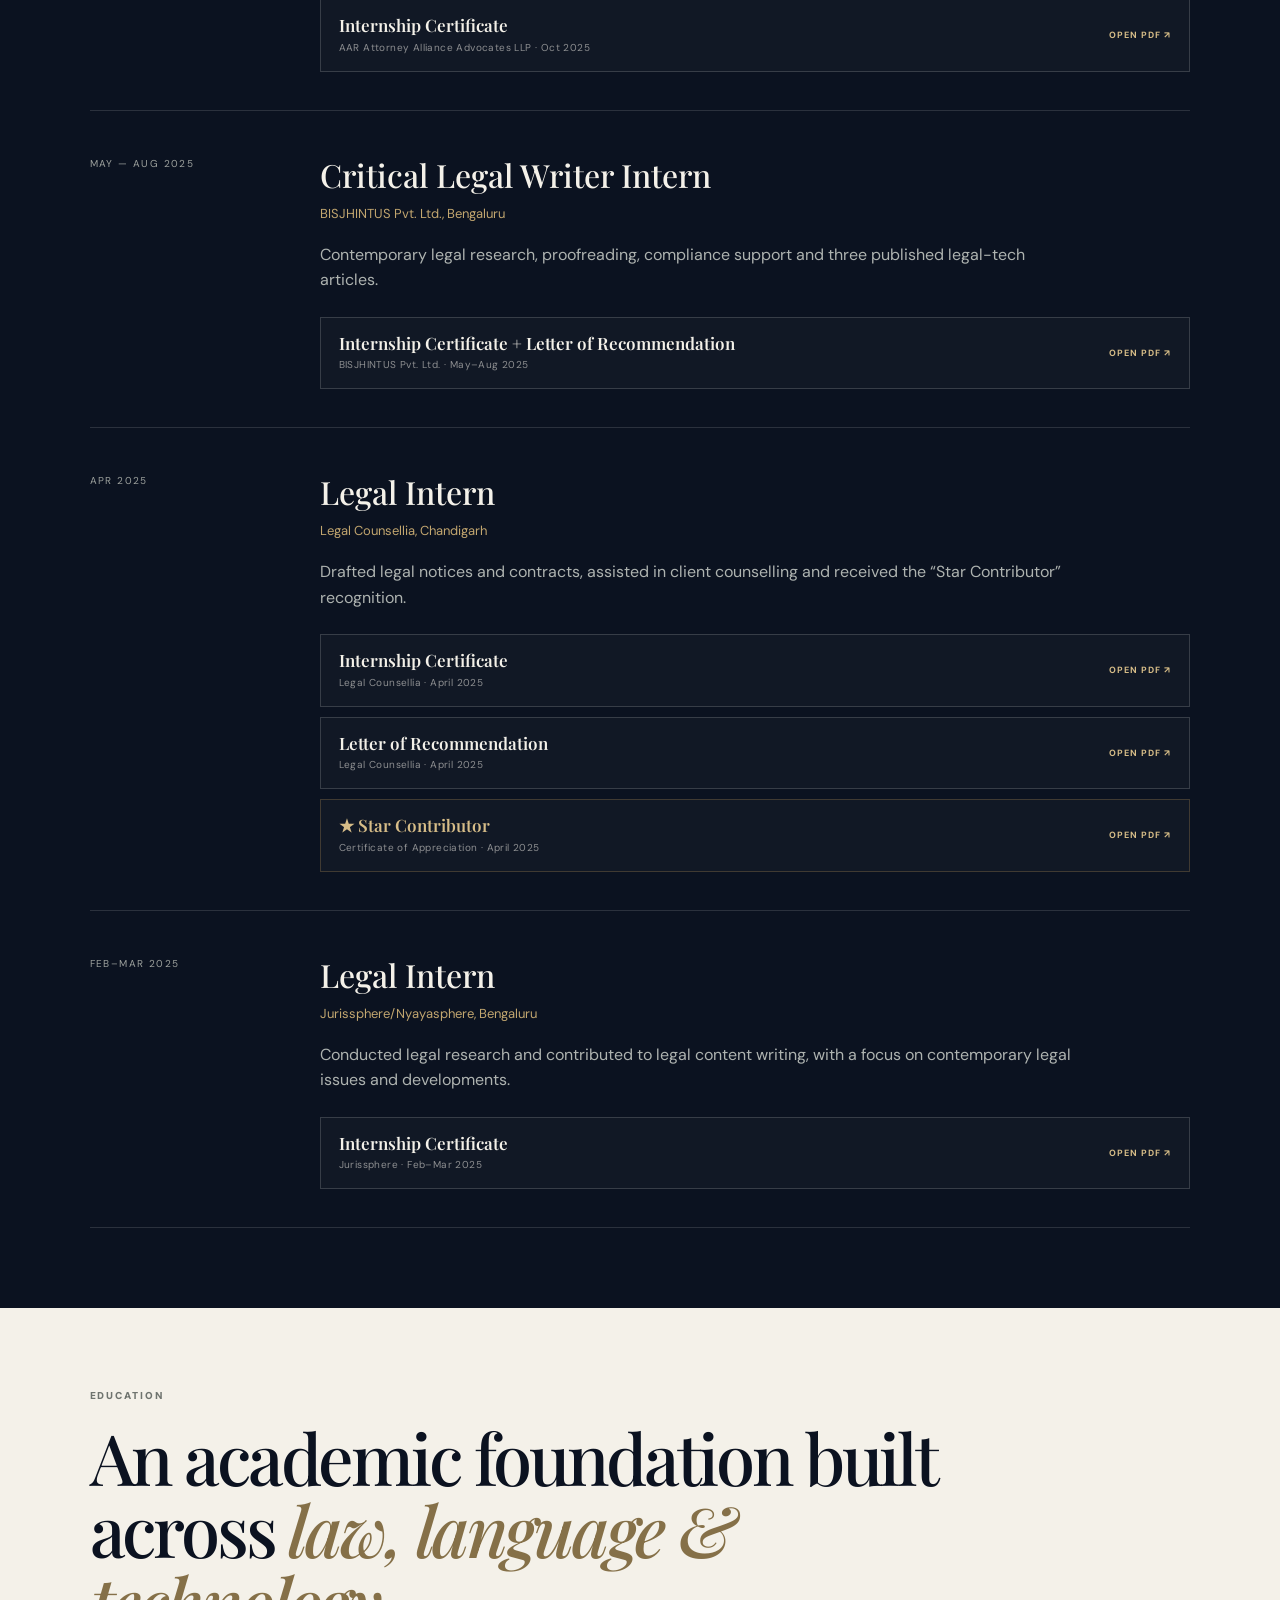
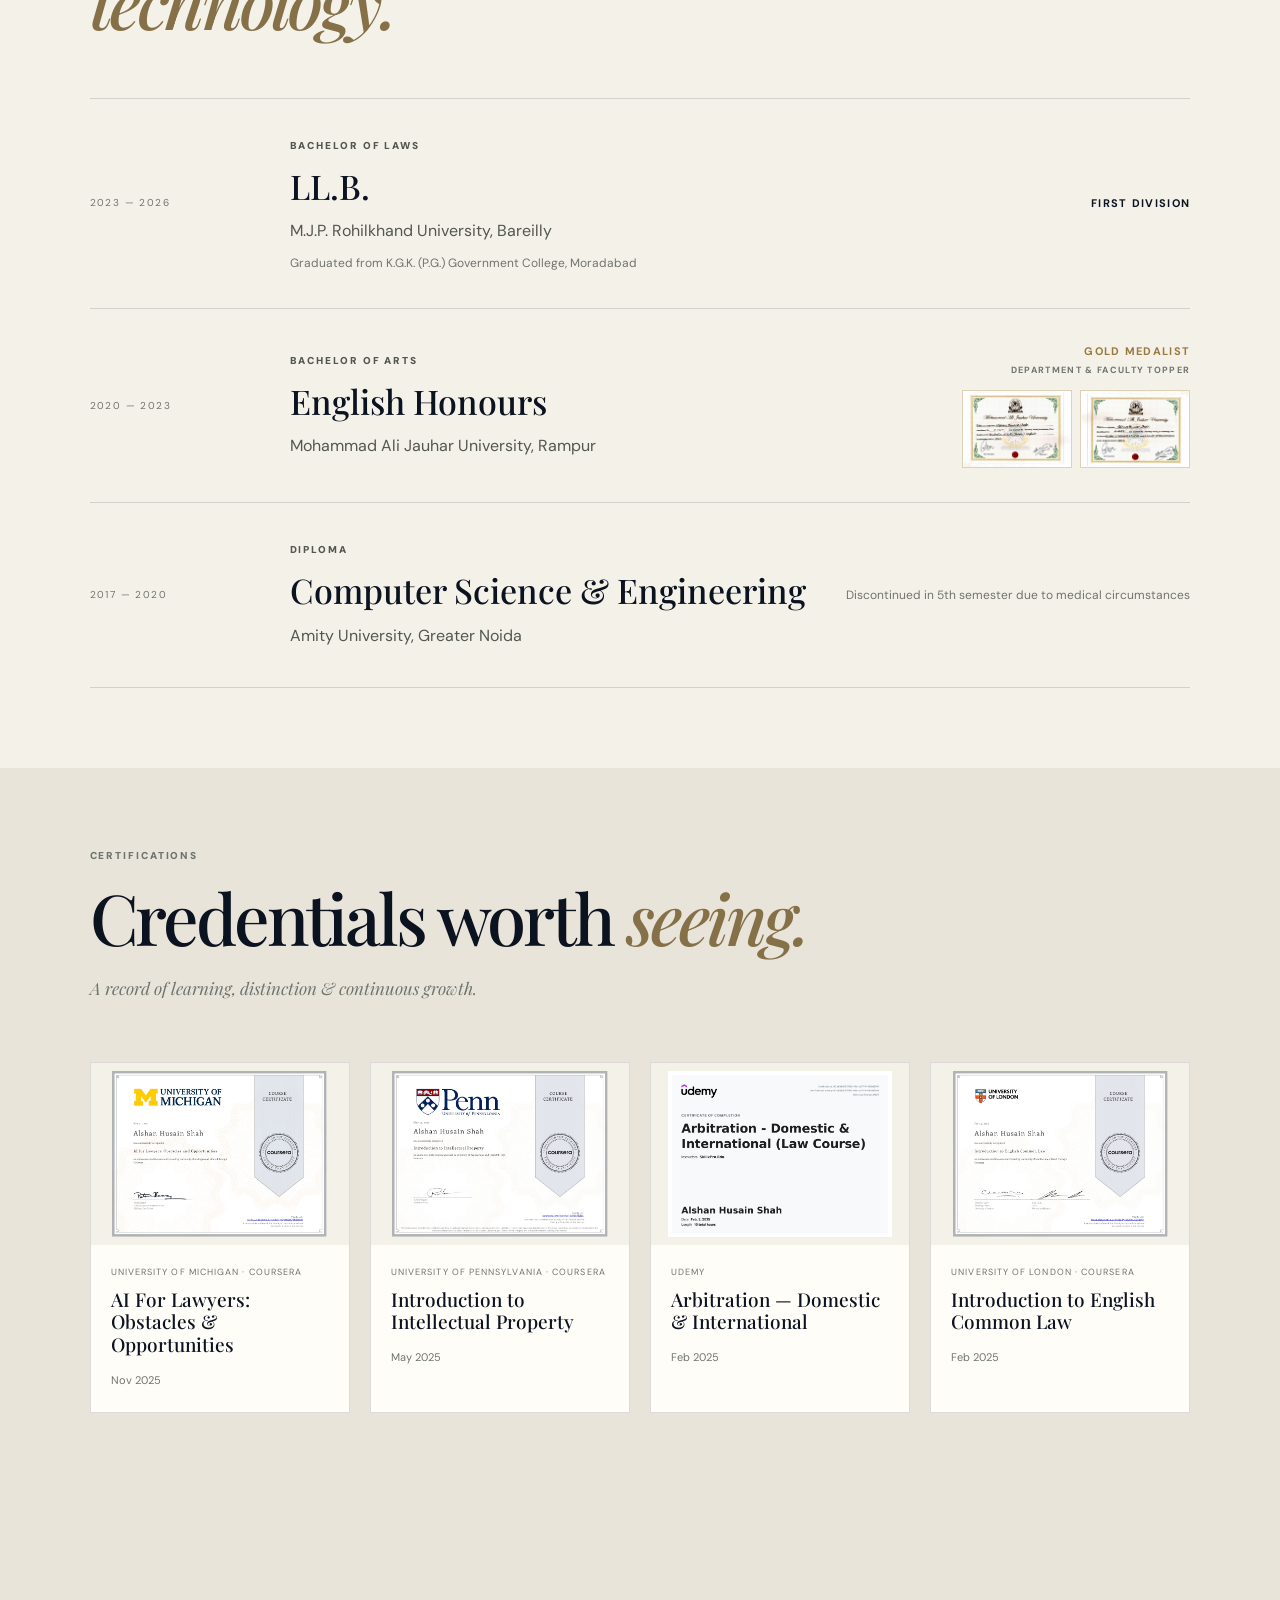
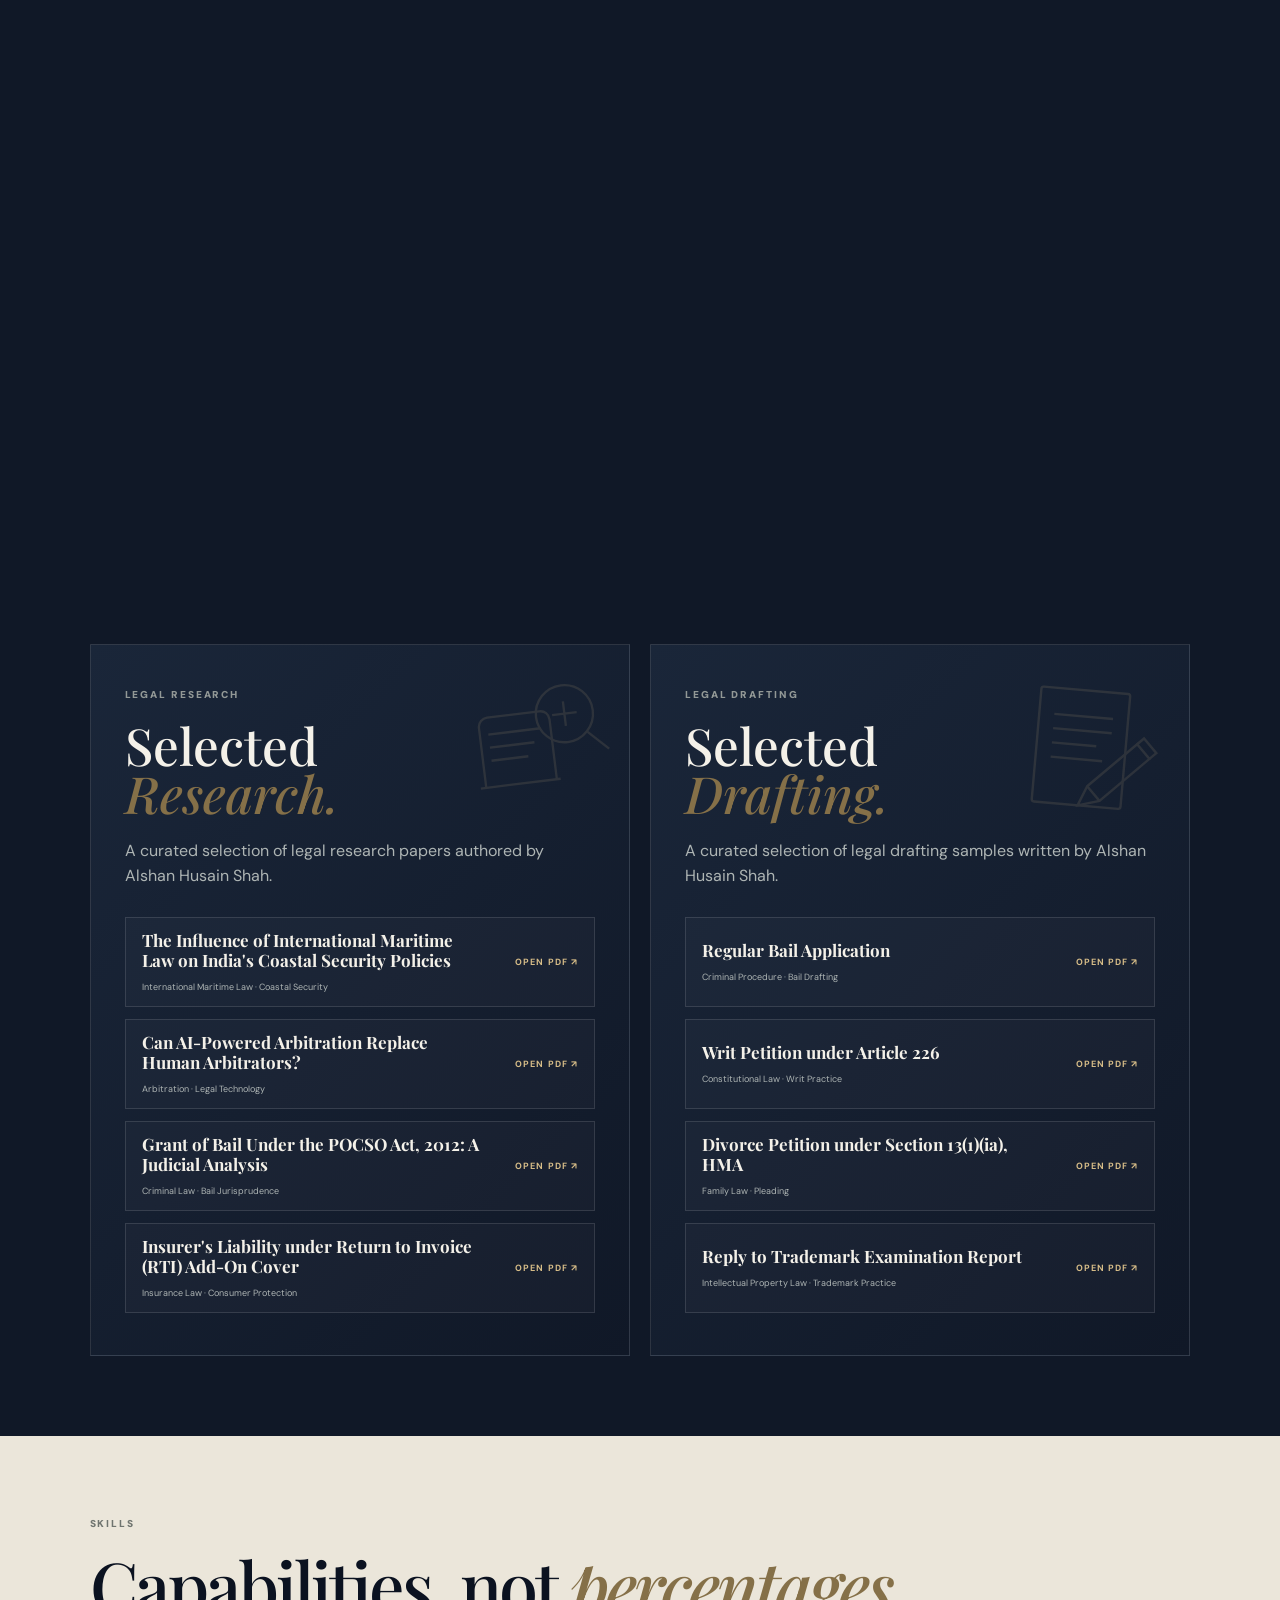
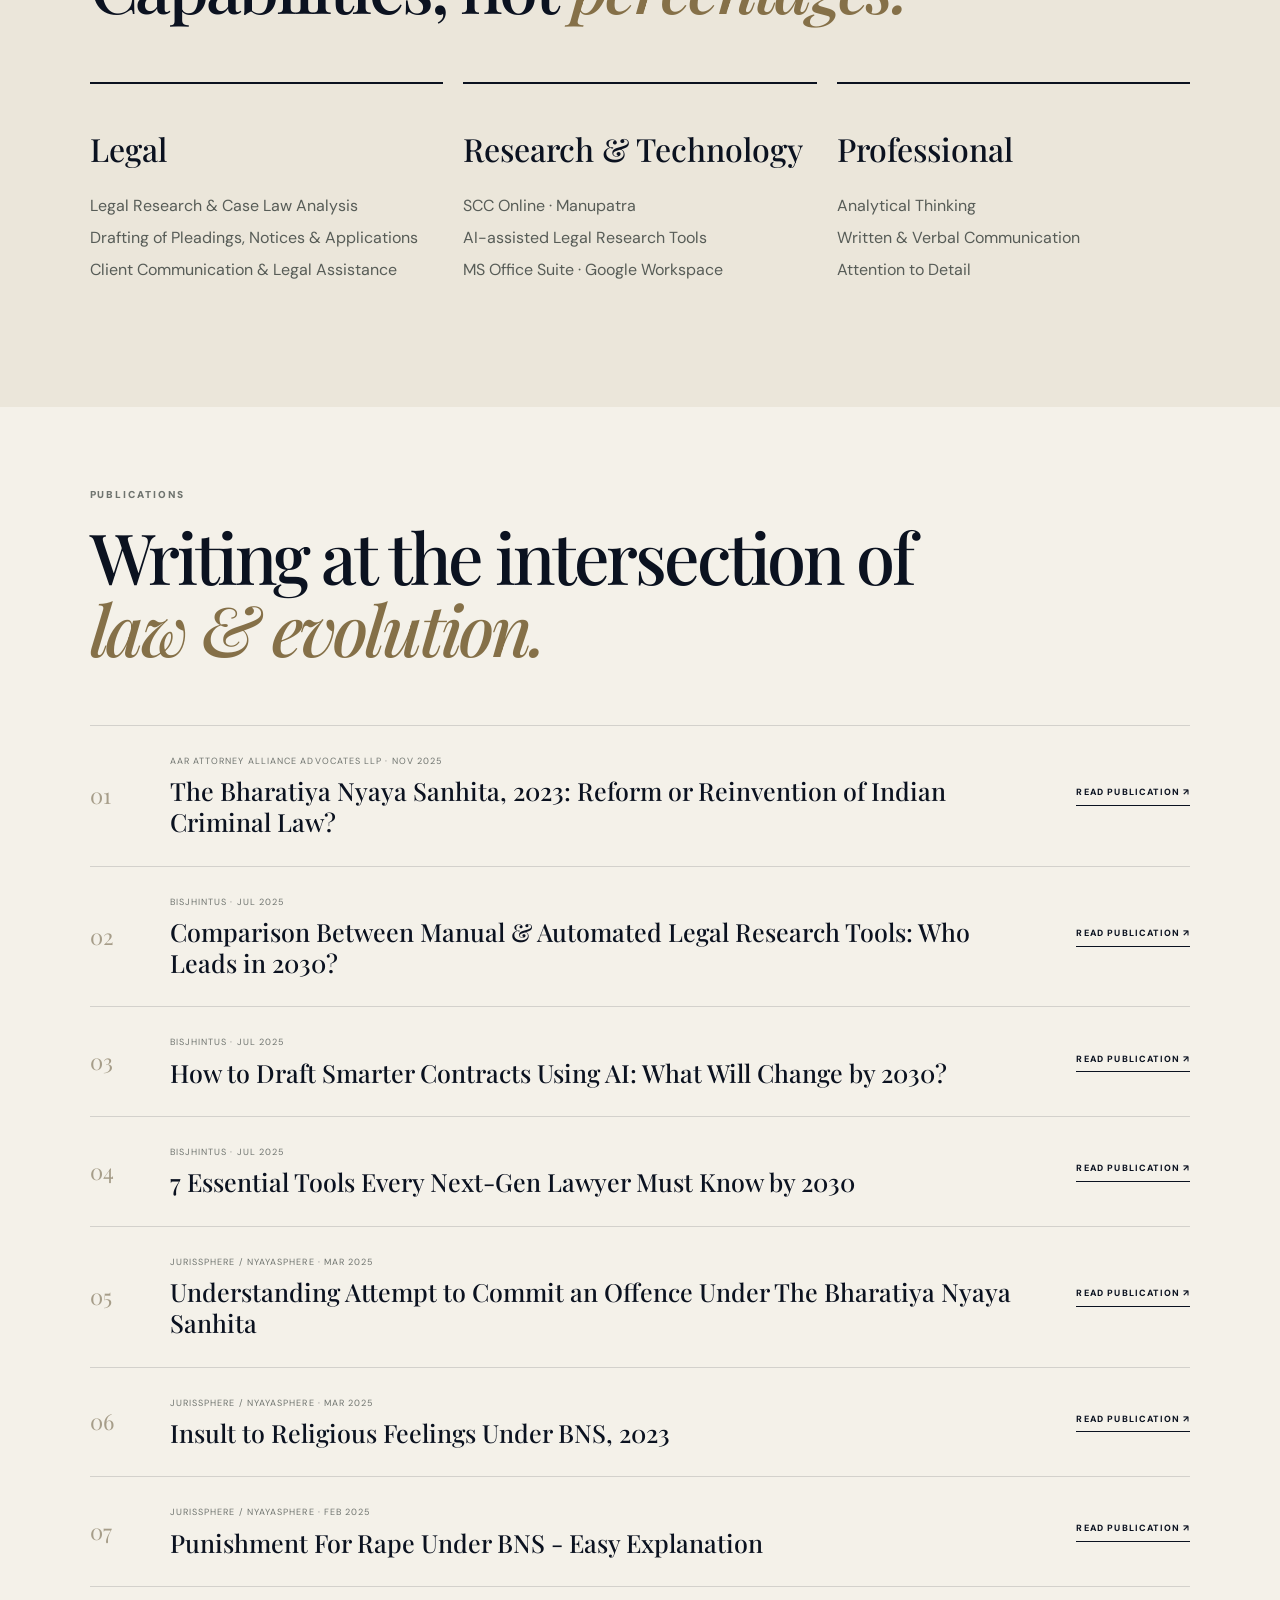
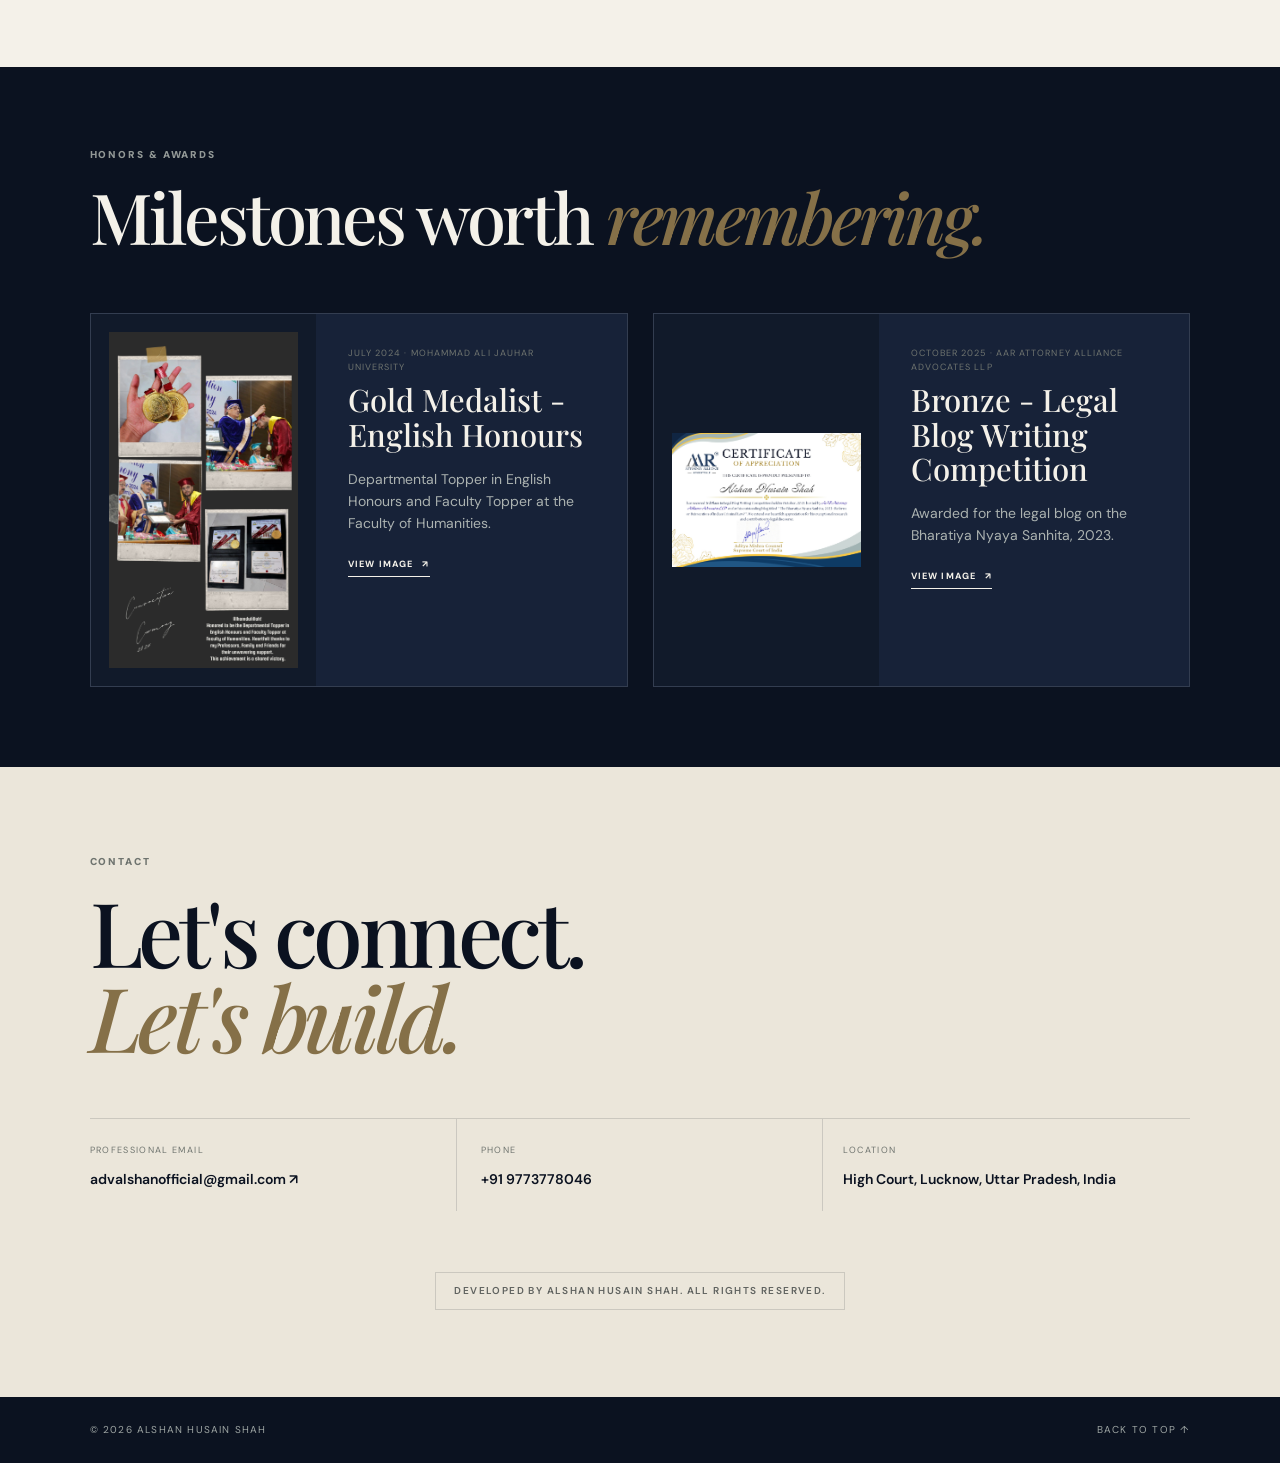
==== commit 64cdd4ff: "Add files via upload" ====
--- a/index.html
+++ b/index.html
@@ -4,7 +4,7 @@
 <meta property="og:site_name" content="Alshan Husain Shah | Legal Portfolio"><meta name="theme-color" content="#0b1220"><title>Alshan Husain Shah | Legal Portfolio</title><link rel="preconnect" href="https://fonts.googleapis.com"><link rel="preconnect" href="https://fonts.gstatic.com" crossorigin><link href="https://fonts.googleapis.com/css2?family=DM+Sans:wght@400;500;600;700&family=Playfair+Display:wght@500;600;700&display=swap" rel="stylesheet"><link rel="stylesheet" href="style.css"></head><body><div class="progress" id="progress"></div>
 <header class="site-header"><a class="brand" href="#hero"><span class="brand-mark"><img src="favicon.png" alt="AHS."></span><span>Alshan Husain Shah | Legal Portfolio</span></a><button class="nav-toggle" id="navToggle" aria-expanded="false" aria-controls="siteNav" aria-label="Open navigation"><span></span><span></span></button><nav class="site-nav" id="siteNav"><a href="#about">About</a><a href="#experience">Experience</a><a href="#education">Education</a><a href="#certifications">Certifications</a><a href="#projects">Projects</a><a href="#skills">Skills</a><a href="#publications">Publications</a><a href="#honors">Honors</a><a href="#contact">Contact</a></nav></header>
 <main>
-<section class="hero" id="hero"><div class="hero-grid"><div class="hero-copy reveal"><p class="eyebrow"><span></span>The Official Legal Portfolio of</p><h1>Alshan<br><em>Husain Shah.</em></h1><p class="hero-lede">Law Graduate and Gold Medalist in English Honours, with Hands-on Experience in High Court Litigation, Drafting, Legal Research and Analytical Legal Writing.</p><div class="hero-actions"><a class="button button-dark" href="#about">Portfolio <span>↗</span></a><a class="button button-light" href="assets/Alshan_Husain_Shah_Resume.pdf" target="_blank" rel="noopener">Resume <span>↗</span></a><a class="button button-light linkedin-button"
+<section class="hero" id="hero"><div class="hero-grid"><div class="hero-copy reveal"><p class="eyebrow"><span></span>The Official Legal Portfolio of</p><h1>Alshan<br><em>Husain Shah.</em></h1><p class="hero-lede">Law Graduate and Gold Medalist in English Honours, with Hands-on Experience in High Court Litigation, Drafting, Legal Research and Analytical Legal Writing.</p><div class="hero-actions"><a class="button button-dark" href="#about">Portfolio <span>↗</span></a><a class="button button-light linkedin-button"
    href="https://www.linkedin.com/in/alshanhs10"
    target="_blank"
    rel="noopener noreferrer"
@@ -706,7 +706,7 @@
     >
 </div><div class="honor-copy"><p>October 2025 · AAR Attorney Alliance Advocates LLP</p><h3>Bronze - Legal Blog Writing Competition</h3><p>Awarded for the legal blog on the Bharatiya Nyaya Sanhita, 2023.</p><button class="text-link">View image <span>↗</span></button></div></article></div></section>
 
-<section class="section contact" id="contact"><div class="contact-inner reveal"><p class="eyebrow">Contact</p><h2>Let's connect.<br><em>Let's build.</em></h2><div class="contact-grid"><a href="mailto:alshanhs10@gmail.com"><span>Email</span><strong>alshanhs10@gmail.com ↗</strong></a><a href="tel:+919773778046"><span>Phone</span><strong>+91 9773778046</strong></a><div><span>Location</span><strong>High Court, Lucknow, Uttar Pradesh, India</strong></div></div></div>
+<section class="section contact" id="contact"><div class="contact-inner reveal"><p class="eyebrow">Contact</p><h2>Let's connect.<br><em>Let's build.</em></h2><div class="contact-grid"><a href="mailto:advalshanofficial@gmail.com"><span>Professional Email</span><strong>advalshanofficial@gmail.com ↗</strong></a><a href="tel:+919773778046"><span>Phone</span><strong>+91 9773778046</strong></a><div><span>Location</span><strong>High Court, Lucknow, Uttar Pradesh, India</strong></div></div></div>
 
 <p class="site-credit">
     <span>Developed by Alshan Husain Shah.</span> <span>All Rights Reserved.</span>
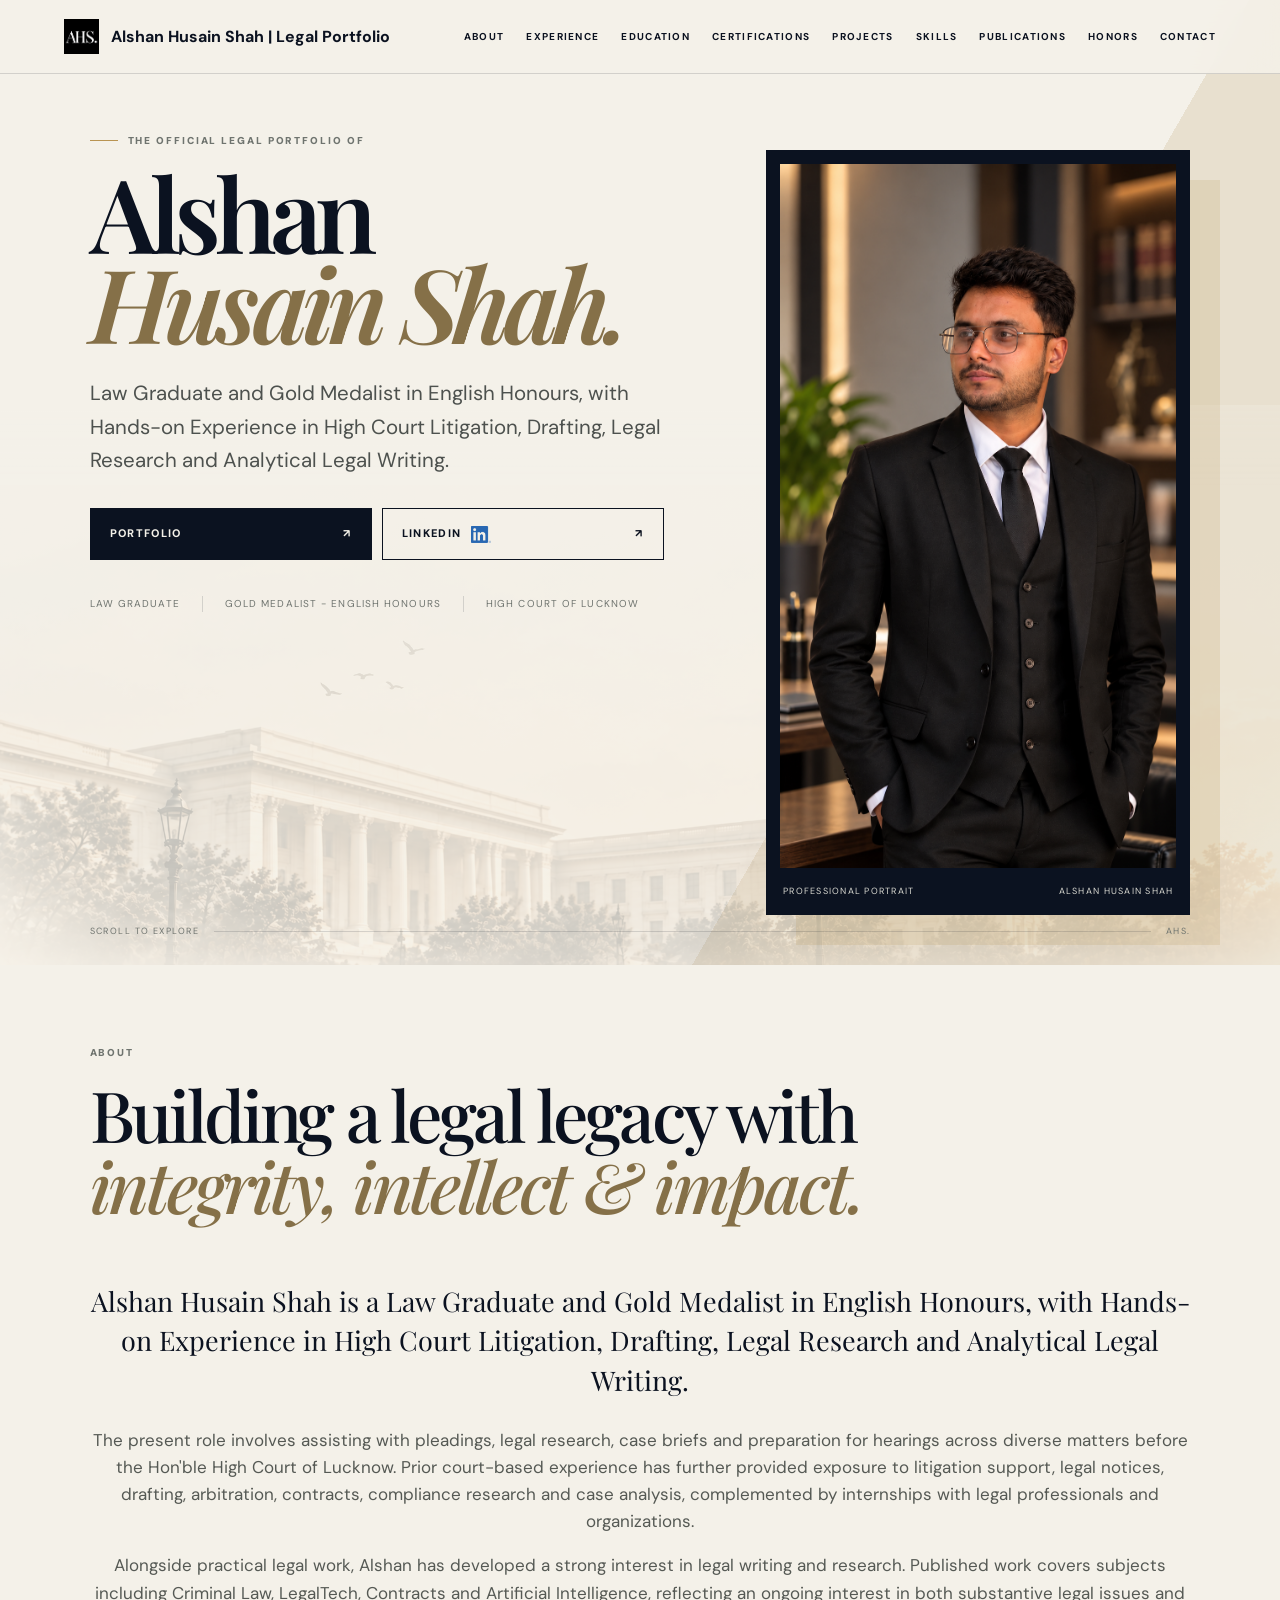
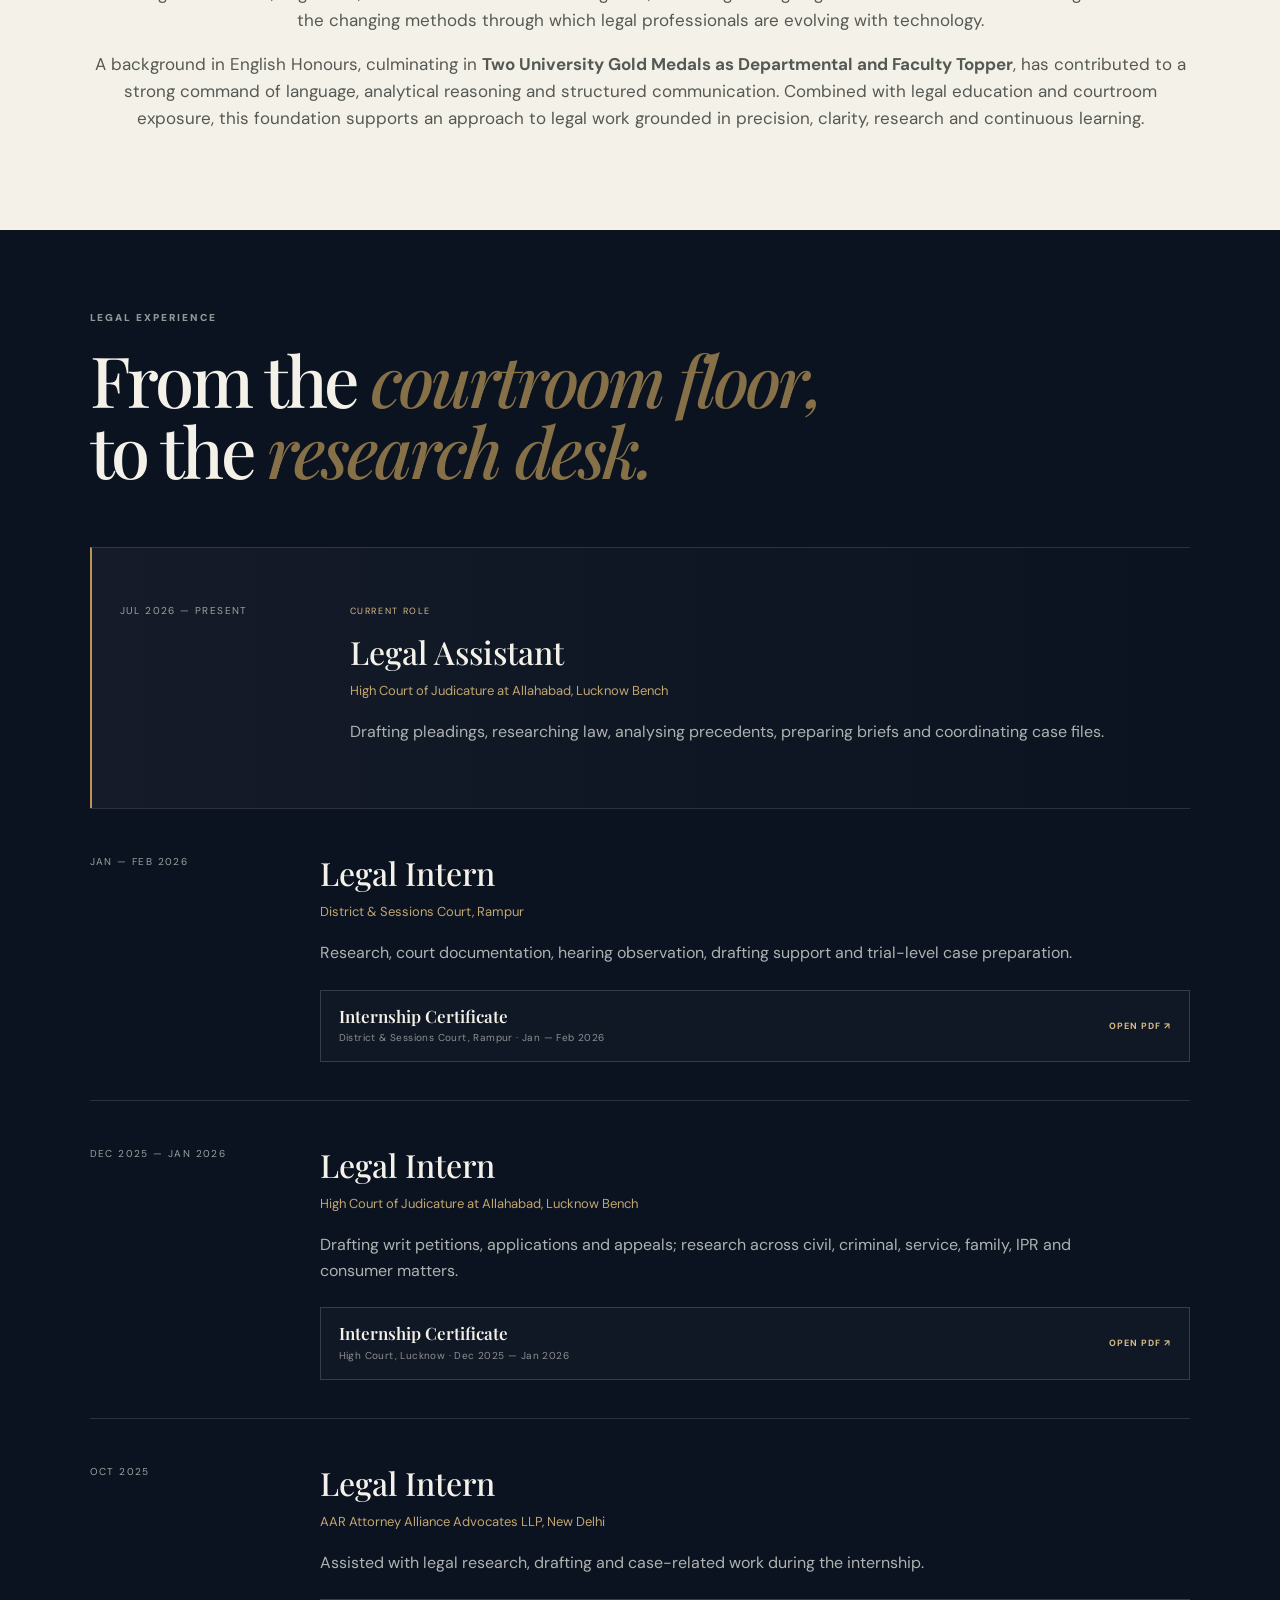
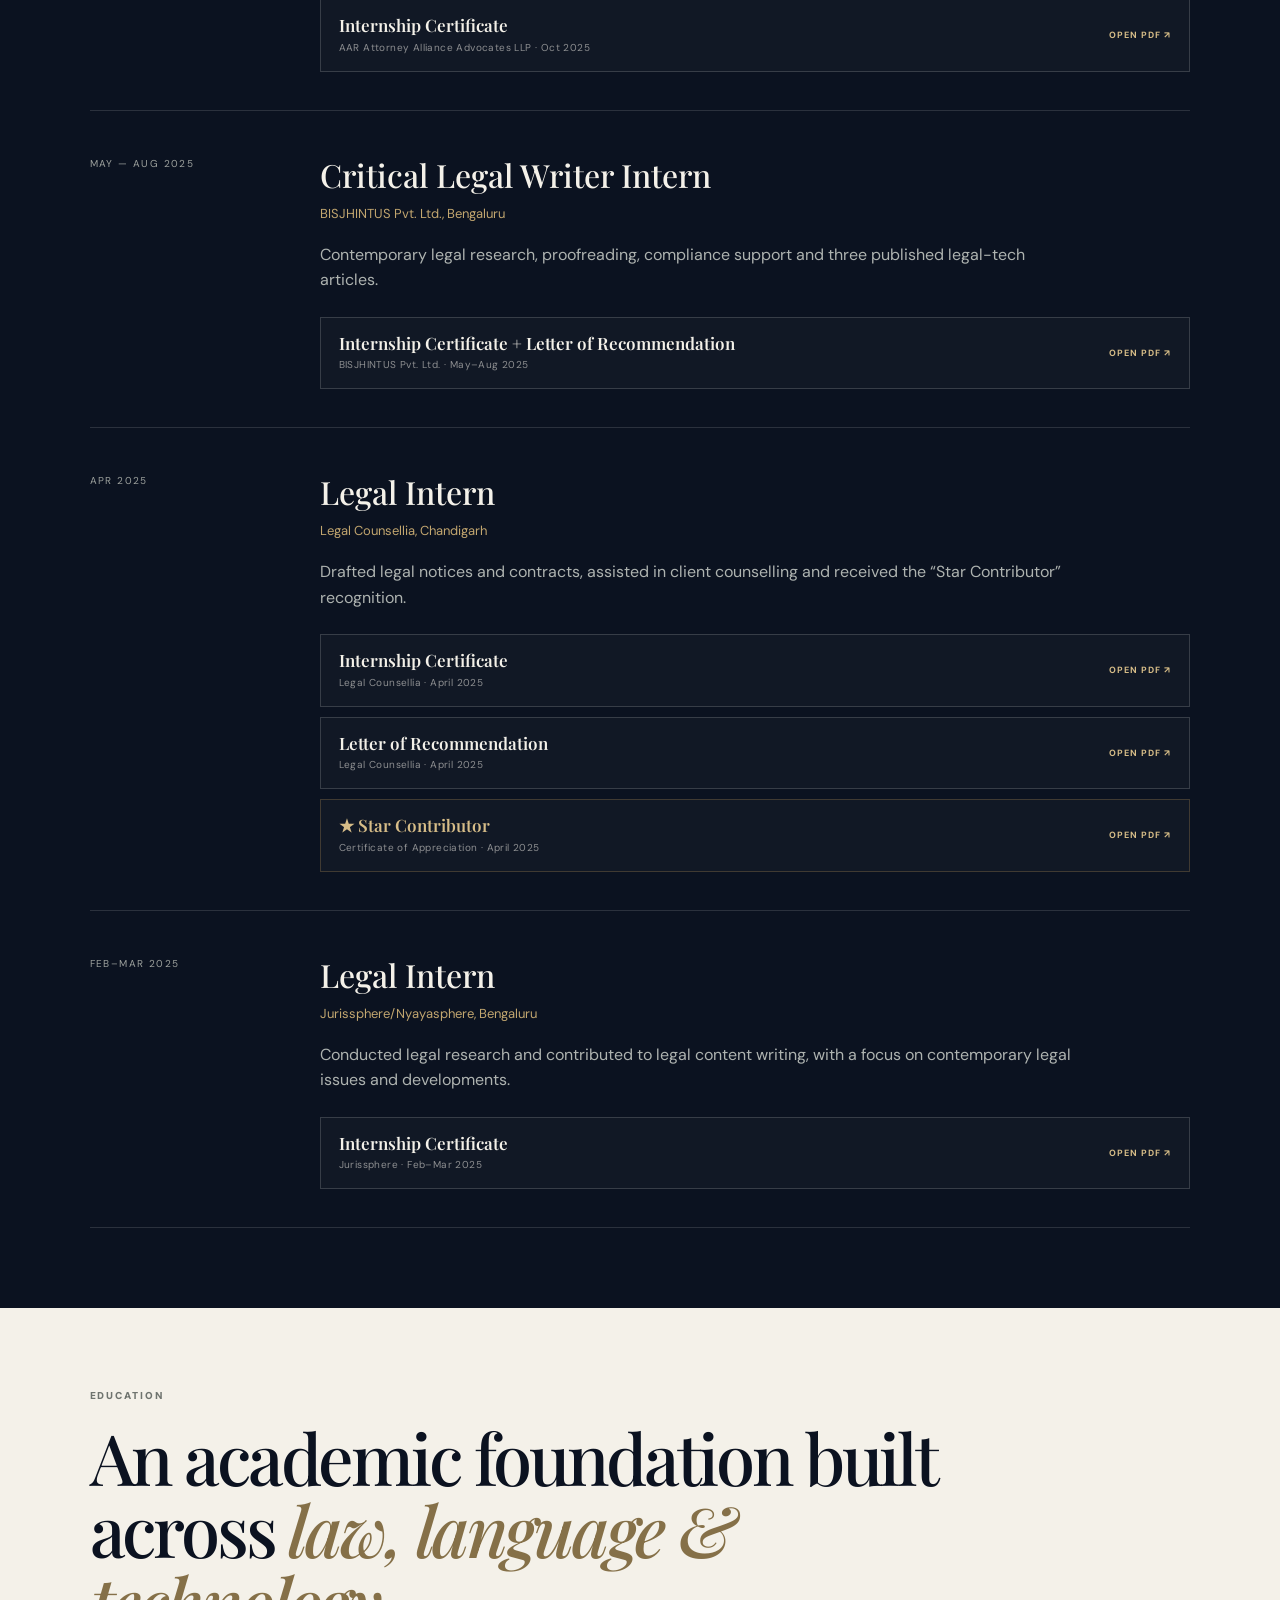
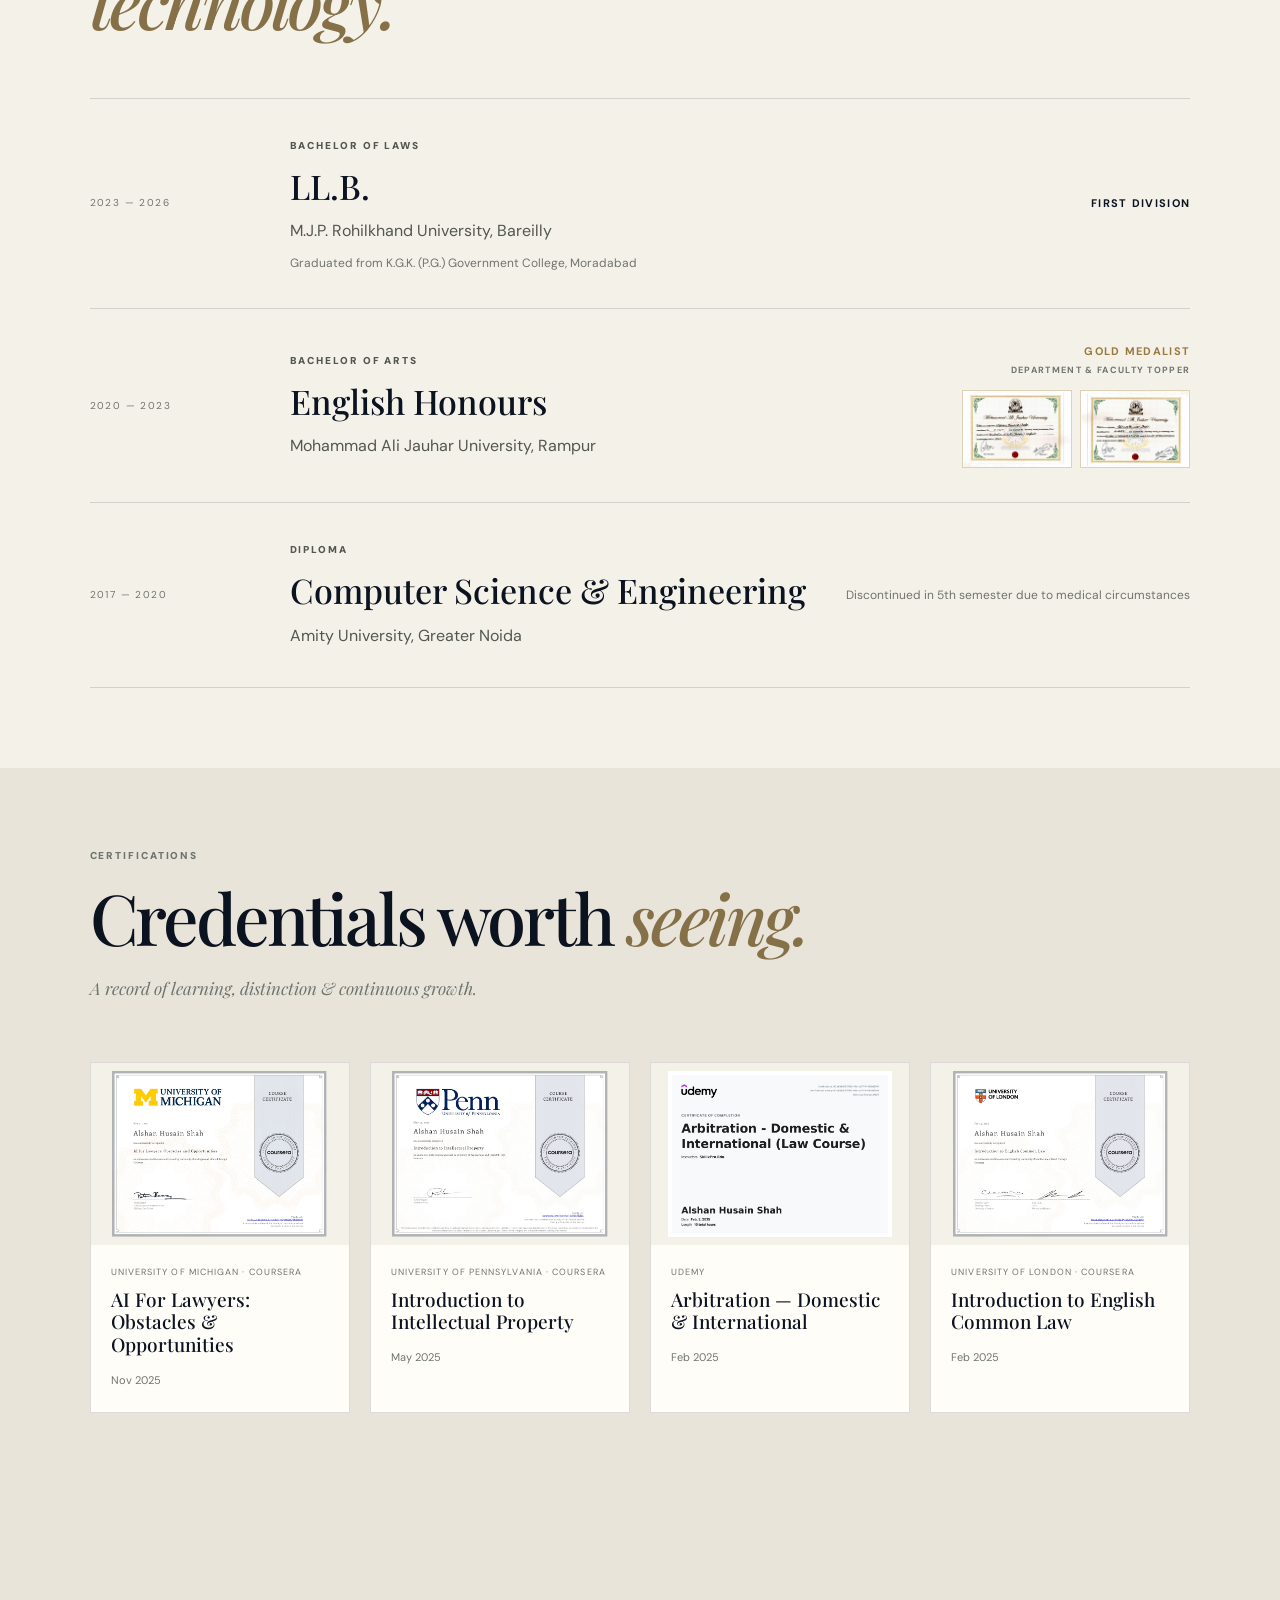
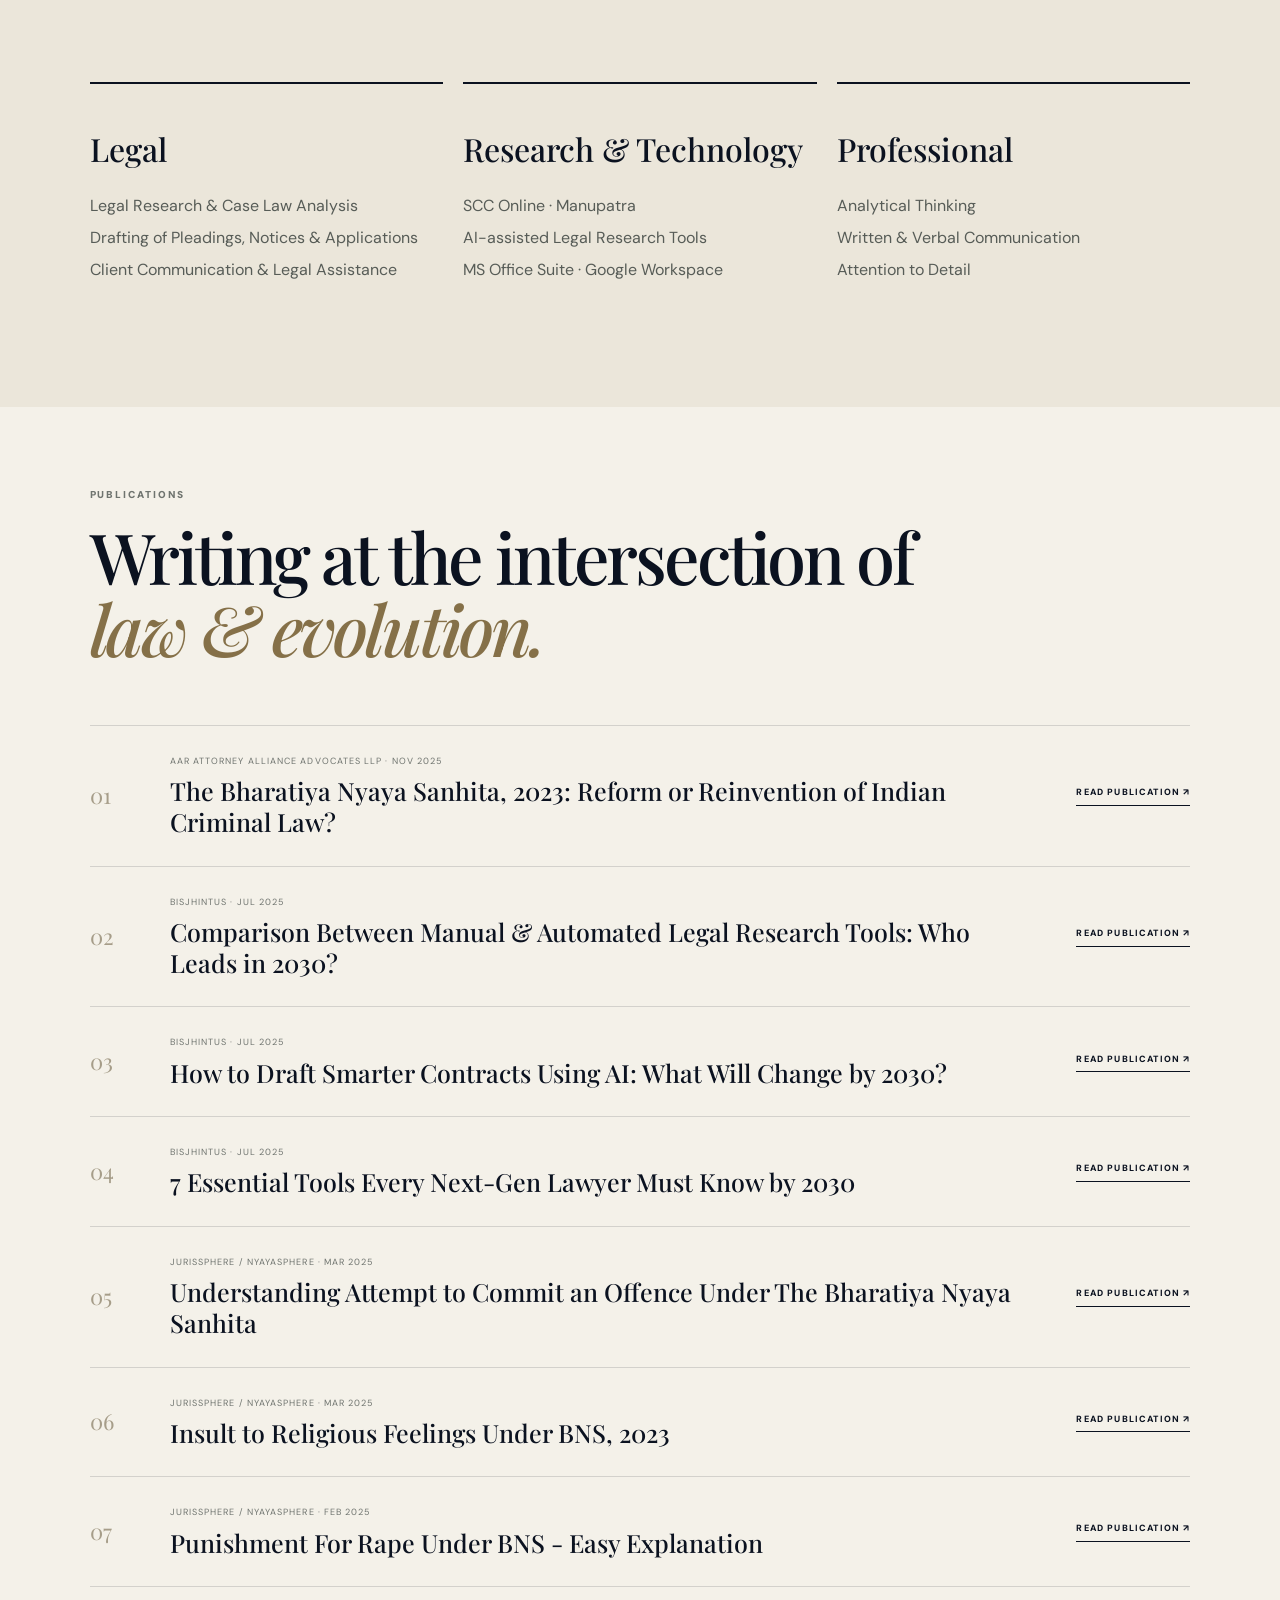
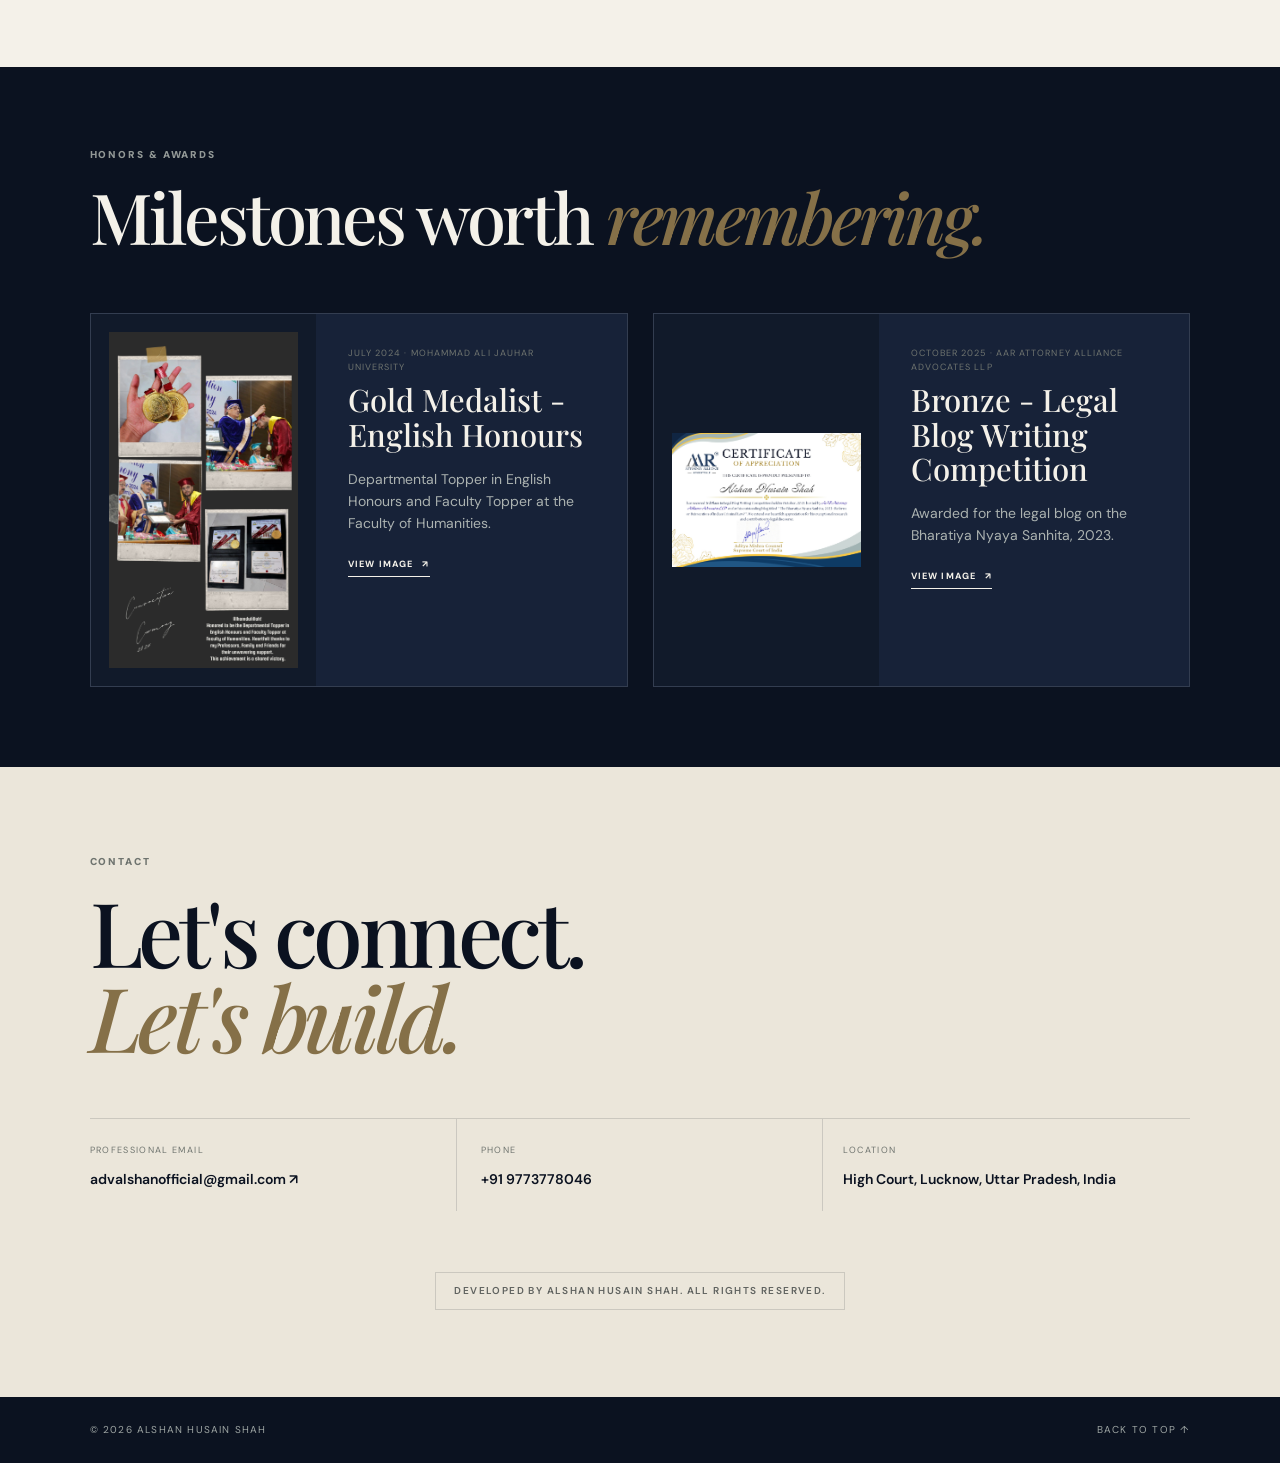
==== commit 2e9428ea: "Add files via upload" ====
--- a/index.html
+++ b/index.html
@@ -4,7 +4,7 @@
 <meta property="og:site_name" content="Alshan Husain Shah | Legal Portfolio"><meta name="theme-color" content="#0b1220"><title>Alshan Husain Shah | Legal Portfolio</title><link rel="preconnect" href="https://fonts.googleapis.com"><link rel="preconnect" href="https://fonts.gstatic.com" crossorigin><link href="https://fonts.googleapis.com/css2?family=DM+Sans:wght@400;500;600;700&family=Playfair+Display:wght@500;600;700&display=swap" rel="stylesheet"><link rel="stylesheet" href="style.css"></head><body><div class="progress" id="progress"></div>
 <header class="site-header"><a class="brand" href="#hero"><span class="brand-mark"><img src="favicon.png" alt="AHS."></span><span>Alshan Husain Shah | Legal Portfolio</span></a><button class="nav-toggle" id="navToggle" aria-expanded="false" aria-controls="siteNav" aria-label="Open navigation"><span></span><span></span></button><nav class="site-nav" id="siteNav"><a href="#about">About</a><a href="#experience">Experience</a><a href="#education">Education</a><a href="#certifications">Certifications</a><a href="#projects">Projects</a><a href="#skills">Skills</a><a href="#publications">Publications</a><a href="#honors">Honors</a><a href="#contact">Contact</a></nav></header>
 <main>
-<section class="hero" id="hero"><div class="hero-grid"><div class="hero-copy reveal"><p class="eyebrow"><span></span>The Official Legal Portfolio of</p><h1>Alshan<br><em>Husain Shah.</em></h1><p class="hero-lede">Law Graduate and Gold Medalist in English Honours, with Hands-on Experience in High Court Litigation, Drafting, Legal Research and Analytical Legal Writing.</p><div class="hero-actions"><a class="button button-dark" href="#about">Portfolio <span>↗</span></a><a class="button button-light linkedin-button"
+<section class="hero" id="hero"><div class="hero-grid"><div class="hero-copy reveal"><p class="eyebrow"><span></span>The Official Legal Portfolio of</p><h1>Alshan<br><em>Husain Shah.</em></h1><p class="hero-lede">Law Graduate and Gold Medalist in English Honours, with Hands-on Experience in High Court Litigation, Drafting, Legal Research and Analytical Legal Writing.</p><div class="hero-actions"><a class="button button-dark" href="#about">Portfolio<span>↗</span></a><a class="button button-light linkedin-button"
    href="https://www.linkedin.com/in/alshanhs10"
    target="_blank"
    rel="noopener noreferrer"
@@ -19,11 +19,11 @@
 
     <span>↗</span>
 </a></div><div class="hero-meta"><span>Law Graduate</span><span>Gold Medalist - English Honours</span><span>HIGH COURT OF LUCKNOW</span></div></div><div class="hero-side reveal delay-1"><div class="portrait-card"
-     data-modal-image="assets/potrait1.png"
+     data-modal-image="assets/alshan-pic1.png"
      data-modal-title="Professional Portrait - Alshan Husain Shah"
      role="button"
      tabindex="0"
-     aria-label="View professional portrait"><div class="portrait-placeholder"><img src="assets/potrait1.png" alt="Alshan Husain Shah — Professional Portrait">
+     aria-label="View professional portrait"><div class="portrait-placeholder"><img src="assets/alshan-pic1.png" alt="Alshan Husain Shah — Professional Portrait">
 </div><div class="portrait-caption"><span>Professional Portrait</span><span>Alshan Husain Shah</span></div></div></div></div><div class="hero-bottom"><span>Scroll to explore</span><span class="scroll-line"></span><span>AHS.</span></div></section>
 <section class="section about" id="about"><div class="section-head reveal"><p class="eyebrow">About</p><h2>Building a legal legacy with <em>integrity, intellect & impact.</em></h2></div><div class="about-grid"><div class="about-copy reveal"><p style="text-align: center;" class="lead">
    Alshan Husain Shah is a Law Graduate and Gold Medalist in English Honours, with Hands-on Experience in High Court Litigation, Drafting, Legal Research and Analytical Legal Writing.
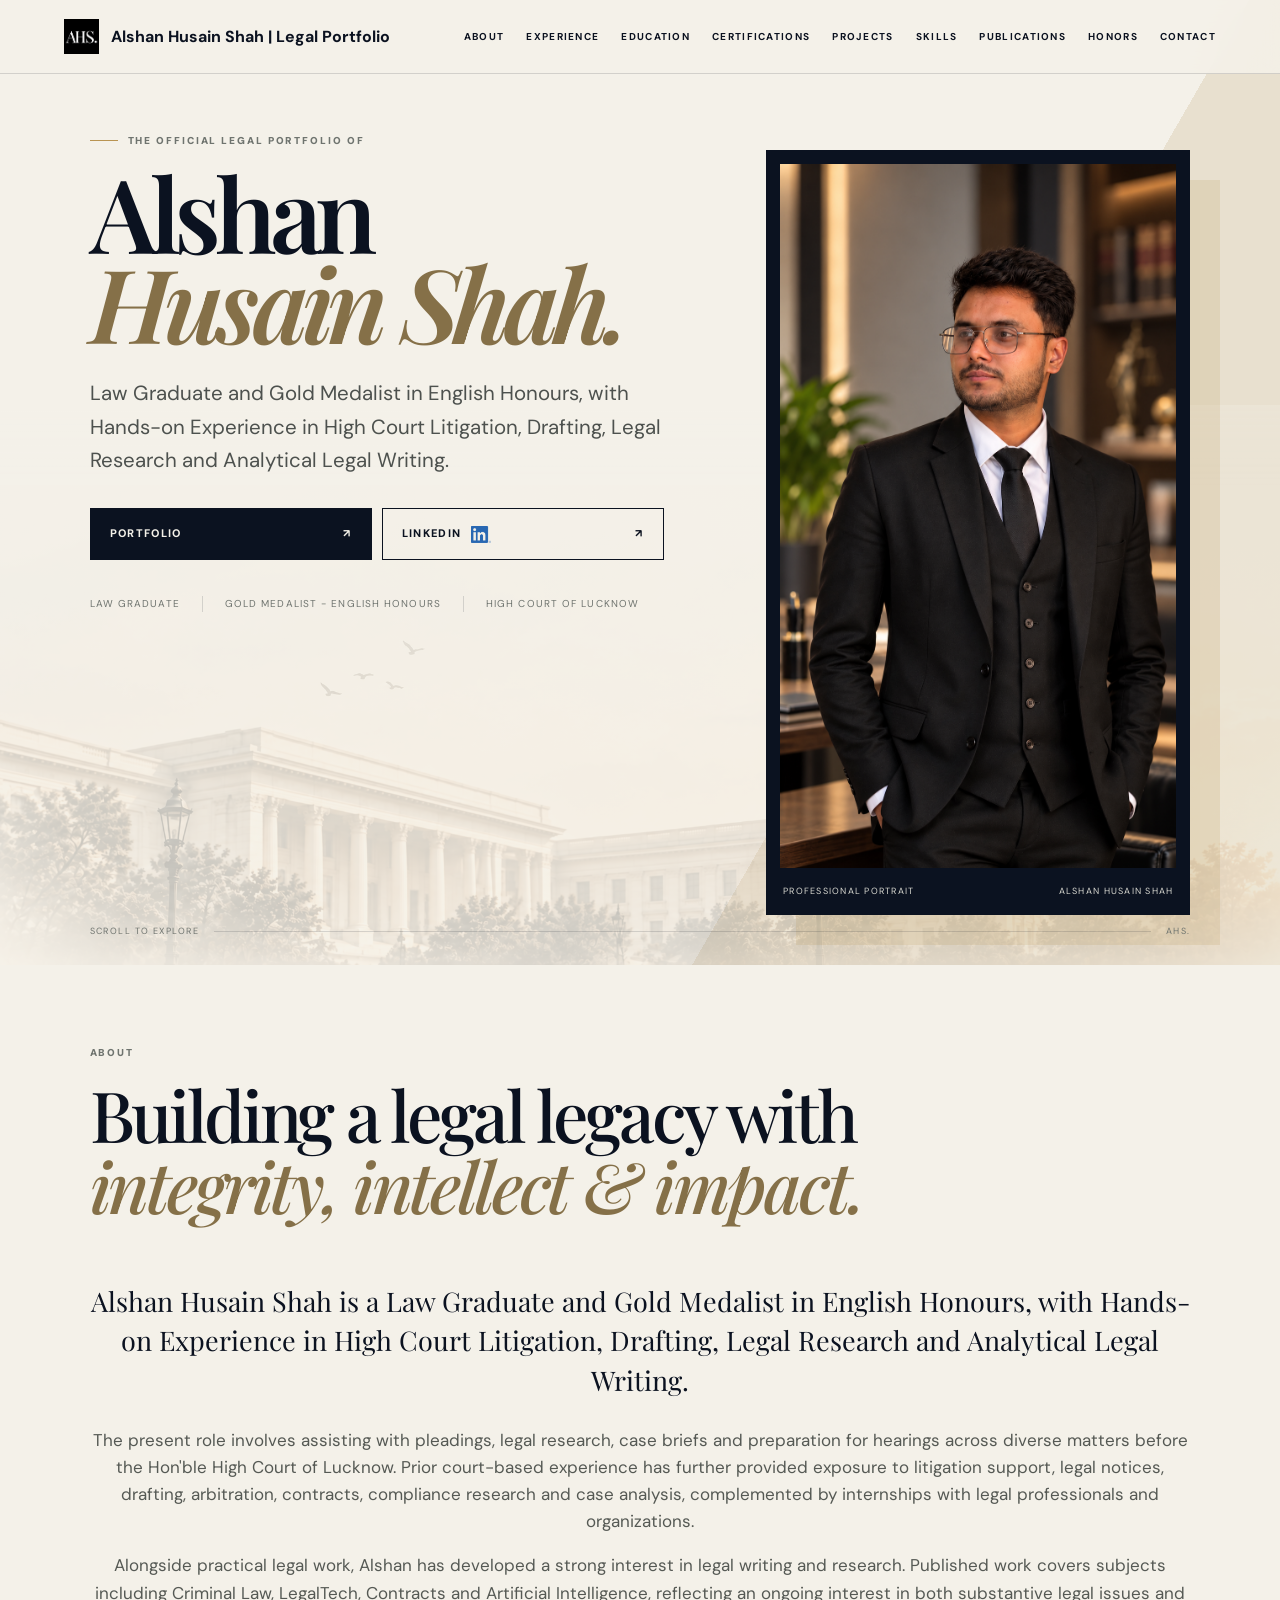
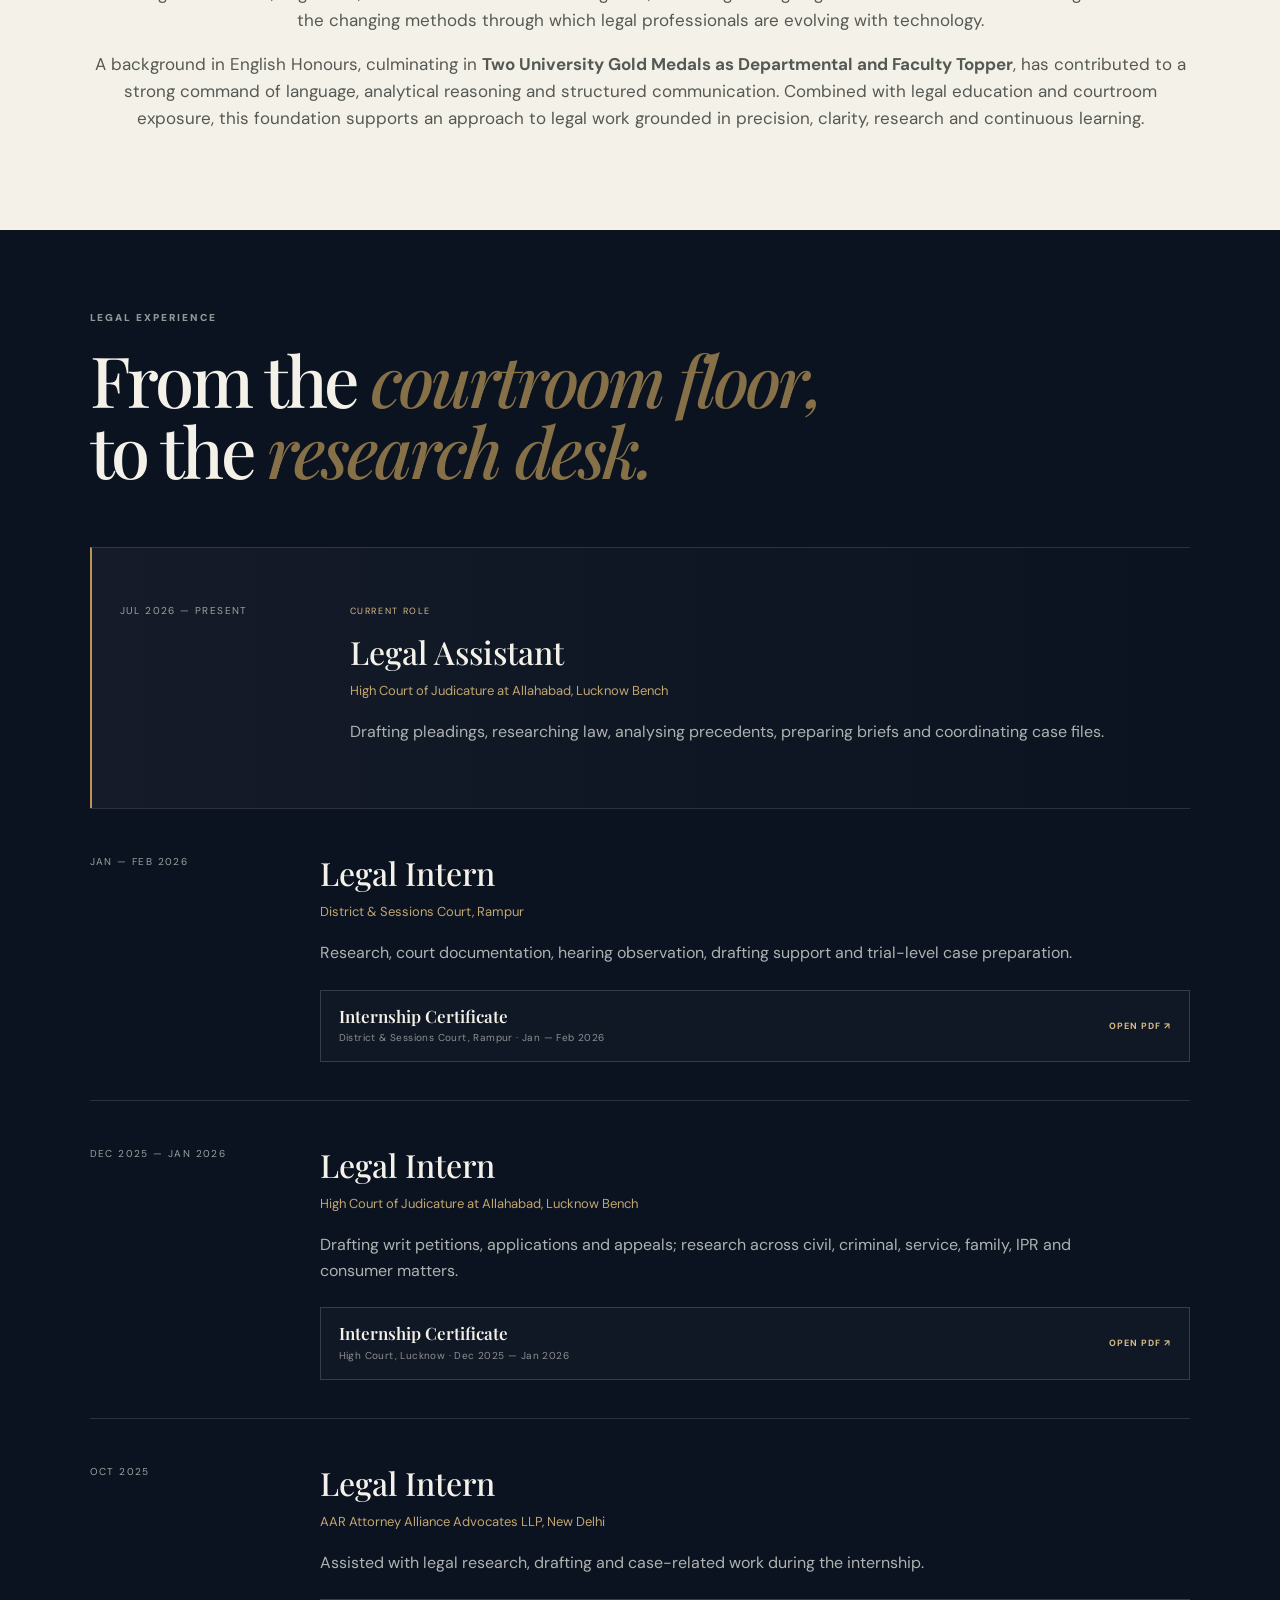
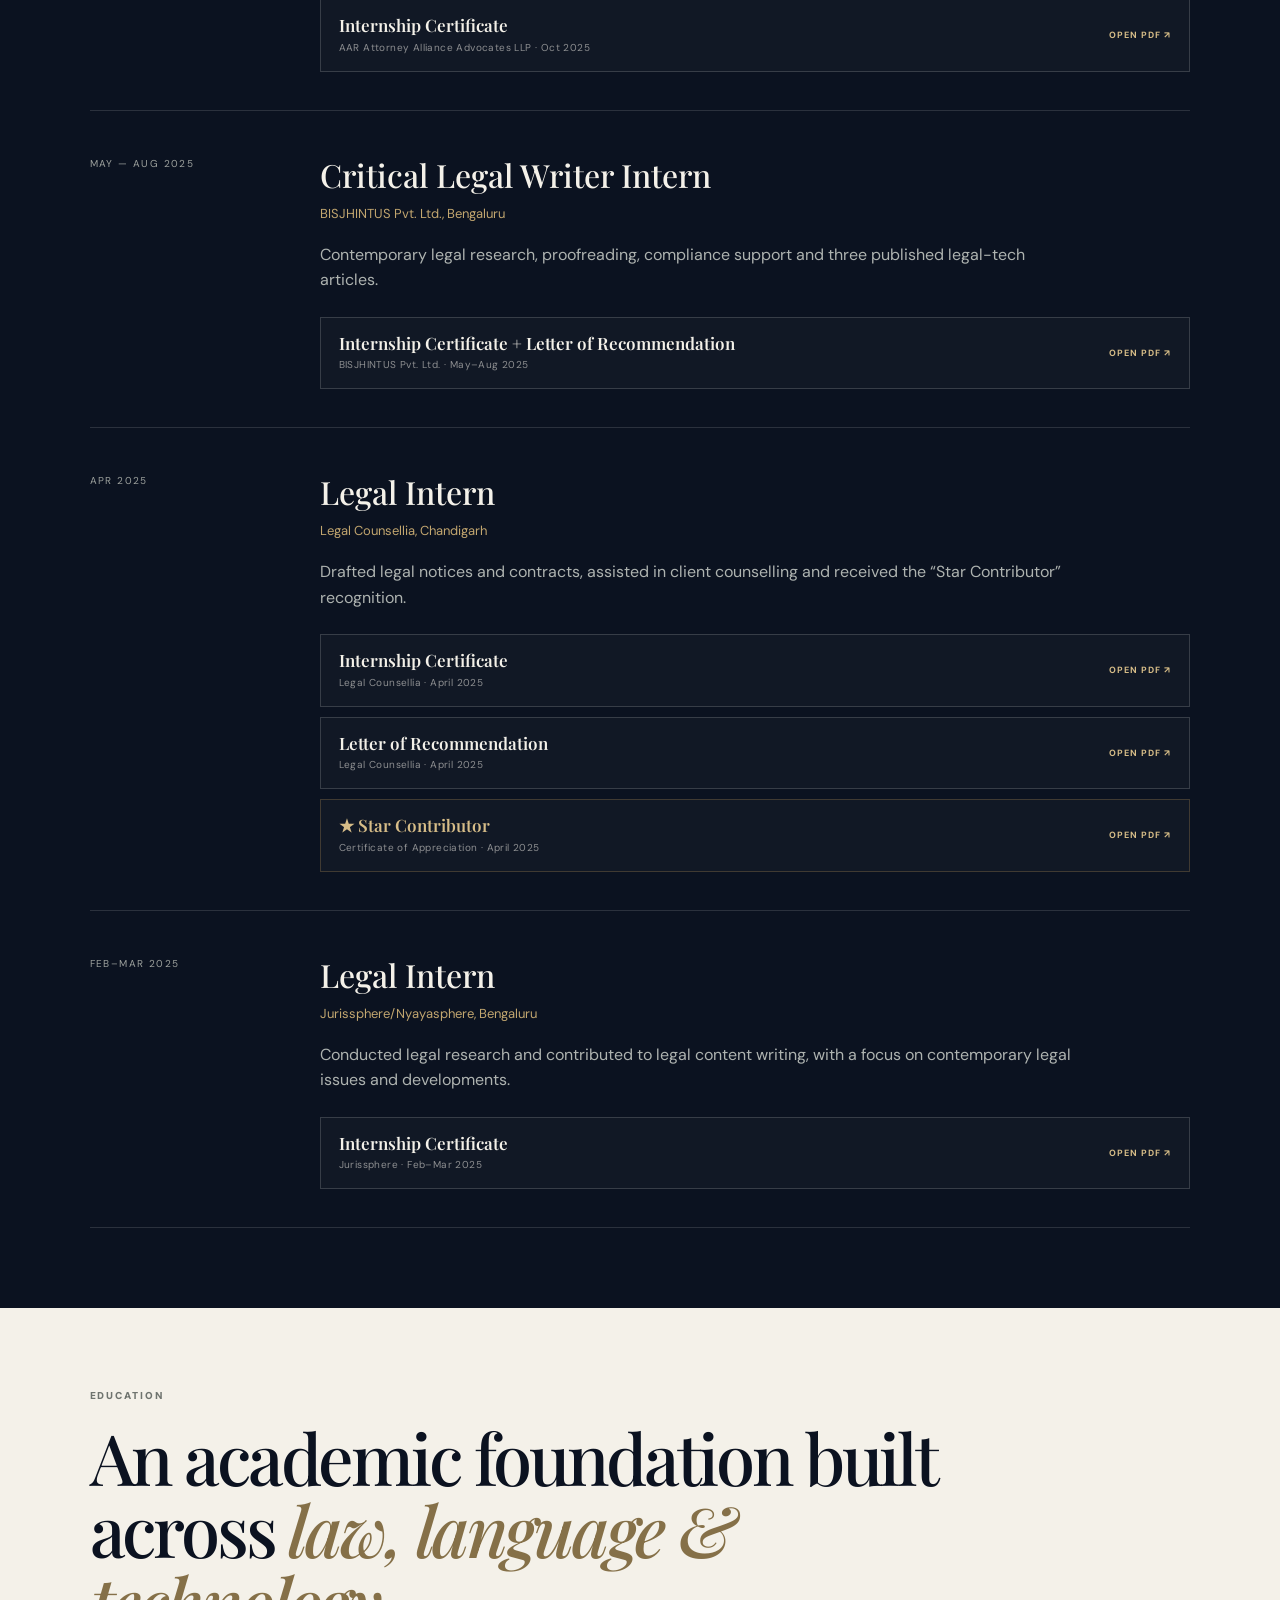
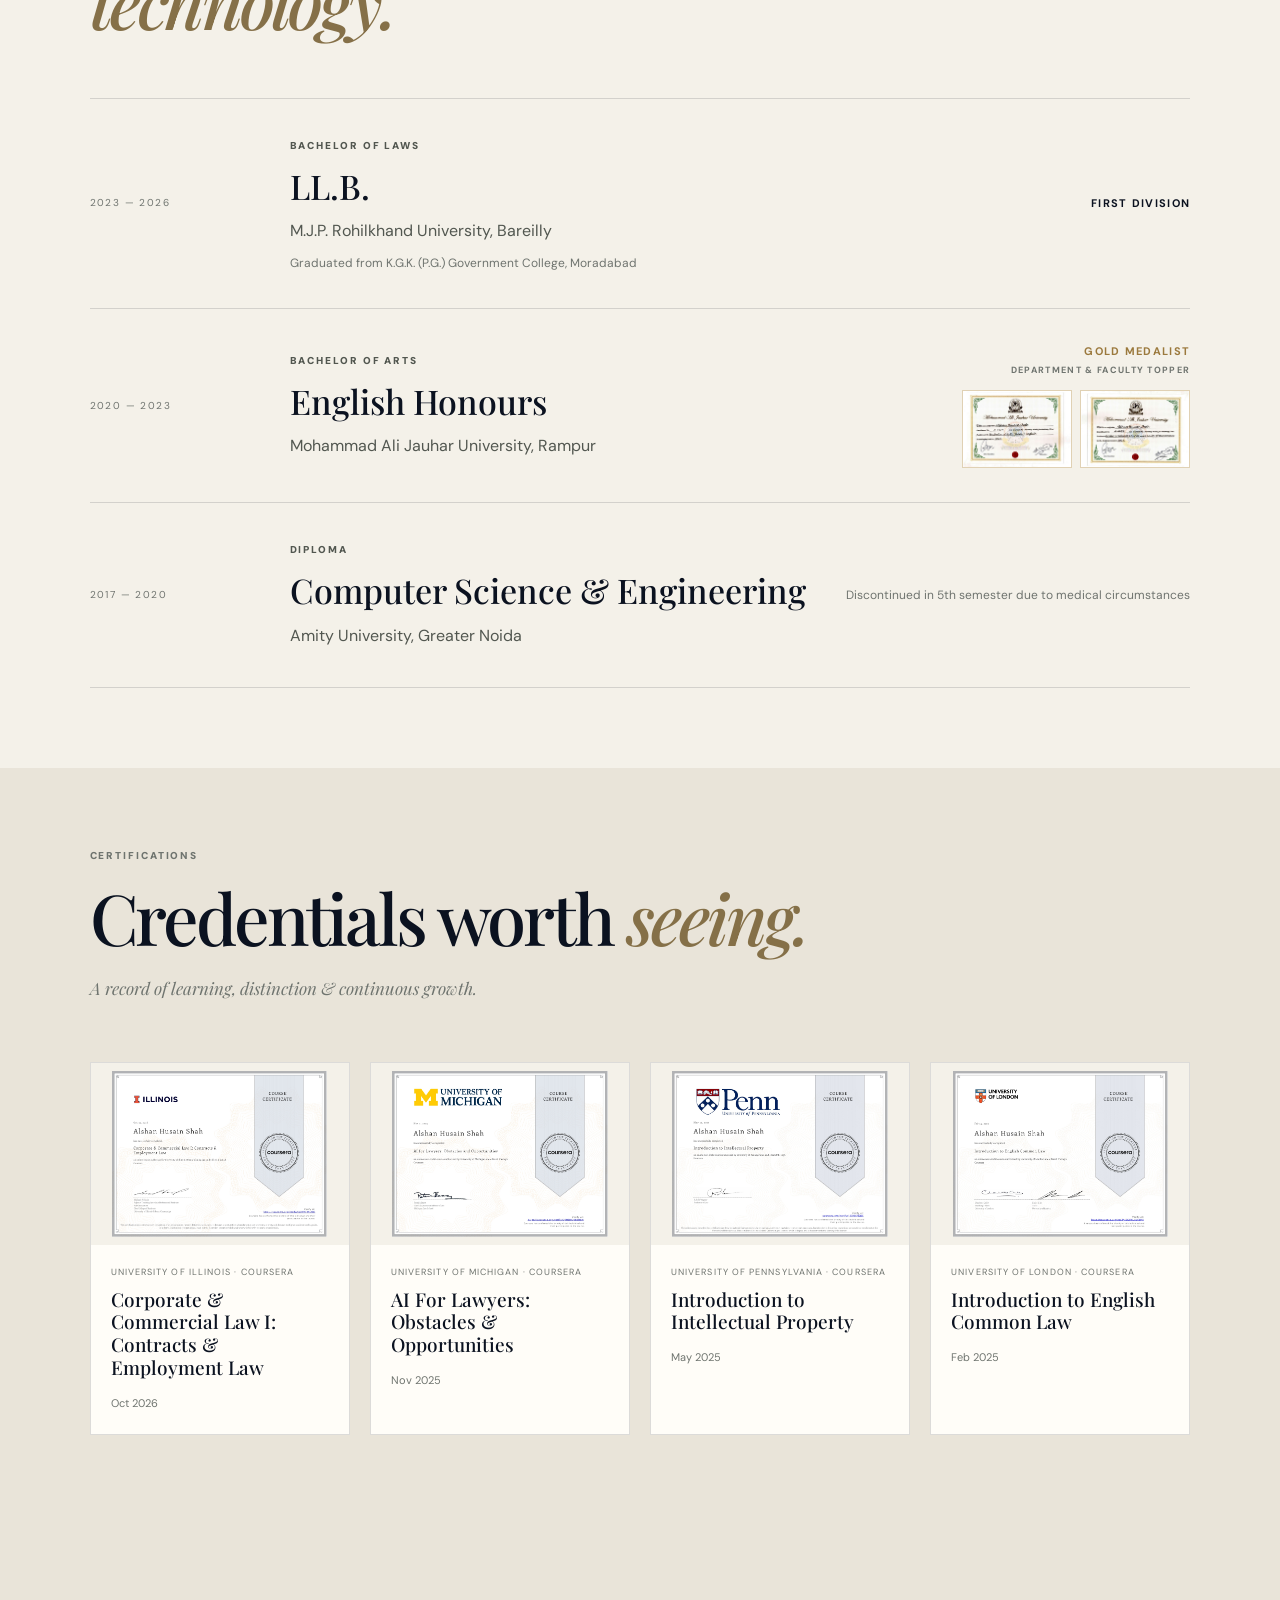
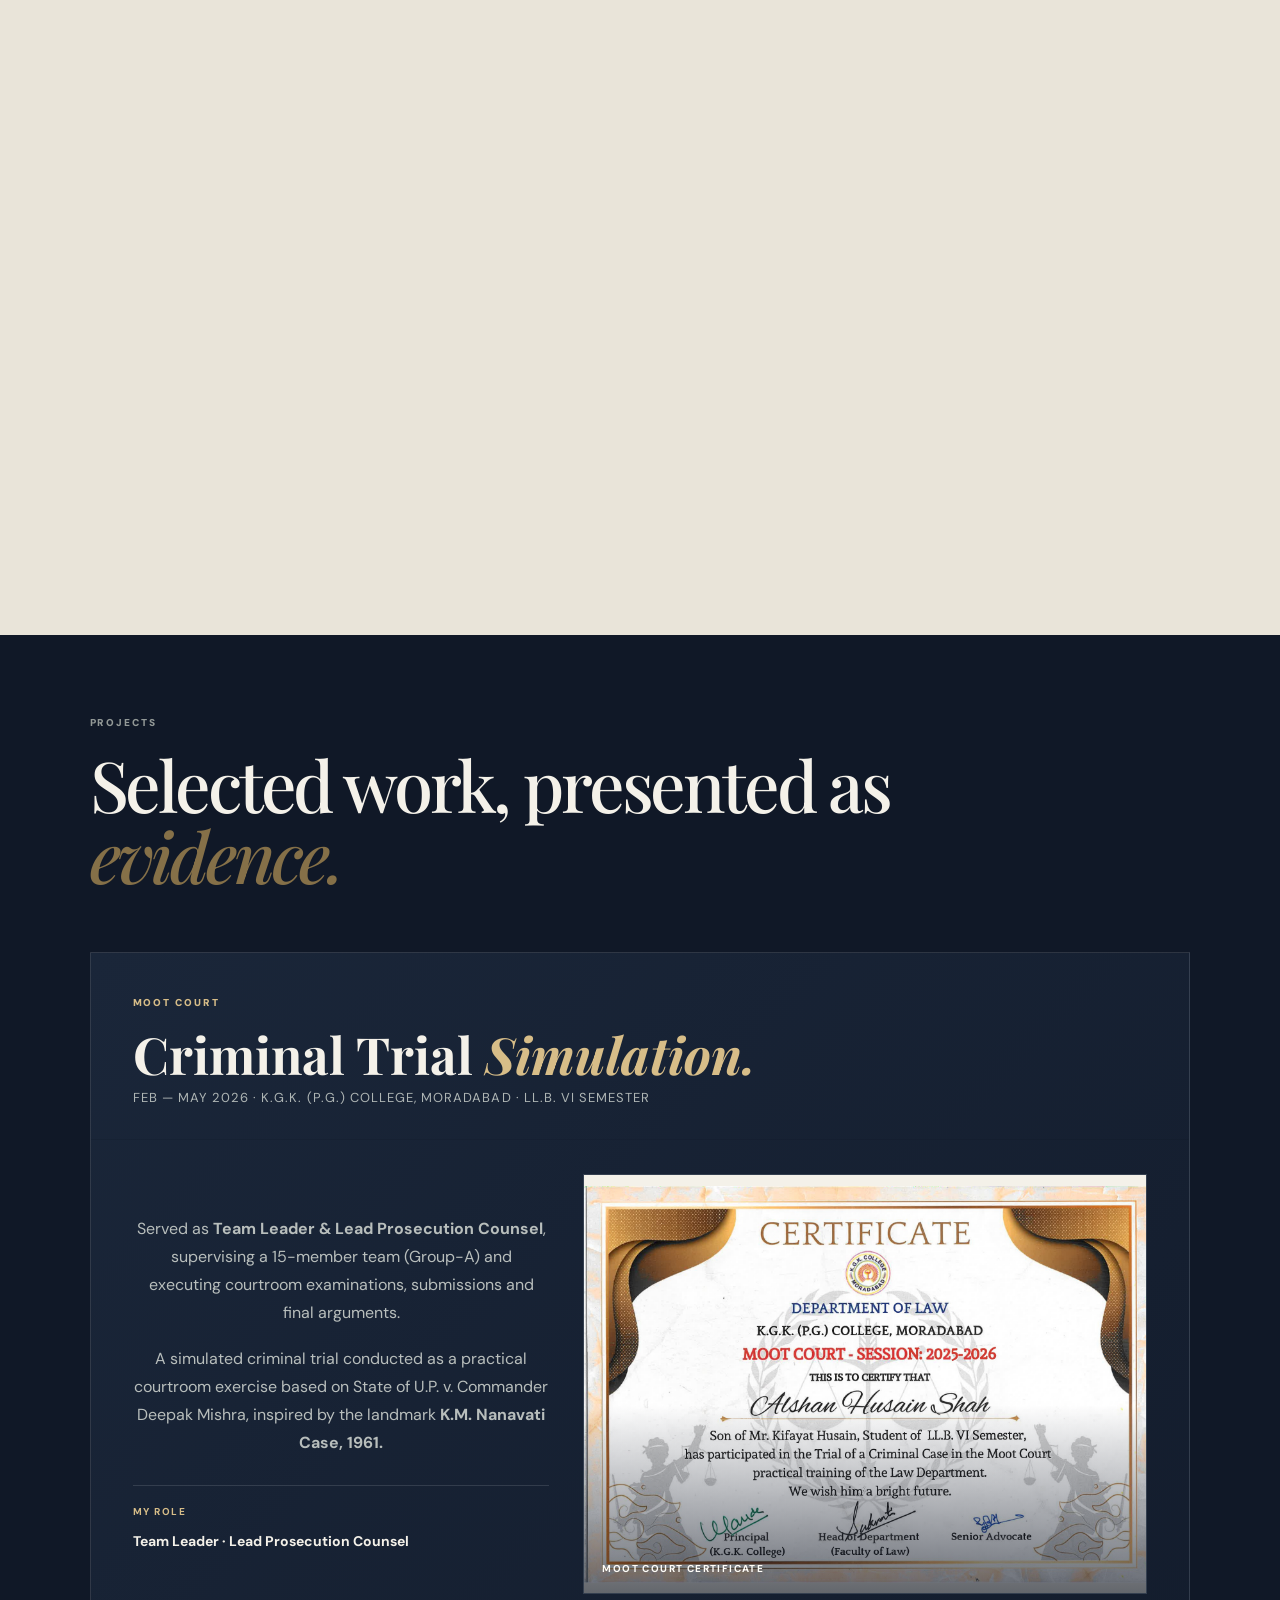
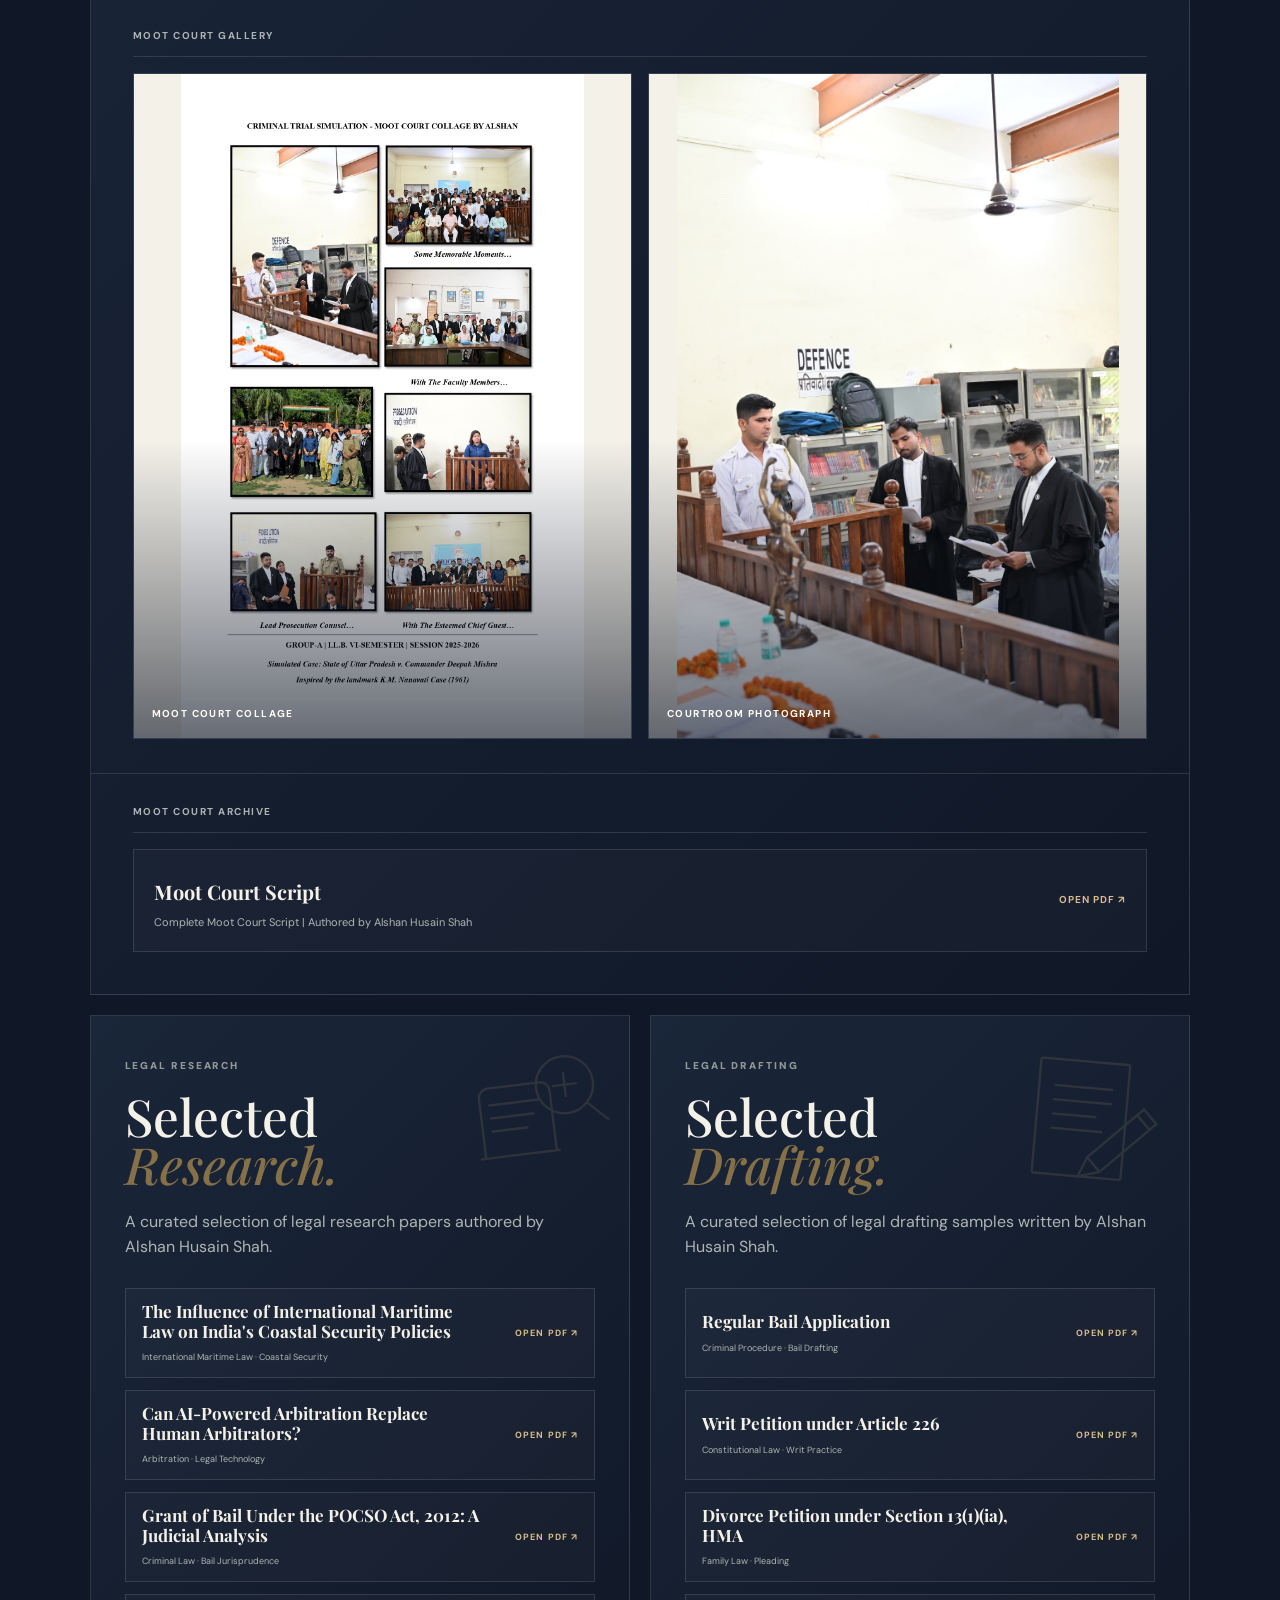
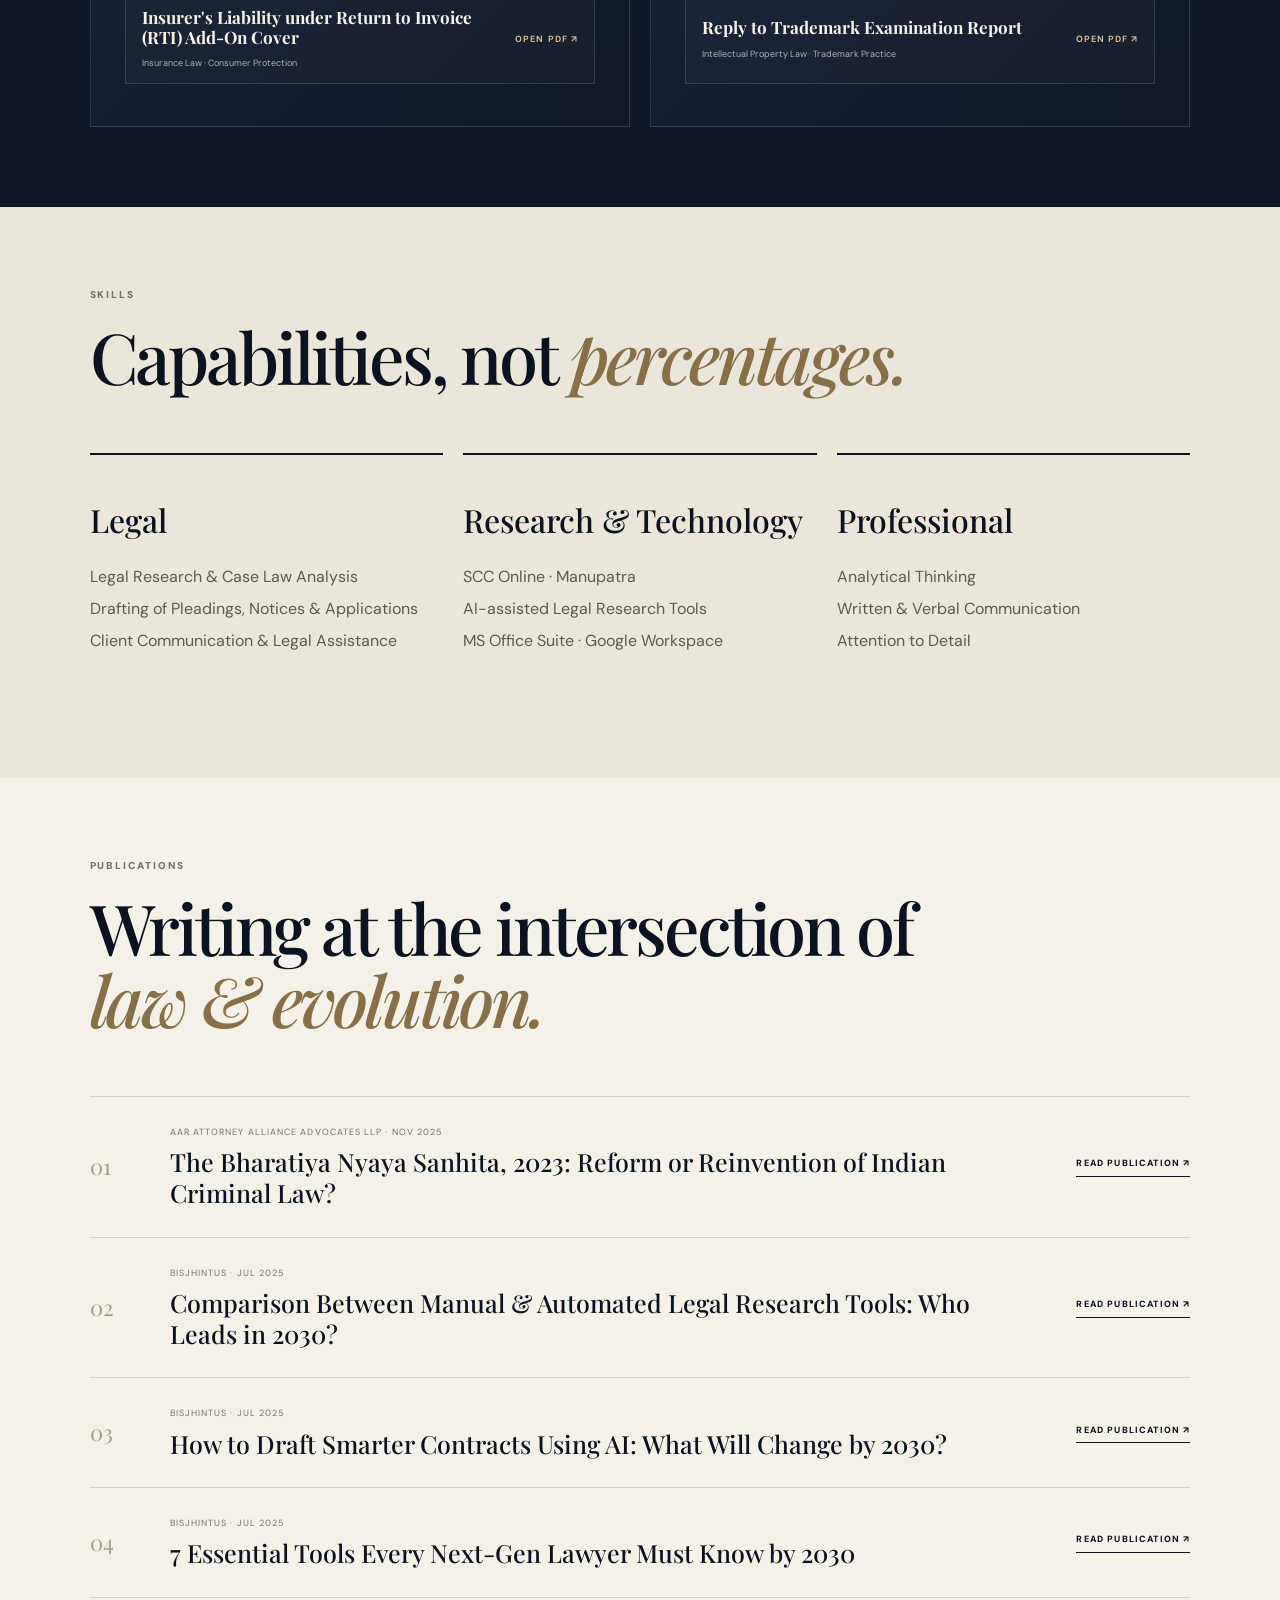
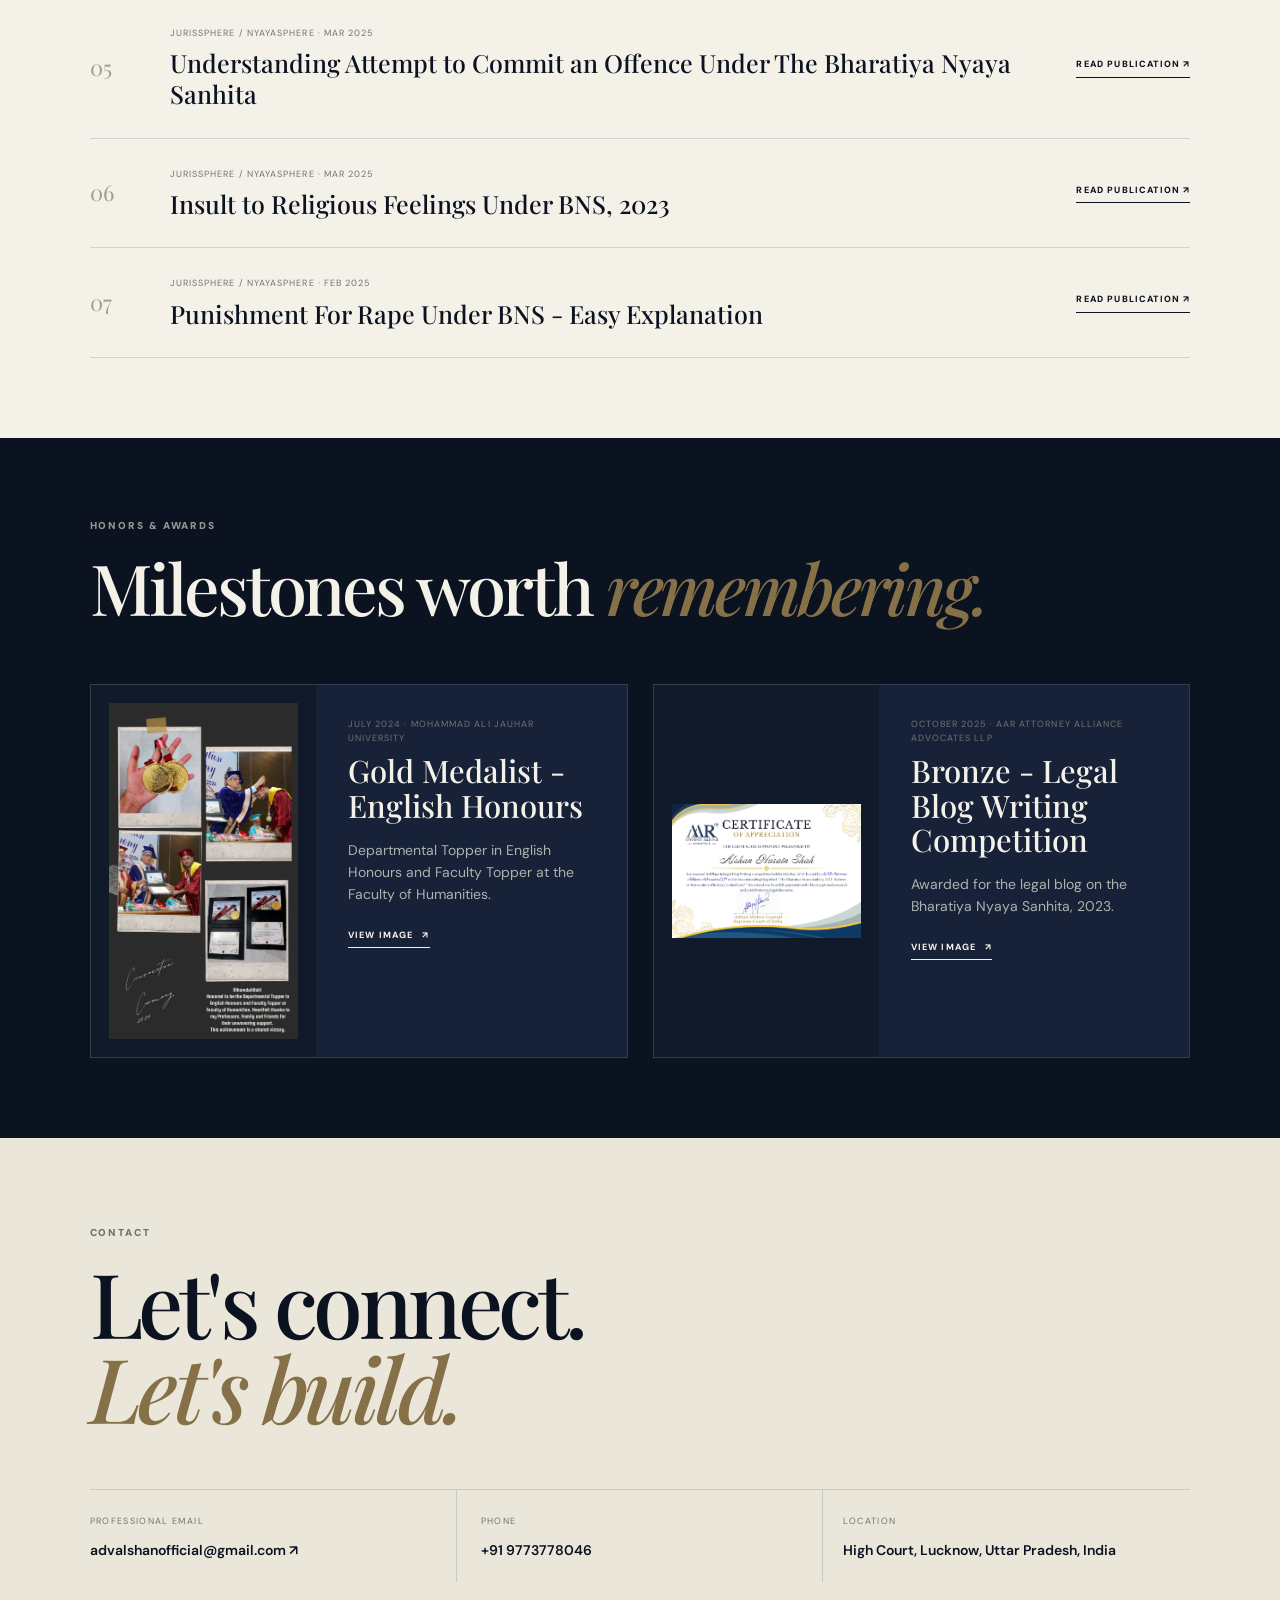
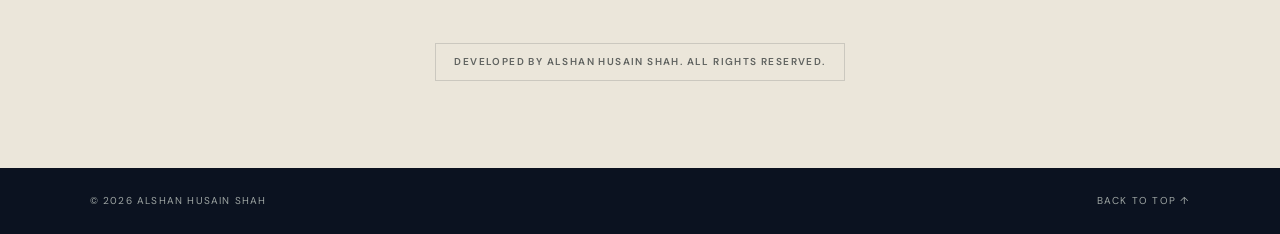
==== commit 5bb8601e: "Add files via upload" ====
--- a/index.html
+++ b/index.html
@@ -311,18 +311,30 @@
     </div>
 </article><article class="education-card reveal"><div class="edu-year">2017 — 2020</div><div><p class="eyebrow">Diploma</p><h3>Computer Science & Engineering</h3><p>Amity University, Greater Noida</p></div><span>Discontinued in 5th semester due to medical circumstances</span></article></div></section>
 <section class="section credentials" id="certifications"><div class="section-head reveal"><p class="eyebrow">Certifications</p><h2>Credentials worth <em>seeing.</em></h2><p class="section-note certification-note">A record of learning, distinction & continuous growth.</p></div><div class="certificate-grid">
-<div class="certificate-card reveal" data-modal-image="assets/certificates/ai-for-lawyers.jpg" data-modal-title="AI For Lawyers: Obstacles & Opportunities"><div class="certificate-media">
+<div class="certificate-card reveal" data-modal-image="assets/certificates/corporate-commercial-law-illinois.jpg" data-modal-title="Corporate & Commercial Law I: Contracts & Employment Law">
+    <div class="certificate-media">
+        <img src="assets/certificates/corporate-commercial-law-illinois.jpg" alt="Corporate & Commercial Law I: Contracts & Employment Law certificate">
+    </div>
+    <div class="certificate-info">
+        <p>University of Illinois · Coursera</p>
+        <h3>Corporate & Commercial Law I: Contracts & Employment Law</h3>
+        <span>Oct 2026</span>
+    </div>
+</div>
+
+    <div class="certificate-card reveal" data-modal-image="assets/certificates/ai-for-lawyers.jpg" data-modal-title="AI For Lawyers: Obstacles & Opportunities"><div class="certificate-media">
     <img src="assets/certificates/ai-for-lawyers.jpg" alt="AI For Lawyers: Obstacles & Opportunities certificate">
 </div><div class="certificate-info"><p>University of Michigan · Coursera</p><h3>AI For Lawyers: Obstacles & Opportunities</h3><span>Nov 2025</span></div></div>
 <div class="certificate-card reveal" data-modal-image="assets/certificates/introduction-to-ip.jpg" data-modal-title="Introduction to Intellectual Property"><div class="certificate-media">
     <img src="assets/certificates/introduction-to-ip.jpg" alt="Introduction To Intellectual Property certificate">
 </div><div class="certificate-info"><p>University of Pennsylvania · Coursera</p><h3>Introduction to Intellectual Property</h3><span>May 2025</span></div></div>
+<div class="certificate-card reveal" data-modal-image="assets/certificates/common-law.jpg" data-modal-title="Introduction to English Common Law"><div class="certificate-media">
+    <img src="assets/certificates/common-law.jpg" alt="Introduction to English Common Law certificate">
+</div><div class="certificate-info"><p>University of London · Coursera</p><h3>Introduction to English Common Law</h3><span>Feb 2025</span></div></div>
 <div class="certificate-card reveal" data-modal-image="assets/certificates/arbitration.jpg" data-modal-title="Arbitration — Domestic & International"><div class="certificate-media">
     <img src="assets/certificates/arbitration.jpg" alt="Arbitration — Domestic & International certificate">
 </div><div class="certificate-info"><p>Udemy</p><h3>Arbitration — Domestic & International</h3><span>Feb 2025</span></div></div>
-<div class="certificate-card reveal" data-modal-image="assets/certificates/common-law.jpg" data-modal-title="Introduction to English Common Law"><div class="certificate-media">
-    <img src="assets/certificates/common-law.jpg" alt="Introduction to English Common Law certificate">
-</div><div class="certificate-info"><p>University of London · Coursera</p><h3>Introduction to English Common Law</h3><span>Feb 2025</span></div></div>
+
 <div class="certificate-card reveal" data-modal-image="assets/certificates/legal-drafting.jpg" data-modal-title="Legal Draftings | Pleadings, Affidavits, Applications, etc."><div class="certificate-media">
     <img src="assets/certificates/legal-drafting.jpg"
          alt="Legal Draftings | Pleadings, Affidavits, Applications, etc. certificate">
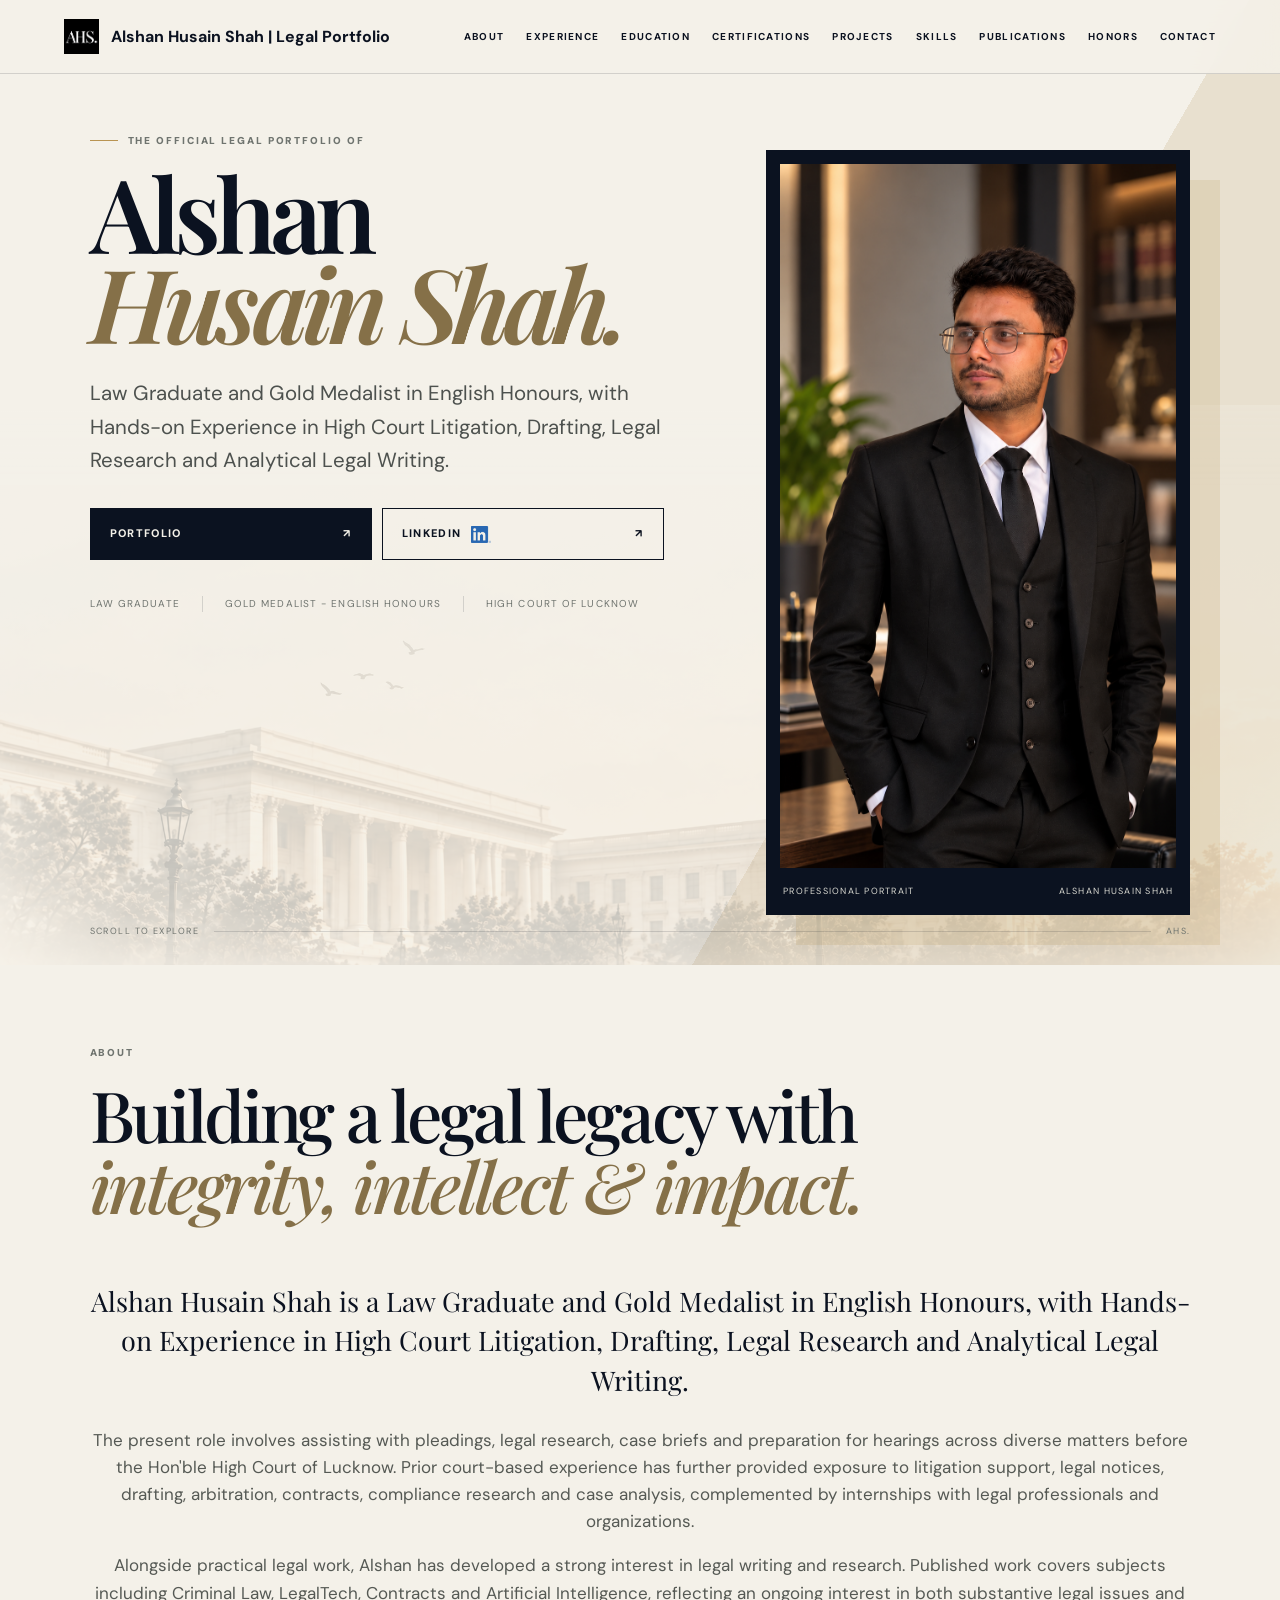
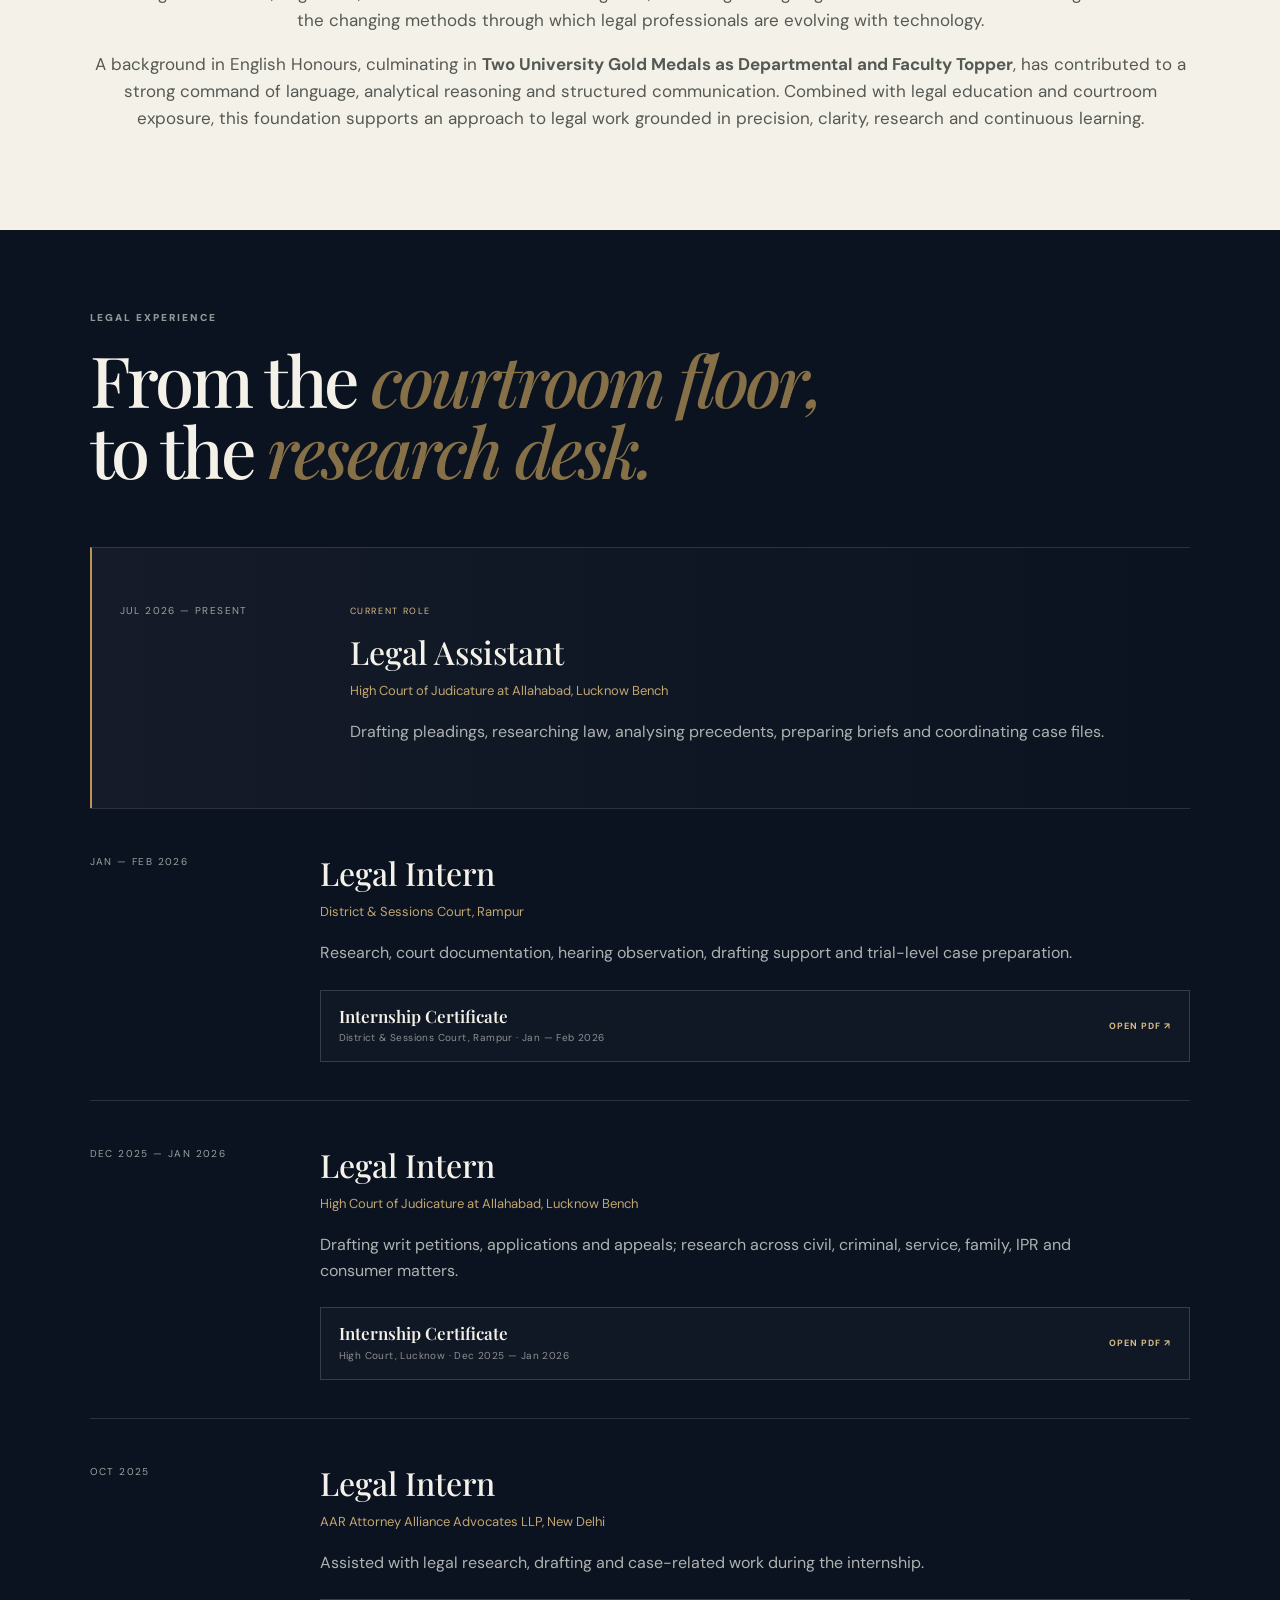
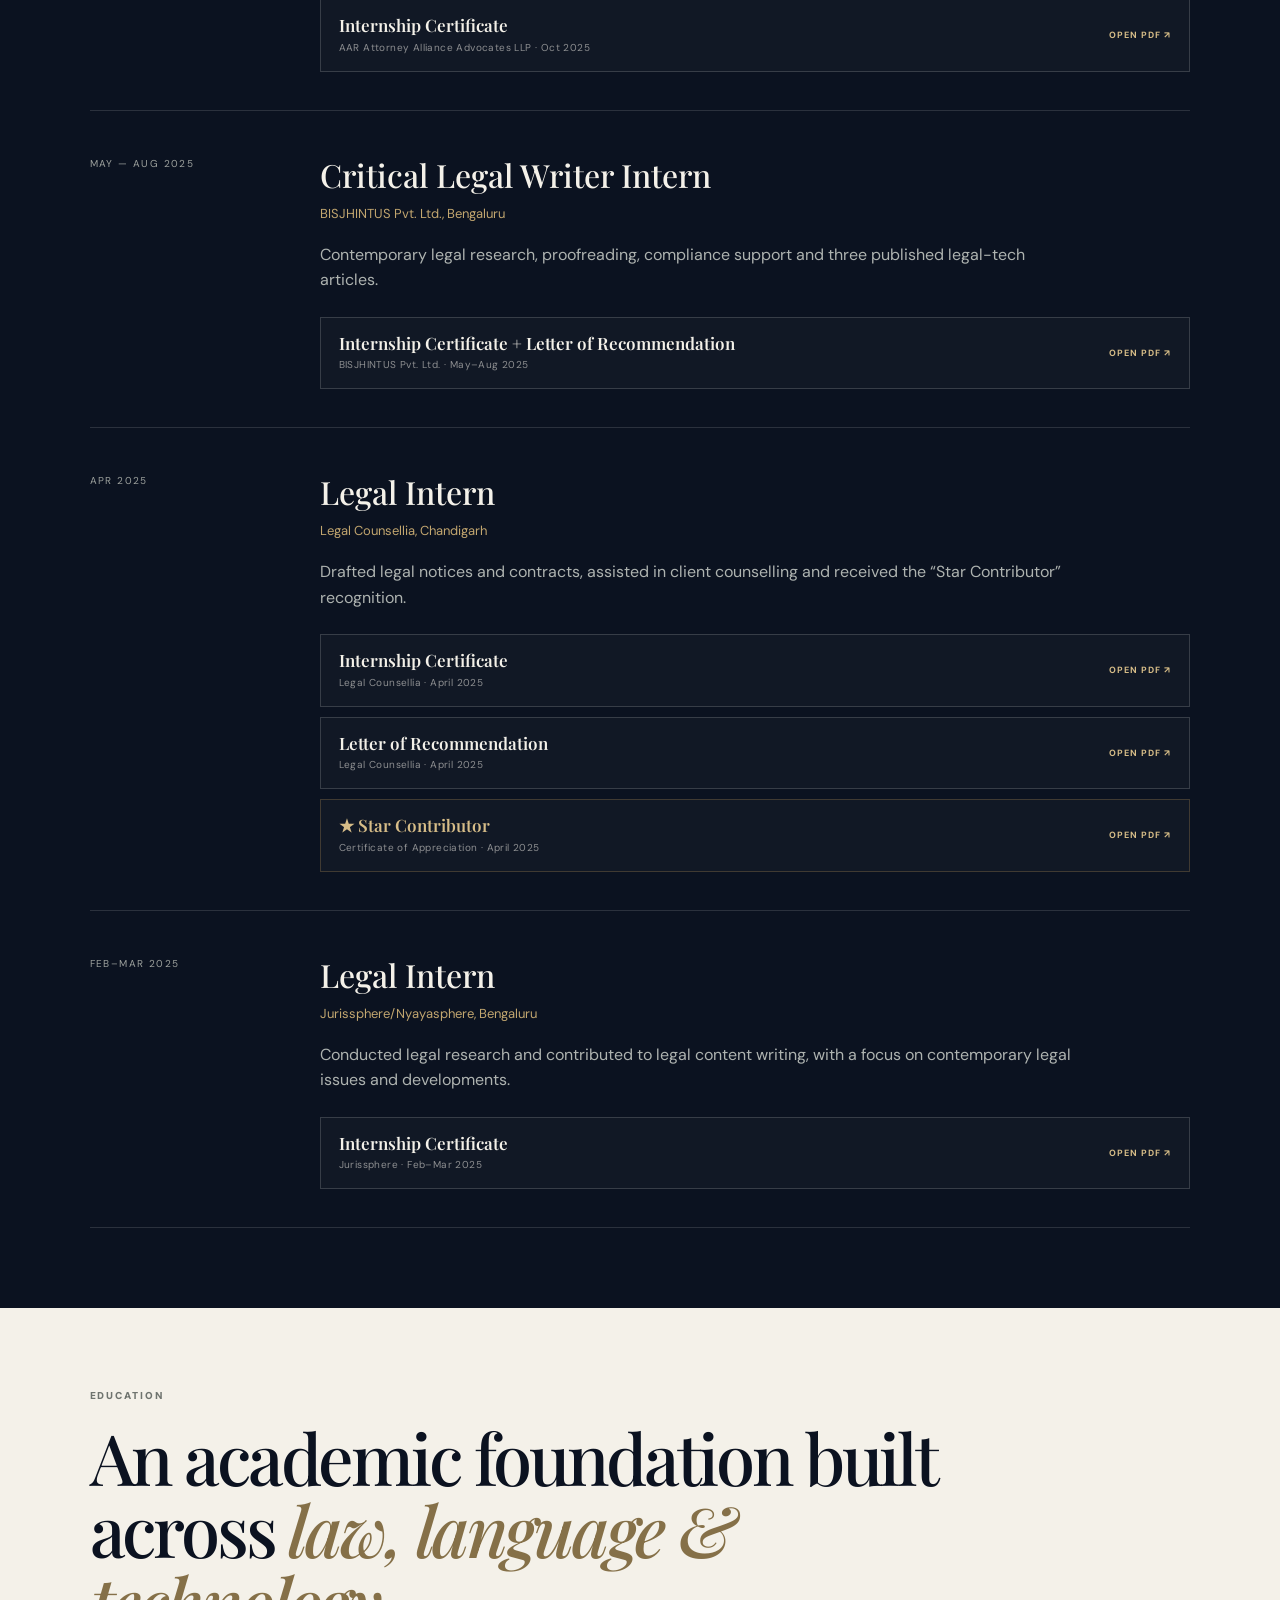
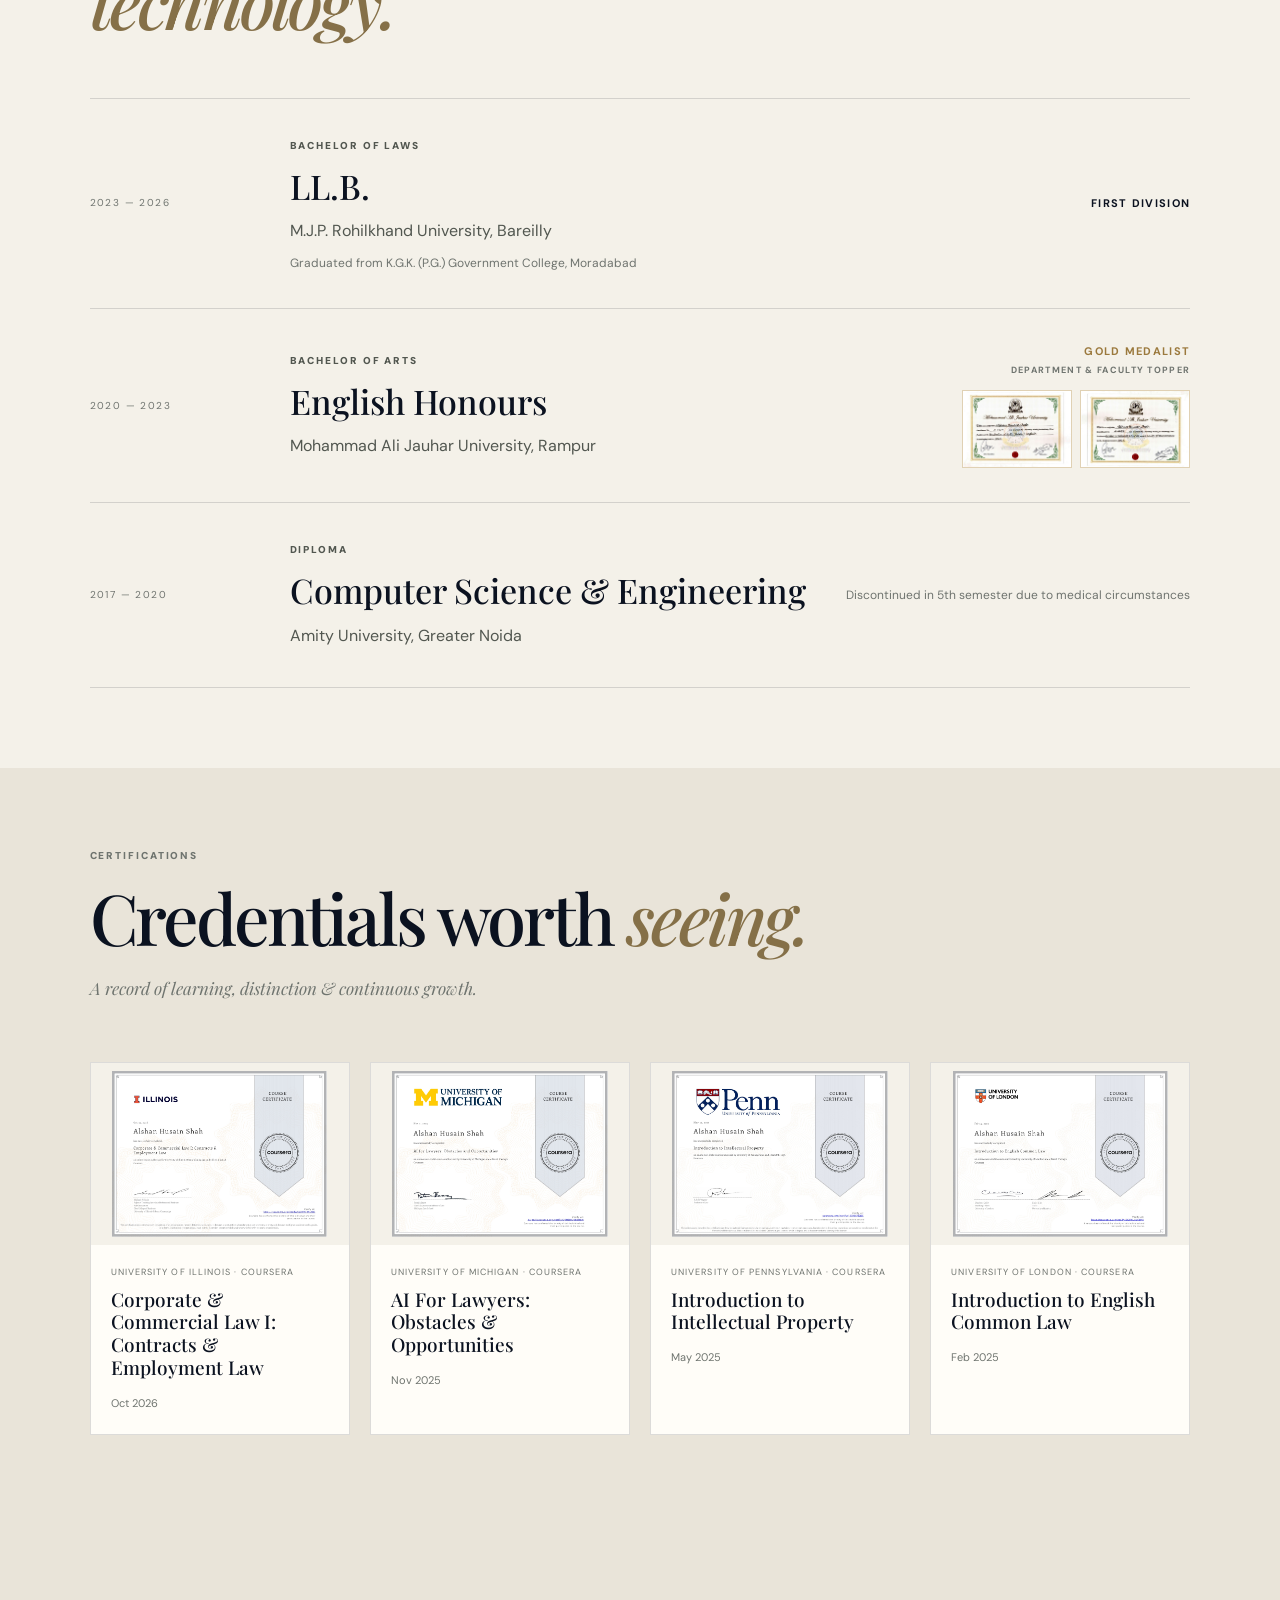
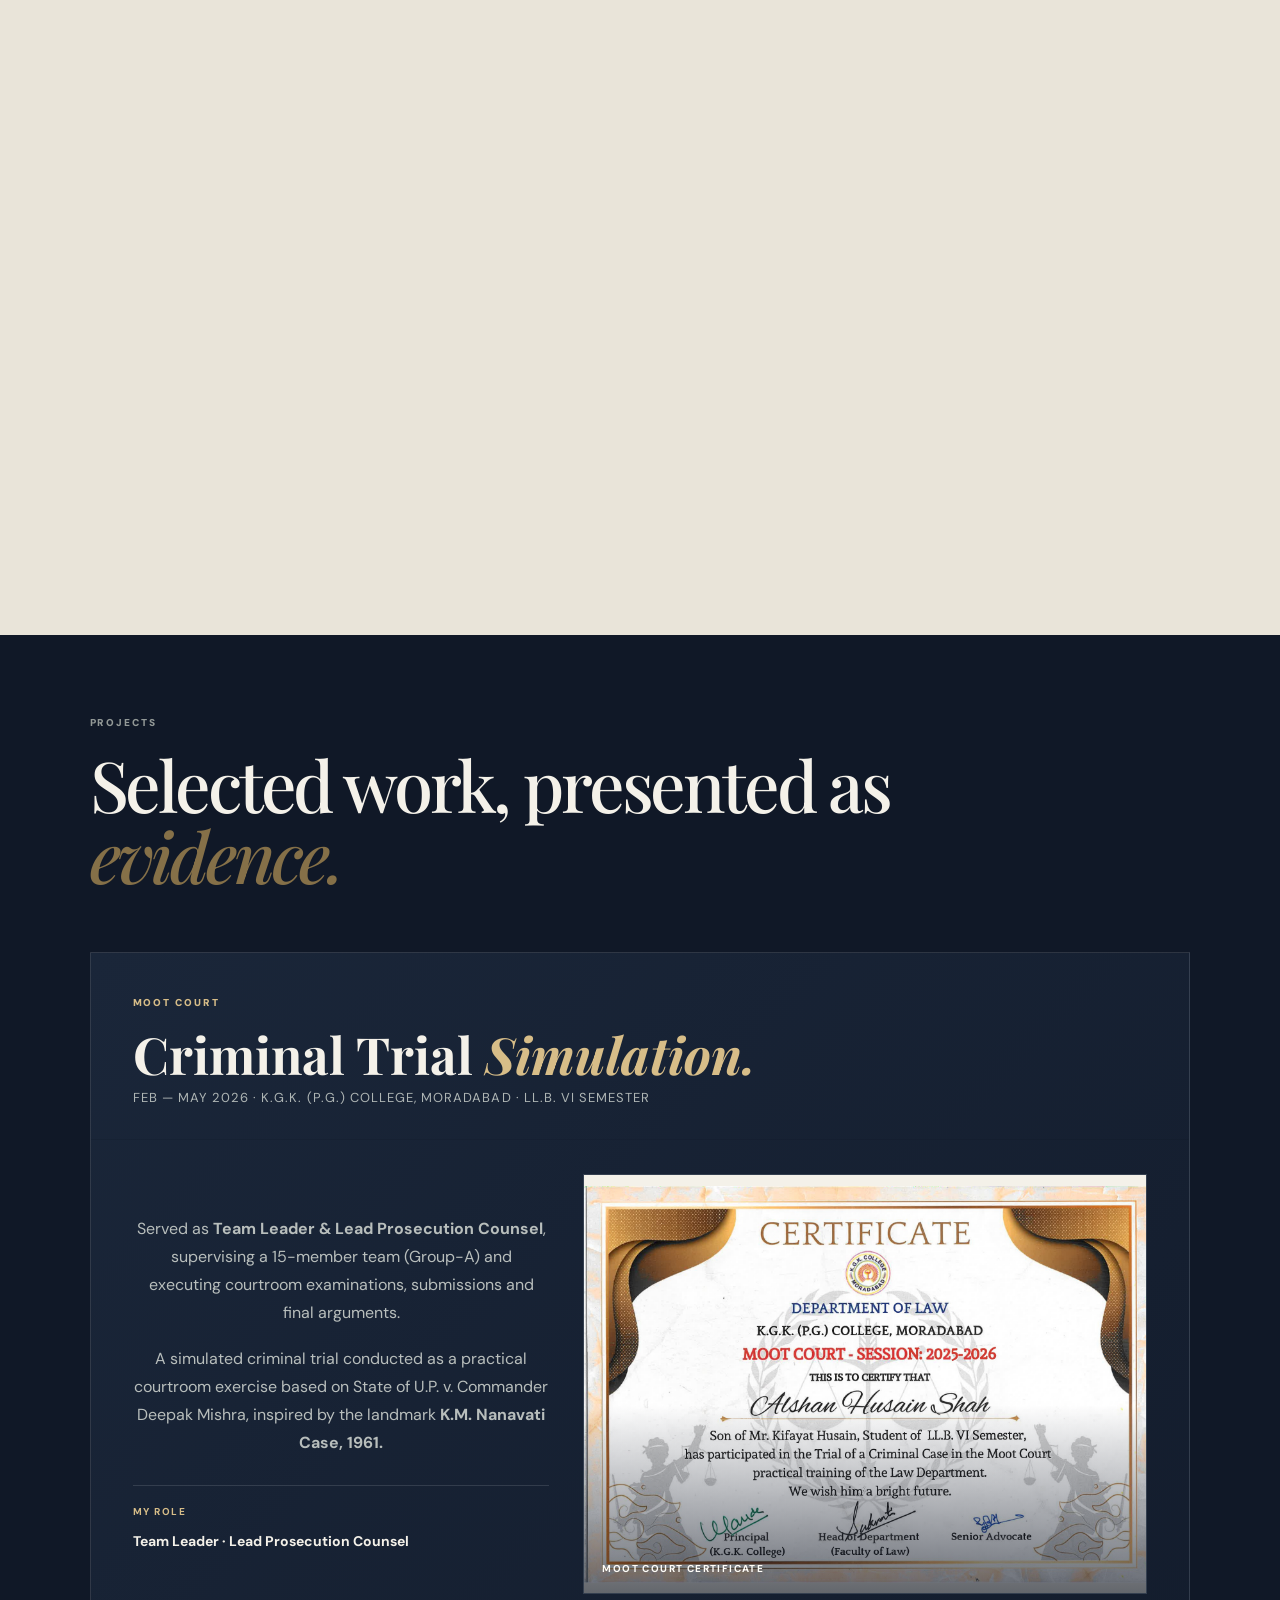
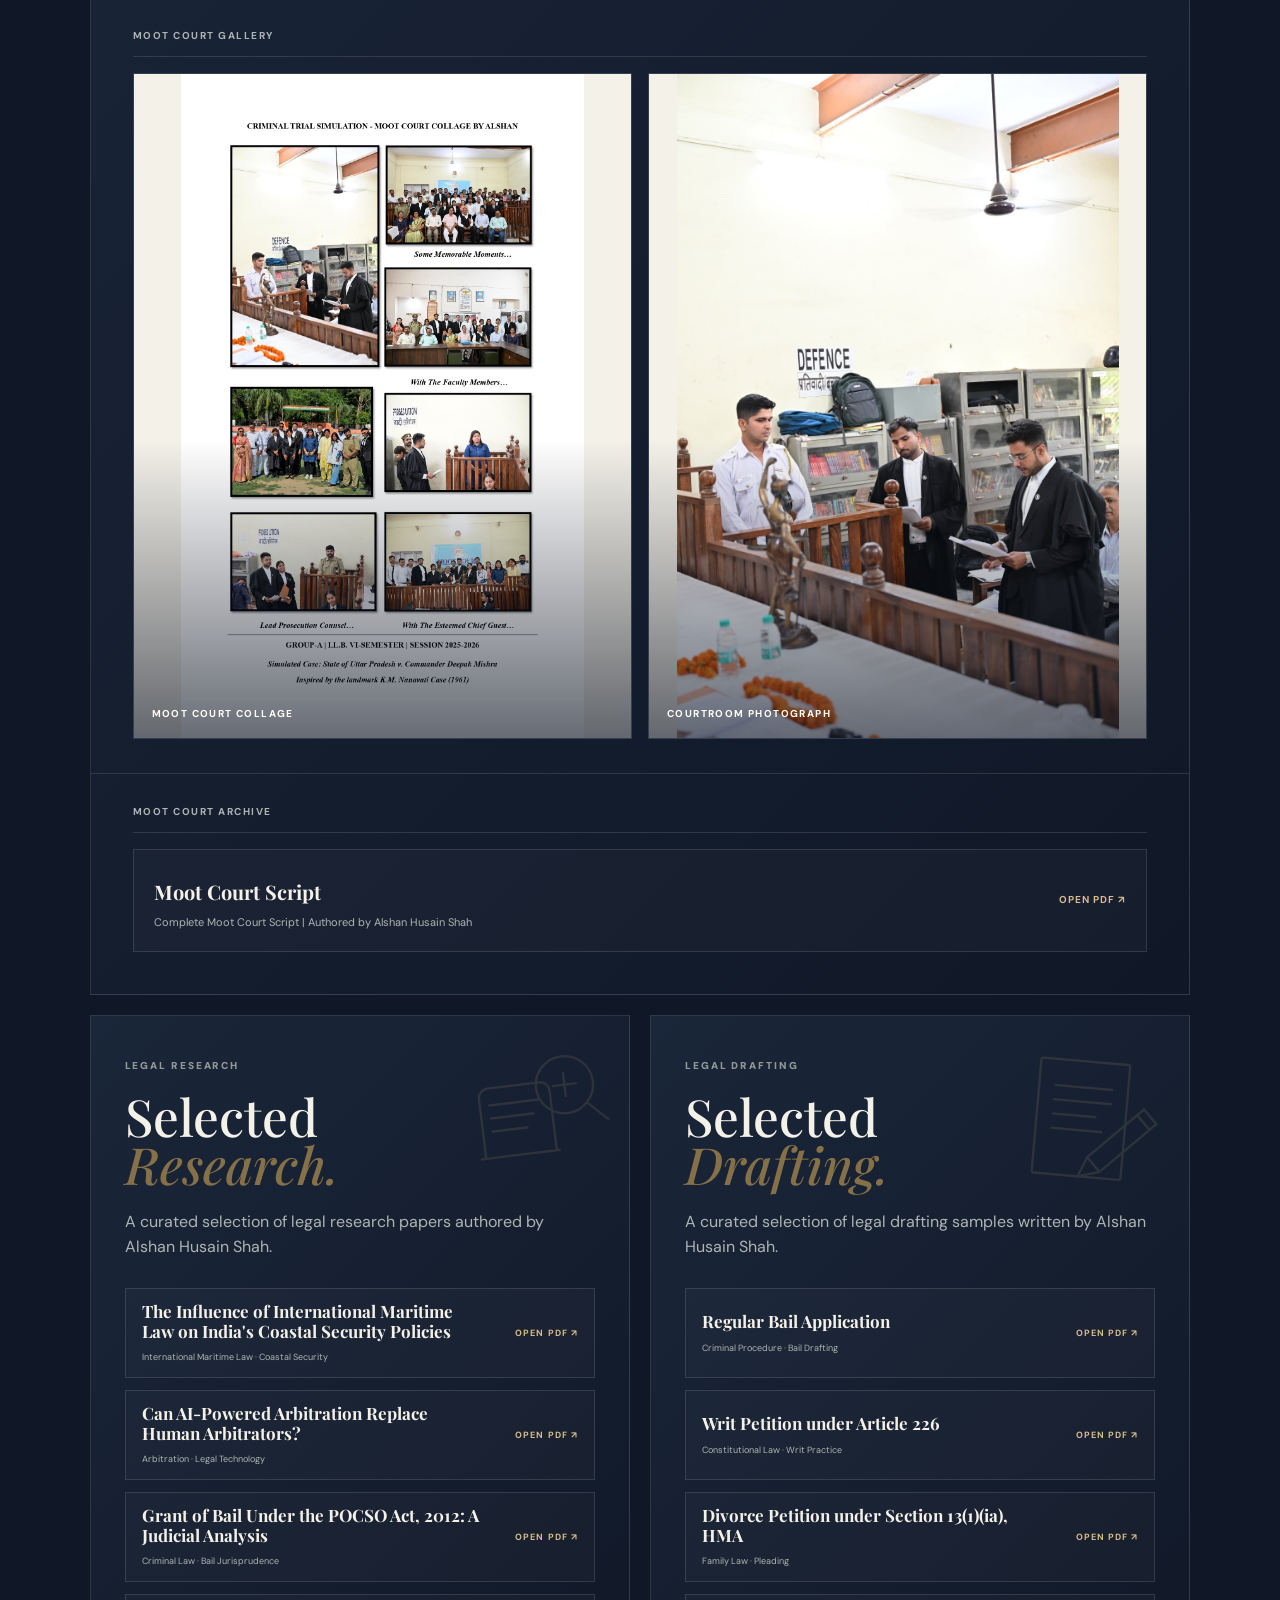
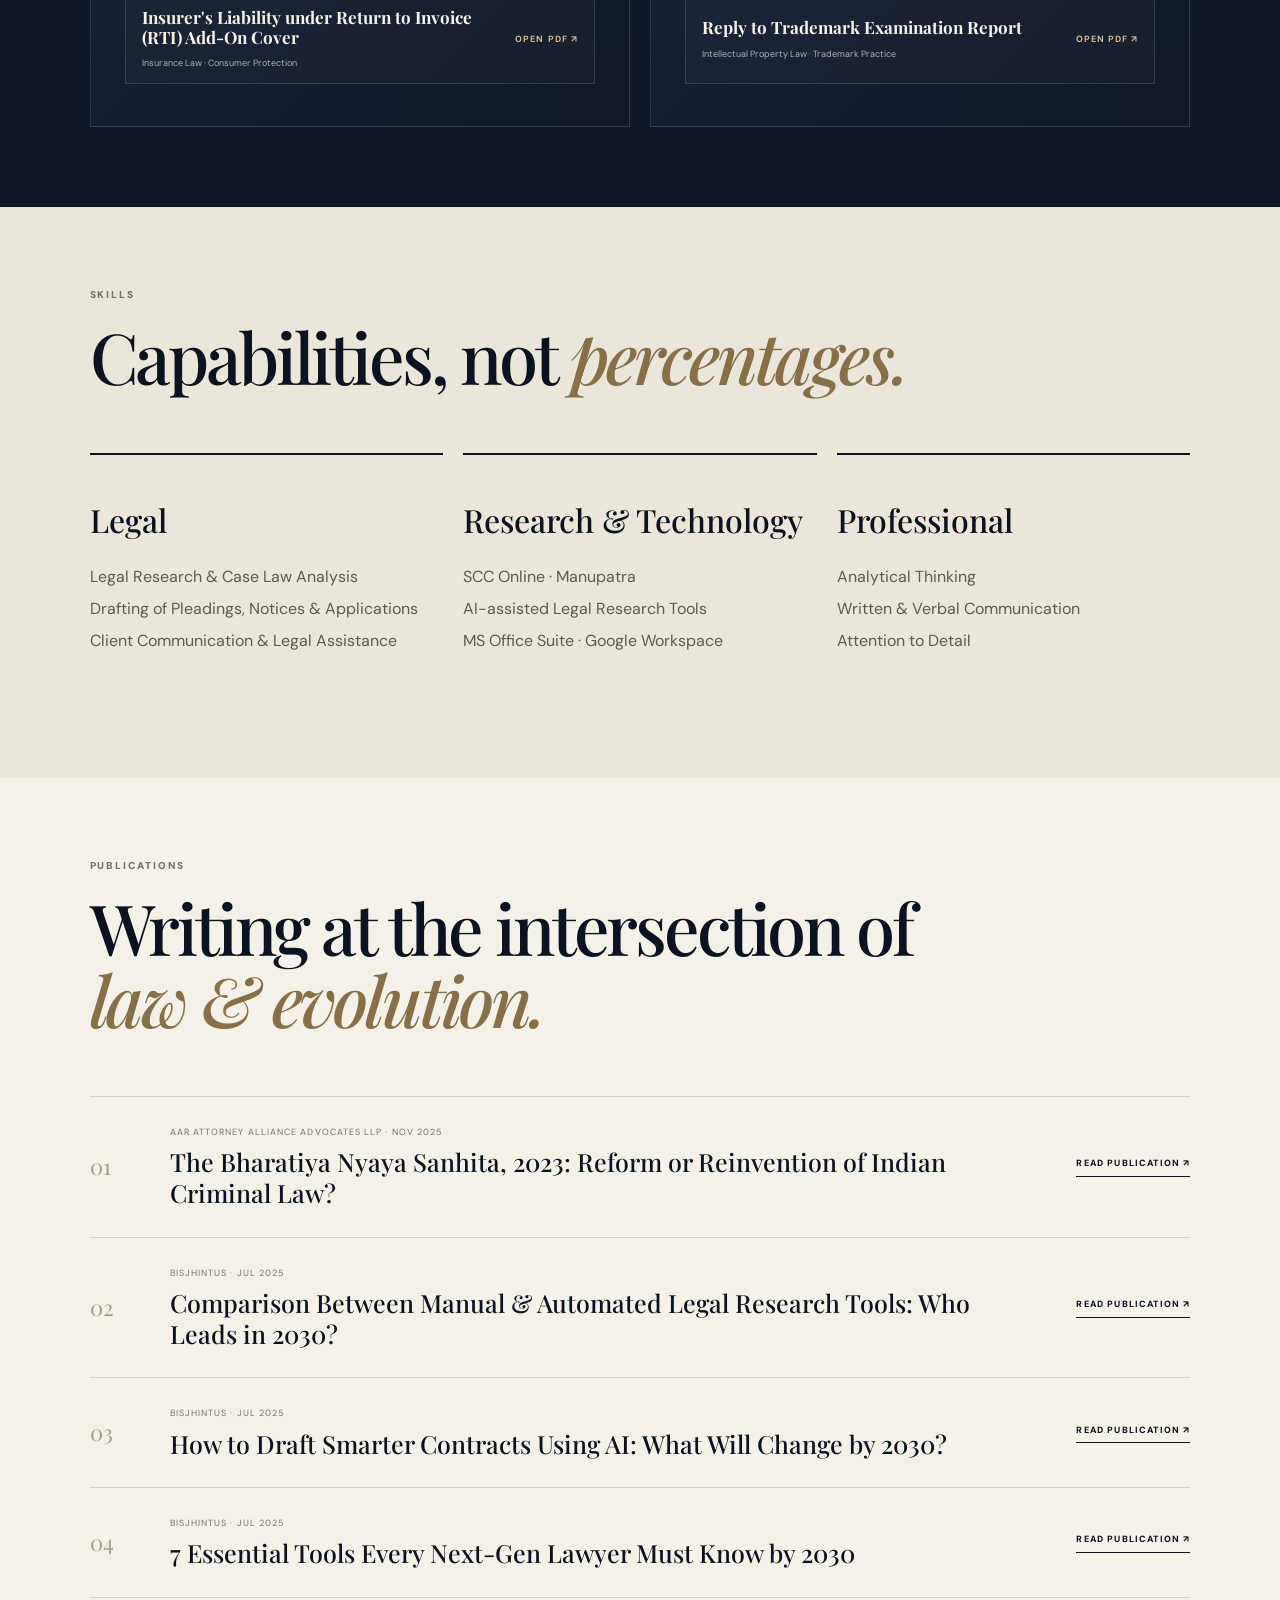
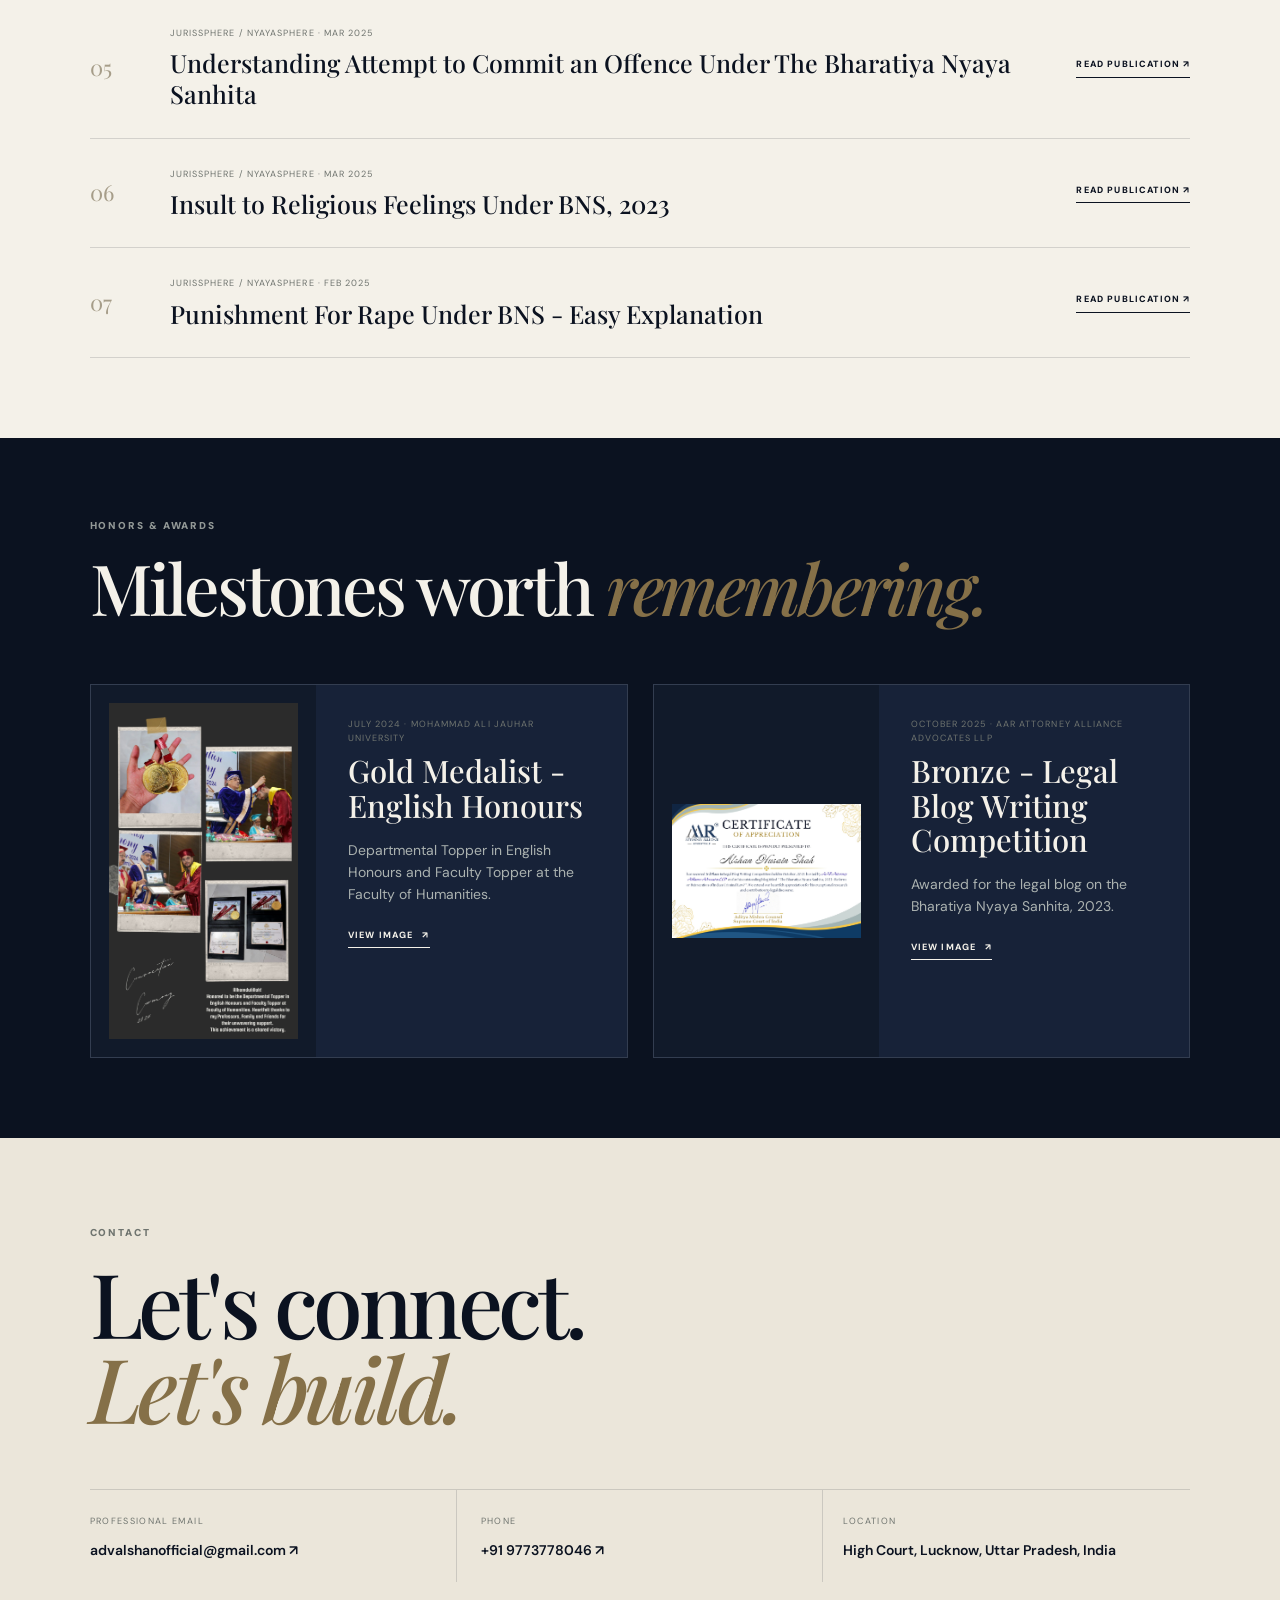
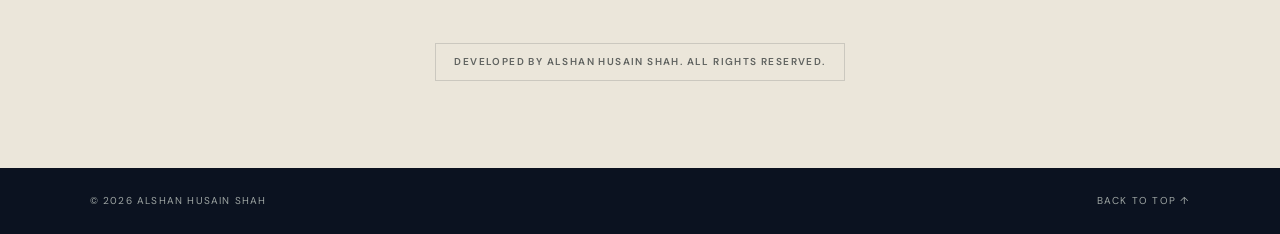
==== commit b2496cd0: "Add files via upload" ====
--- a/index.html
+++ b/index.html
@@ -718,7 +718,7 @@
     >
 </div><div class="honor-copy"><p>October 2025 · AAR Attorney Alliance Advocates LLP</p><h3>Bronze - Legal Blog Writing Competition</h3><p>Awarded for the legal blog on the Bharatiya Nyaya Sanhita, 2023.</p><button class="text-link">View image <span>↗</span></button></div></article></div></section>
 
-<section class="section contact" id="contact"><div class="contact-inner reveal"><p class="eyebrow">Contact</p><h2>Let's connect.<br><em>Let's build.</em></h2><div class="contact-grid"><a href="mailto:advalshanofficial@gmail.com"><span>Professional Email</span><strong>advalshanofficial@gmail.com ↗</strong></a><a href="tel:+919773778046"><span>Phone</span><strong>+91 9773778046</strong></a><div><span>Location</span><strong>High Court, Lucknow, Uttar Pradesh, India</strong></div></div></div>
+<section class="section contact" id="contact"><div class="contact-inner reveal"><p class="eyebrow">Contact</p><h2>Let's connect.<br><em>Let's build.</em></h2><div class="contact-grid"><a href="mailto:advalshanofficial@gmail.com"><span>Professional Email</span><strong>advalshanofficial@gmail.com ↗</strong></a><a href="tel:+919773778046"><span>Phone</span><strong>+91 9773778046 ↗</strong></a><div><span>Location</span><strong>High Court, Lucknow, Uttar Pradesh, India</strong></div></div></div>
 
 <p class="site-credit">
     <span>Developed by Alshan Husain Shah.</span> <span>All Rights Reserved.</span>
--- a/style.css
+++ b/style.css
@@ -2275,4 +2275,36 @@
         height: auto;
         min-height: 108px;
     }
-}+}
+
+/* =========================================
+   CERTIFICATES — AUTOMATIC ROW ALIGNMENT
+   ========================================= */
+
+.certificate-grid {
+    display: flex;
+    flex-wrap: wrap;
+    justify-content: center;
+    gap: 20px;
+}
+
+/* Desktop — 4 certificates per row */
+.certificate-card {
+    flex: 0 0 calc(25% - 15px);
+    min-width: 0;
+}
+
+/* Tablet — 2 certificates per row */
+@media (max-width: 1050px) {
+    .certificate-card {
+        flex-basis: calc(50% - 10px);
+    }
+}
+
+/* Mobile — 1 certificate per row */
+@media (max-width: 520px) {
+    .certificate-card {
+        flex-basis: 100%;
+    }
+}
+
